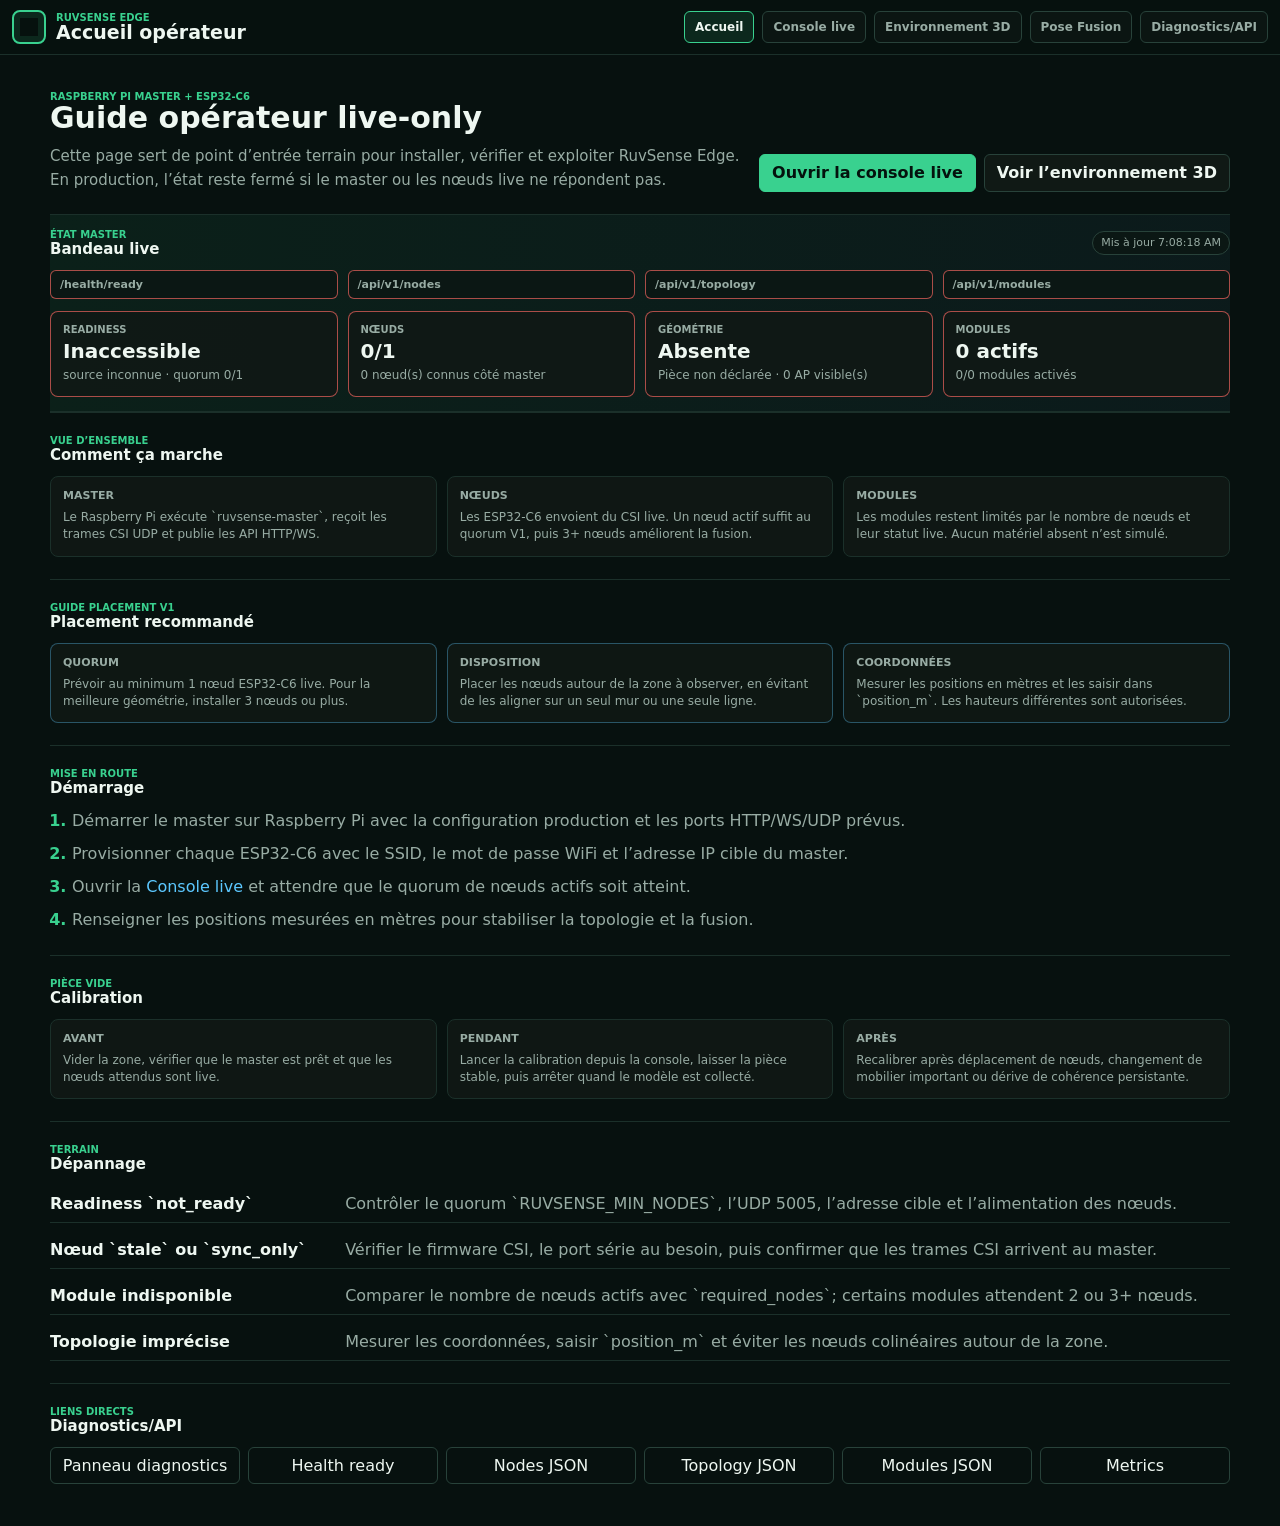
==== ui/index.html @ 8d472706 "feat: initialize UI scaffold and Rust wifi-densepose-sensing-server backend" ====
<!DOCTYPE html>
<html lang="fr">
<head>
  <meta charset="UTF-8">
  <meta name="viewport" content="width=device-width, initial-scale=1.0">
  <meta name="theme-color" content="#07110f">
  <meta name="description" content="Accueil opérateur RuvSense Edge pour master Raspberry Pi et nœuds ESP32-C6 live">
  <title>RuvSense Edge - Accueil opérateur</title>
  <link rel="stylesheet" href="style.css">
  <link rel="manifest" href="manifest.json">
</head>
<body class="home-page">
  <a href="#main" class="skip-to-content">Aller au contenu principal</a>

  <header class="topbar home-topbar">
    <div class="brand-lockup">
      <span class="brand-mark" aria-hidden="true"></span>
      <div>
        <p>RuvSense Edge</p>
        <h1>Accueil opérateur</h1>
      </div>
    </div>
    <nav class="global-nav" aria-label="Navigation globale">
      <a class="is-active" href="/ui/index.html">Accueil</a>
      <a href="/ui/console.html#fleet">Console live</a>
      <a href="/ui/observatory.html">Environnement 3D</a>
      <a href="/ui/pose-fusion.html">Pose Fusion</a>
      <a href="#diagnostics-api">Diagnostics/API</a>
    </nav>
  </header>

  <main id="main" class="home-shell">
    <section class="home-intro" aria-labelledby="home-title">
      <div>
        <p class="eyebrow">Raspberry Pi master + ESP32-C6</p>
        <h2 id="home-title">Guide opérateur live-only</h2>
        <p class="home-lead">
          Cette page sert de point d’entrée terrain pour installer, vérifier et exploiter RuvSense Edge.
          En production, l’état reste fermé si le master ou les nœuds live ne répondent pas.
        </p>
      </div>
      <div class="operator-actions" aria-label="Accès rapides">
        <a class="primary-link" href="/ui/console.html#fleet">Ouvrir la console live</a>
        <a href="/ui/observatory.html">Voir l’environnement 3D</a>
      </div>
    </section>

    <section class="live-band" aria-labelledby="live-title" aria-live="polite">
      <div class="section-head compact">
        <div>
          <p class="eyebrow">État master</p>
          <h2 id="live-title">Bandeau live</h2>
        </div>
        <span id="live-updated" class="badge">Mise à jour en attente</span>
      </div>

      <div class="endpoint-strip" aria-label="Endpoints interrogés">
        <span class="endpoint-chip is-unknown" data-endpoint="/health/ready">/health/ready</span>
        <span class="endpoint-chip is-unknown" data-endpoint="/api/v1/nodes">/api/v1/nodes</span>
        <span class="endpoint-chip is-unknown" data-endpoint="/api/v1/topology">/api/v1/topology</span>
        <span class="endpoint-chip is-unknown" data-endpoint="/api/v1/modules">/api/v1/modules</span>
      </div>

      <div class="live-grid">
        <article id="live-readiness-card" class="live-card is-unknown">
          <span>Readiness</span>
          <strong id="live-readiness">Inconnue</strong>
          <small id="live-readiness-detail">Le master n’a pas encore répondu.</small>
        </article>
        <article id="live-nodes-card" class="live-card is-unknown">
          <span>Nœuds</span>
          <strong id="live-nodes">0/1</strong>
          <small id="live-nodes-detail">Aucun nœud live confirmé.</small>
        </article>
        <article id="live-geometry-card" class="live-card is-unknown">
          <span>Géométrie</span>
          <strong id="live-geometry">Non évaluée</strong>
          <small id="live-geometry-detail">3+ nœuds donnent une meilleure géométrie multistatique.</small>
        </article>
        <article id="live-modules-card" class="live-card is-unknown">
          <span>Modules</span>
          <strong id="live-modules">0 actifs</strong>
          <small id="live-modules-detail">Catalogue module indisponible.</small>
        </article>
      </div>
    </section>

    <section id="comment-ca-marche" class="operator-section">
      <div class="section-head">
        <div>
          <p class="eyebrow">Vue d’ensemble</p>
          <h2>Comment ça marche</h2>
        </div>
      </div>
      <div class="doc-grid">
        <article class="doc-card">
          <h3>Master</h3>
          <p>Le Raspberry Pi exécute `ruvsense-master`, reçoit les trames CSI UDP et publie les API HTTP/WS.</p>
        </article>
        <article class="doc-card">
          <h3>Nœuds</h3>
          <p>Les ESP32-C6 envoient du CSI live. Un nœud actif suffit au quorum V1, puis 3+ nœuds améliorent la fusion.</p>
        </article>
        <article class="doc-card">
          <h3>Modules</h3>
          <p>Les modules restent limités par le nombre de nœuds et leur statut live. Aucun matériel absent n’est simulé.</p>
        </article>
      </div>
    </section>

    <section id="placement" class="operator-section">
      <div class="section-head">
        <div>
          <p class="eyebrow">Guide placement V1</p>
          <h2>Placement recommandé</h2>
        </div>
      </div>
      <div class="doc-grid placement-grid">
        <article class="doc-card">
          <h3>Quorum</h3>
          <p>Prévoir au minimum 1 nœud ESP32-C6 live. Pour la meilleure géométrie, installer 3 nœuds ou plus.</p>
        </article>
        <article class="doc-card">
          <h3>Disposition</h3>
          <p>Placer les nœuds autour de la zone à observer, en évitant de les aligner sur un seul mur ou une seule ligne.</p>
        </article>
        <article class="doc-card">
          <h3>Coordonnées</h3>
          <p>Mesurer les positions en mètres et les saisir dans `position_m`. Les hauteurs différentes sont autorisées.</p>
        </article>
      </div>
    </section>

    <section id="demarrage" class="operator-section">
      <div class="section-head">
        <div>
          <p class="eyebrow">Mise en route</p>
          <h2>Démarrage</h2>
        </div>
      </div>
      <ol class="step-list">
        <li>Démarrer le master sur Raspberry Pi avec la configuration production et les ports HTTP/WS/UDP prévus.</li>
        <li>Provisionner chaque ESP32-C6 avec le SSID, le mot de passe WiFi et l’adresse IP cible du master.</li>
        <li>Ouvrir la <a href="/ui/console.html#fleet">Console live</a> et attendre que le quorum de nœuds actifs soit atteint.</li>
        <li>Renseigner les positions mesurées en mètres pour stabiliser la topologie et la fusion.</li>
      </ol>
    </section>

    <section id="calibration" class="operator-section">
      <div class="section-head">
        <div>
          <p class="eyebrow">Pièce vide</p>
          <h2>Calibration</h2>
        </div>
      </div>
      <div class="doc-grid">
        <article class="doc-card">
          <h3>Avant</h3>
          <p>Vider la zone, vérifier que le master est prêt et que les nœuds attendus sont live.</p>
        </article>
        <article class="doc-card">
          <h3>Pendant</h3>
          <p>Lancer la calibration depuis la console, laisser la pièce stable, puis arrêter quand le modèle est collecté.</p>
        </article>
        <article class="doc-card">
          <h3>Après</h3>
          <p>Recalibrer après déplacement de nœuds, changement de mobilier important ou dérive de cohérence persistante.</p>
        </article>
      </div>
    </section>

    <section id="depannage" class="operator-section">
      <div class="section-head">
        <div>
          <p class="eyebrow">Terrain</p>
          <h2>Dépannage</h2>
        </div>
      </div>
      <div class="troubleshoot-list">
        <article>
          <strong>Readiness `not_ready`</strong>
          <span>Contrôler le quorum `RUVSENSE_MIN_NODES`, l’UDP 5005, l’adresse cible et l’alimentation des nœuds.</span>
        </article>
        <article>
          <strong>Nœud `stale` ou `sync_only`</strong>
          <span>Vérifier le firmware CSI, le port série au besoin, puis confirmer que les trames CSI arrivent au master.</span>
        </article>
        <article>
          <strong>Module indisponible</strong>
          <span>Comparer le nombre de nœuds actifs avec `required_nodes`; certains modules attendent 2 ou 3+ nœuds.</span>
        </article>
        <article>
          <strong>Topologie imprécise</strong>
          <span>Mesurer les coordonnées, saisir `position_m` et éviter les nœuds colinéaires autour de la zone.</span>
        </article>
      </div>
    </section>

    <section id="diagnostics-api" class="operator-section api-section">
      <div class="section-head">
        <div>
          <p class="eyebrow">Liens directs</p>
          <h2>Diagnostics/API</h2>
        </div>
      </div>
      <div class="advanced-links" aria-label="Diagnostics et API">
        <a href="/ui/console.html#diagnostics">Panneau diagnostics</a>
        <a href="/health/ready">Health ready</a>
        <a href="/api/v1/nodes">Nodes JSON</a>
        <a href="/api/v1/topology">Topology JSON</a>
        <a href="/api/v1/modules">Modules JSON</a>
        <a href="/metrics">Metrics</a>
      </div>
    </section>
  </main>

  <script type="module">
    const endpointPaths = ['/health/ready', '/api/v1/nodes', '/api/v1/topology', '/api/v1/modules'];
    const endpointEls = new Map([...document.querySelectorAll('[data-endpoint]')].map((el) => [el.dataset.endpoint, el]));

    function setText(id, value) {
      const node = document.getElementById(id);
      if (node) node.textContent = value;
    }

    function firstValue(...values) {
      return values.find((value) => value !== undefined && value !== null && value !== '');
    }

    function numberValue(...values) {
      const n = Number(firstValue(...values));
      return Number.isFinite(n) ? n : 0;
    }

    function setCardState(id, state) {
      const card = document.getElementById(id);
      if (!card) return;
      card.classList.remove('is-ready', 'is-warning', 'is-error', 'is-unknown');
      card.classList.add(`is-${state}`);
    }

    async function fetchEndpoint(path) {
      const started = performance.now();
      try {
        const response = await fetch(path, { cache: 'no-store' });
        const raw = await response.text();
        let data = null;
        if (raw.trim().startsWith('{') || raw.trim().startsWith('[')) {
          data = JSON.parse(raw);
        }
        return { path, status: response.status, ok: response.ok, data, ms: performance.now() - started };
      } catch (error) {
        return { path, status: 0, ok: false, error: error.message, ms: performance.now() - started };
      }
    }

    function endpointState(result) {
      if (!result || result.status === 0) return 'error';
      if (!result.ok) {
        if (result.path === '/health/ready' && result.status === 503 && result.data?.status === 'not_ready') return 'warning';
        return 'error';
      }
      if (result.path === '/health/ready' && result.data?.status !== 'ready') return 'warning';
      return 'ready';
    }

    function updateEndpointChip(result) {
      const chip = endpointEls.get(result.path);
      if (!chip) return;
      const state = endpointState(result);
      chip.classList.remove('is-ready', 'is-warning', 'is-error', 'is-unknown');
      chip.classList.add(`is-${state}`);
      const suffix = result.status ? `HTTP ${result.status}` : 'inaccessible';
      chip.title = result.error ? `${suffix}: ${result.error}` : `${suffix}, ${Math.round(result.ms)} ms`;
    }

    function roomLabel(topology) {
      const dims = topology?.room?.dimensions_m;
      if (!Array.isArray(dims) || dims.length < 3) return 'Pièce non déclarée';
      return `${Number(dims[0]).toFixed(1)} x ${Number(dims[1]).toFixed(1)} x ${Number(dims[2]).toFixed(1)} m`;
    }

    function renderLive(results) {
      const byPath = Object.fromEntries(results.map((result) => [result.path, result]));
      const health = byPath['/health/ready'];
      const nodes = byPath['/api/v1/nodes']?.data || {};
      const topology = byPath['/api/v1/topology']?.data || {};
      const modules = byPath['/api/v1/modules']?.data || {};
      const moduleList = Array.isArray(modules.modules) ? modules.modules : [];
      const ready = health?.data?.status === 'ready' || nodes.ready === true || topology.readiness?.ready === true;
      const masterReachable = Boolean(health?.data && (health.ok || health.status === 503));
      const active = numberValue(health?.data?.active_nodes, nodes.active, topology.readiness?.active_nodes, 0);
      const minNodes = Math.max(1, numberValue(health?.data?.min_nodes, nodes.min_nodes, topology.readiness?.min_nodes, 1));
      const totalNodes = numberValue(nodes.total, Array.isArray(topology.nodes) ? topology.nodes.length : 0);
      const source = firstValue(health?.data?.source, topology.source, 'source inconnue');
      const enabledModules = moduleList.length
        ? moduleList.filter((mod) => mod.enabled !== false).length
        : (Array.isArray(modules.enabled_modules) ? modules.enabled_modules.length : 0);
      const activeModules = moduleList.filter((mod) => ['active', 'live'].includes(String(mod.effective_status || mod.status))).length;
      const apCount = Array.isArray(topology.access_points) ? topology.access_points.length : 0;

      setText('live-readiness', ready ? 'Prêt' : masterReachable ? 'Non prêt' : 'Inaccessible');
      setText('live-readiness-detail', `${source} · quorum ${active}/${minNodes}`);
      setCardState('live-readiness-card', ready ? 'ready' : active > 0 ? 'warning' : 'error');

      setText('live-nodes', `${active}/${minNodes}`);
      setText('live-nodes-detail', `${totalNodes} nœud(s) connus côté master`);
      setCardState('live-nodes-card', ready ? 'ready' : active > 0 ? 'warning' : 'error');

      const geometryState = active >= 3 ? 'ready' : active >= 1 ? 'warning' : 'error';
      setText('live-geometry', active >= 3 ? '3+ nœuds' : active >= 1 ? 'V1 minimal' : 'Absente');
      setText('live-geometry-detail', `${roomLabel(topology)} · ${apCount} AP visible(s)`);
      setCardState('live-geometry-card', geometryState);

      setText('live-modules', `${activeModules} actifs`);
      setText('live-modules-detail', `${enabledModules}/${moduleList.length || enabledModules} modules activés`);
      setCardState('live-modules-card', activeModules > 0 ? 'ready' : enabledModules > 0 ? 'warning' : 'error');
      setText('live-updated', `Mis à jour ${new Date().toLocaleTimeString()}`);
    }

    async function refreshLive() {
      const results = await Promise.all(endpointPaths.map(fetchEndpoint));
      for (const result of results) updateEndpointChip(result);
      renderLive(results);
    }

    refreshLive();
    window.setInterval(refreshLive, 5000);
  </script>
</body>
</html>
---- ui/style.css ----
:root {
  color-scheme: dark;
  --bg-0: #07110f;
  --bg-1: #0b1714;
  --bg-2: #10201c;
  --panel: #101915;
  --panel-2: #14221d;
  --line: #28423a;
  --line-soft: #1b302a;
  --text: #eef7f1;
  --muted: #98aca4;
  --dim: #6e8179;
  --green: #39d18f;
  --cyan: #5cc8ff;
  --amber: #e3b447;
  --red: #ff6b64;
  --magenta: #d783ff;
  --shadow: 0 18px 60px rgba(0, 0, 0, 0.28);
  font-family: Inter, ui-sans-serif, system-ui, -apple-system, BlinkMacSystemFont, "Segoe UI", sans-serif;
}

* {
  box-sizing: border-box;
}

html,
body {
  margin: 0;
  min-height: 100%;
  background: var(--bg-0);
  color: var(--text);
}

body {
  min-height: 100vh;
  overflow-x: hidden;
}

button,
a,
input,
select {
  font: inherit;
}

button,
select,
input {
  border: 1px solid var(--line);
  border-radius: 6px;
  background: #0b1512;
  color: var(--text);
}

button,
select {
  min-height: 34px;
}

button {
  padding: 7px 10px;
  cursor: pointer;
}

button:hover,
a:hover,
select:focus,
input:focus {
  border-color: var(--cyan);
  outline: none;
}

button:disabled {
  color: var(--dim);
  cursor: not-allowed;
  opacity: 0.62;
}

.primary {
  background: var(--green);
  border-color: var(--green);
  color: #04120d;
  font-weight: 800;
}

a {
  color: var(--cyan);
  text-decoration: none;
}

h1,
h2,
h3,
p,
ol,
dl {
  margin: 0;
}

h1 {
  font-size: 19px;
  line-height: 1.05;
  letter-spacing: 0;
}

h2 {
  font-size: 15px;
  letter-spacing: 0;
}

h3 {
  color: var(--muted);
  font-size: 11px;
  font-weight: 800;
  letter-spacing: 0;
  margin: 4px 0 7px;
  text-transform: uppercase;
}

.skip-to-content {
  position: absolute;
  left: 12px;
  top: -80px;
  z-index: 20;
  padding: 8px 10px;
  border: 1px solid var(--line);
  border-radius: 6px;
  background: var(--panel);
}

.skip-to-content:focus {
  top: 12px;
}

.topbar {
  position: sticky;
  top: 0;
  z-index: 10;
  display: grid;
  grid-template-columns: minmax(240px, 0.8fr) minmax(0, 2fr);
  gap: 12px;
  align-items: stretch;
  border-bottom: 1px solid var(--line-soft);
  background: rgba(7, 17, 15, 0.94);
  backdrop-filter: blur(14px);
  padding: 10px 12px;
}

.home-topbar {
  grid-template-columns: minmax(240px, 1fr) auto;
}

.brand-lockup {
  display: flex;
  align-items: center;
  gap: 10px;
  min-width: 0;
}

.brand-mark {
  width: 34px;
  height: 34px;
  border: 2px solid var(--green);
  border-radius: 8px;
  box-shadow: inset 0 0 0 6px rgba(57, 209, 143, 0.12);
  flex: 0 0 auto;
}

.brand-lockup p,
.eyebrow {
  color: var(--green);
  font-size: 10px;
  font-weight: 800;
  letter-spacing: 0;
  text-transform: uppercase;
}

.status-grid {
  display: grid;
  grid-template-columns: repeat(6, minmax(0, 1fr));
  gap: 8px;
}

.global-nav {
  grid-column: 1 / -1;
  display: flex;
  flex-wrap: wrap;
  gap: 8px;
  align-items: center;
}

.home-topbar .global-nav {
  grid-column: auto;
  justify-content: flex-end;
}

.global-nav a {
  min-height: 32px;
  display: inline-flex;
  align-items: center;
  justify-content: center;
  border: 1px solid var(--line);
  border-radius: 6px;
  background: #0b1512;
  color: var(--muted);
  font-size: 12px;
  font-weight: 800;
  padding: 6px 10px;
  text-align: center;
}

.global-nav a.is-active,
.global-nav a:hover {
  border-color: var(--green);
  background: rgba(57, 209, 143, 0.12);
  color: var(--text);
}

.status-cell {
  min-width: 0;
  border: 1px solid var(--line-soft);
  border-radius: 8px;
  background: var(--panel);
  padding: 8px 10px;
}

.status-cell strong,
.status-cell small {
  display: block;
  min-width: 0;
  overflow: hidden;
  text-overflow: ellipsis;
  white-space: nowrap;
}

.status-cell strong {
  font-size: 15px;
}

.status-cell small {
  color: var(--muted);
  font-size: 10px;
  margin-top: 2px;
  text-transform: uppercase;
}

.status-master {
  display: grid;
  grid-template-columns: 10px minmax(0, 1fr);
  column-gap: 8px;
  align-items: center;
}

.status-master span {
  grid-row: span 2;
  width: 9px;
  height: 9px;
  border-radius: 50%;
  background: var(--red);
}

.status-master.is-ready span {
  background: var(--green);
  box-shadow: 0 0 0 4px rgba(57, 209, 143, 0.14);
}

.status-master.is-degraded span {
  background: var(--amber);
  box-shadow: 0 0 0 4px rgba(227, 180, 71, 0.12);
}

.console-shell {
  display: grid;
  grid-template-columns: 108px minmax(0, 1fr) minmax(380px, 0.45fr);
  grid-template-rows: minmax(0, 1fr) 148px;
  gap: 10px;
  height: calc(100vh - 69px);
  min-height: 0;
  padding: 10px 12px 12px;
}

.console-rail,
.topology-pane,
.side-panel,
.bottom-log {
  border: 1px solid var(--line-soft);
  border-radius: 8px;
  background: var(--panel);
  box-shadow: var(--shadow);
  min-width: 0;
}

.console-rail {
  grid-row: 1 / 3;
  display: grid;
  align-content: start;
  gap: 8px;
  padding: 8px;
}

.rail-button {
  width: 100%;
  min-height: 46px;
  display: inline-grid;
  place-items: center;
  border: 1px solid var(--line);
  border-radius: 6px;
  background: #0b1512;
  padding: 0 6px;
  color: var(--muted);
  font-size: 11px;
  font-weight: 900;
  text-align: center;
  text-decoration: none;
}

.rail-button.is-active,
.panel-tabs button.is-active {
  border-color: var(--green);
  background: rgba(57, 209, 143, 0.12);
  color: var(--text);
}

.topology-pane {
  display: grid;
  grid-template-rows: auto minmax(320px, 1fr) auto;
  gap: 10px;
  padding: 12px;
  overflow: hidden;
}

.section-head {
  display: flex;
  align-items: flex-start;
  justify-content: space-between;
  gap: 10px;
}

.section-head.compact {
  align-items: center;
}

.inline-metrics {
  display: flex;
  flex-wrap: wrap;
  justify-content: flex-end;
  gap: 6px;
}

.inline-metrics span,
.badge {
  min-height: 24px;
  border: 1px solid var(--line);
  border-radius: 999px;
  background: var(--bg-1);
  color: var(--muted);
  padding: 4px 8px;
  font-size: 11px;
  white-space: nowrap;
}

.topology-stage {
  position: relative;
  min-height: 0;
  overflow: hidden;
  border: 1px solid var(--line);
  border-radius: 8px;
  background:
    linear-gradient(90deg, rgba(92, 200, 255, 0.06) 1px, transparent 1px),
    linear-gradient(0deg, rgba(92, 200, 255, 0.06) 1px, transparent 1px),
    #08120f;
  background-size: 42px 42px;
}

.topology-stage::before {
  content: "";
  position: absolute;
  inset: 10px;
  border: 1px solid rgba(57, 209, 143, 0.16);
  border-radius: 6px;
  pointer-events: none;
}

.topology-empty {
  position: absolute;
  inset: 12px;
  display: grid;
  place-items: center;
  border: 1px dashed var(--line);
  border-radius: 8px;
  color: var(--muted);
  text-align: center;
  padding: 14px;
}

.rf-link {
  position: absolute;
  height: 2px;
  transform-origin: 0 50%;
  background: rgba(92, 200, 255, 0.55);
}

.rf-link.configured {
  background: rgba(57, 209, 143, 0.68);
}

.rf-link.estimated {
  background: rgba(227, 180, 71, 0.55);
  border-top: 1px dashed rgba(227, 180, 71, 0.62);
}

.topology-marker {
  position: absolute;
  transform: translate(-50%, -50%);
  display: grid;
  grid-template-columns: 12px minmax(0, auto);
  gap: 6px;
  align-items: center;
  max-width: 170px;
  border: 1px solid var(--line);
  border-radius: 8px;
  background: rgba(11, 23, 20, 0.92);
  padding: 5px 7px;
  font-size: 11px;
  white-space: nowrap;
}

.topology-marker i {
  width: 11px;
  height: 11px;
  border-radius: 50%;
}

.topology-marker strong {
  overflow: hidden;
  text-overflow: ellipsis;
}

.topology-marker small {
  grid-column: 2;
  color: var(--muted);
  overflow: hidden;
  text-overflow: ellipsis;
}

.topology-marker.ap i {
  background: var(--cyan);
}

.topology-marker.node i {
  background: var(--green);
}

.topology-marker.estimated {
  border-style: dashed;
}

.topology-marker.compact {
  grid-template-columns: 12px;
  padding: 5px;
}

.topology-marker.compact strong,
.topology-marker.compact small {
  display: none;
}

.topology-legend {
  display: flex;
  flex-wrap: wrap;
  gap: 12px;
  color: var(--muted);
  font-size: 11px;
}

.topology-legend span {
  display: inline-flex;
  align-items: center;
  gap: 6px;
}

.legend-dot {
  width: 9px;
  height: 9px;
  border-radius: 50%;
  display: inline-block;
}

.legend-ap {
  background: var(--cyan);
}

.legend-node {
  background: var(--green);
}

.legend-line {
  width: 24px;
  height: 2px;
  background: var(--amber);
  display: inline-block;
}

.legend-hint {
  width: 22px;
  height: 12px;
  border: 1px dashed var(--amber);
  border-radius: 4px;
  display: inline-block;
}

.side-panel {
  display: grid;
  grid-template-rows: auto minmax(0, 1fr);
  overflow: hidden;
}

.panel-tabs {
  display: grid;
  grid-template-columns: repeat(3, minmax(0, 1fr));
  gap: 6px;
  border-bottom: 1px solid var(--line-soft);
  padding: 8px;
}

.panel-tabs button,
.panel-tabs a {
  min-width: 0;
  min-height: 34px;
  display: inline-grid;
  place-items: center;
  border: 1px solid var(--line);
  border-radius: 6px;
  background: #0b1512;
  padding: 6px;
  color: var(--muted);
  font-size: 11px;
  font-weight: 800;
  text-align: center;
  text-decoration: none;
}

.panel-view {
  display: none;
  min-height: 0;
  overflow: auto;
  padding: 12px;
}

.panel-view.is-active {
  display: grid;
  gap: 12px;
  align-content: start;
}

.split-list {
  display: grid;
  gap: 14px;
  min-height: 0;
}

.dense-list {
  display: grid;
  gap: 4px;
}

.dense-row {
  display: grid;
  grid-template-columns: minmax(0, 1fr) auto;
  gap: 10px;
  align-items: center;
  min-height: 42px;
  border-bottom: 1px solid var(--line-soft);
  padding: 6px 0;
}

.dense-row strong,
.dense-row small,
.dense-meta span {
  min-width: 0;
  overflow: hidden;
  text-overflow: ellipsis;
  white-space: nowrap;
}

.dense-row small {
  display: block;
  color: var(--muted);
  font-size: 11px;
  margin-top: 2px;
}

.dense-meta {
  display: grid;
  justify-items: end;
  gap: 2px;
  color: var(--muted);
  font-size: 11px;
  white-space: nowrap;
}

.state-pill {
  border-radius: 999px;
  padding: 2px 7px;
  font-size: 10px;
  font-weight: 800;
  text-transform: uppercase;
}

.state-ready,
.state-active,
.state-live,
.state-visible {
  background: rgba(57, 209, 143, 0.15);
  color: var(--green);
}

.state-warn,
.state-estimated,
.state-available,
.state-stale,
.state-sync_only,
.state-single_node,
.state-partial_multistatic {
  background: rgba(227, 180, 71, 0.16);
  color: var(--amber);
}

.state-offline,
.state-unavailable,
.state-disabled {
  background: rgba(255, 107, 100, 0.14);
  color: var(--red);
}

.module-toggle {
  display: inline-flex;
  align-items: center;
  justify-content: center;
}

.module-toggle input {
  width: 18px;
  height: 18px;
  min-height: 0;
  accent-color: var(--green);
}

.filter-row {
  display: grid;
  grid-template-columns: minmax(0, 1fr) minmax(112px, 0.4fr);
  gap: 8px;
}

input,
select {
  width: 100%;
  min-height: 34px;
  padding: 7px 9px;
}

.table-wrap {
  min-width: 0;
  overflow: auto;
  border: 1px solid var(--line-soft);
  border-radius: 8px;
}

.data-table {
  width: 100%;
  border-collapse: collapse;
  font-size: 12px;
}

.data-table th,
.data-table td {
  border-bottom: 1px solid var(--line-soft);
  padding: 8px;
  text-align: left;
  vertical-align: middle;
  white-space: nowrap;
}

.data-table th:first-child,
.data-table td:first-child {
  white-space: normal;
}

.data-table th {
  color: var(--muted);
  font-size: 10px;
  text-transform: uppercase;
}

.data-table tr:last-child td {
  border-bottom: 0;
}

.metric-list {
  display: grid;
  gap: 2px;
}

.metric-list div {
  display: flex;
  justify-content: space-between;
  gap: 16px;
  border-bottom: 1px solid var(--line-soft);
  padding: 9px 0;
}

.metric-list dt {
  color: var(--muted);
}

.metric-list dd {
  font-weight: 800;
}

.action-row,
.advanced-links {
  display: flex;
  flex-wrap: wrap;
  gap: 8px;
}

.advanced-links a {
  flex: 1 1 130px;
  border: 1px solid var(--line);
  border-radius: 6px;
  padding: 8px 10px;
  color: var(--text);
  text-align: center;
}

.bottom-log {
  grid-column: 2 / 4;
  display: grid;
  grid-template-rows: auto minmax(0, 1fr);
  gap: 6px;
  padding: 10px 12px;
  overflow: hidden;
}

.event-log {
  display: grid;
  gap: 4px;
  min-height: 0;
  overflow: auto;
  padding: 0;
  list-style: none;
}

.event-log li {
  display: grid;
  grid-template-columns: 78px minmax(0, 1fr);
  gap: 8px;
  border-left: 3px solid var(--cyan);
  color: var(--muted);
  font-size: 11px;
  padding: 4px 8px;
}

.event-log li.warn {
  border-left-color: var(--amber);
}

.event-log li.error {
  border-left-color: var(--red);
}

.event-log time {
  color: var(--dim);
}

.empty-row {
  border: 1px dashed var(--line);
  border-radius: 8px;
  color: var(--muted);
  padding: 12px;
  text-align: center;
}

.home-shell {
  width: min(1180px, calc(100% - 24px));
  margin: 0 auto;
  padding: 18px 0 42px;
}

.home-intro {
  display: grid;
  grid-template-columns: minmax(0, 1fr) auto;
  gap: 18px;
  align-items: end;
  padding: 18px 0 22px;
}

.home-intro h2 {
  font-size: 30px;
  line-height: 1.05;
}

.home-lead {
  max-width: 760px;
  color: var(--muted);
  font-size: 15px;
  line-height: 1.6;
  margin-top: 10px;
}

.operator-actions {
  display: flex;
  flex-wrap: wrap;
  gap: 8px;
  justify-content: flex-end;
}

.operator-actions a,
.primary-link {
  min-height: 38px;
  display: inline-flex;
  align-items: center;
  justify-content: center;
  border: 1px solid var(--line);
  border-radius: 6px;
  background: var(--panel);
  color: var(--text);
  font-weight: 800;
  padding: 8px 12px;
}

.operator-actions .primary-link,
.primary-link {
  border-color: var(--green);
  background: var(--green);
  color: #04120d;
}

.live-band {
  display: grid;
  gap: 12px;
  border-block: 1px solid var(--line-soft);
  background: linear-gradient(90deg, rgba(57, 209, 143, 0.08), rgba(92, 200, 255, 0.05));
  padding: 14px 0;
}

.endpoint-strip,
.live-grid,
.doc-grid {
  display: grid;
  gap: 10px;
}

.endpoint-strip {
  grid-template-columns: repeat(4, minmax(0, 1fr));
}

.endpoint-chip {
  min-width: 0;
  overflow: hidden;
  text-overflow: ellipsis;
  white-space: nowrap;
  border: 1px solid var(--line);
  border-radius: 6px;
  background: var(--bg-1);
  color: var(--muted);
  font-size: 11px;
  font-weight: 800;
  padding: 7px 9px;
}

.live-grid {
  grid-template-columns: repeat(4, minmax(0, 1fr));
}

.live-card,
.doc-card {
  min-width: 0;
  border: 1px solid var(--line-soft);
  border-radius: 8px;
  background: rgba(16, 25, 21, 0.88);
  padding: 12px;
}

.live-card {
  display: grid;
  gap: 5px;
}

.live-card span,
.live-card small,
.doc-card p,
.troubleshoot-list span {
  color: var(--muted);
}

.live-card span {
  font-size: 10px;
  font-weight: 900;
  text-transform: uppercase;
}

.live-card strong {
  font-size: 20px;
  line-height: 1.1;
}

.live-card small,
.doc-card p {
  font-size: 12px;
  line-height: 1.45;
}

.live-card.is-ready,
.endpoint-chip.is-ready {
  border-color: rgba(57, 209, 143, 0.55);
}

.live-card.is-warning,
.endpoint-chip.is-warning {
  border-color: rgba(227, 180, 71, 0.72);
}

.live-card.is-error,
.endpoint-chip.is-error {
  border-color: rgba(255, 107, 100, 0.65);
}

.operator-section {
  display: grid;
  gap: 12px;
  border-top: 1px solid var(--line-soft);
  padding: 22px 0;
}

.doc-grid {
  grid-template-columns: repeat(3, minmax(0, 1fr));
}

.doc-card h3 {
  margin-top: 0;
}

.placement-grid .doc-card {
  border-color: rgba(92, 200, 255, 0.35);
}

.step-list,
.troubleshoot-list {
  display: grid;
  gap: 8px;
}

.step-list {
  padding-left: 22px;
  color: var(--muted);
  line-height: 1.55;
}

.step-list li::marker {
  color: var(--green);
  font-weight: 900;
}

.troubleshoot-list article {
  display: grid;
  grid-template-columns: minmax(170px, 0.32fr) minmax(0, 1fr);
  gap: 12px;
  border-bottom: 1px solid var(--line-soft);
  padding: 9px 0;
}

.troubleshoot-list strong {
  color: var(--text);
}

.api-section {
  padding-bottom: 0;
}

@media (max-width: 1180px) {
  .topbar {
    grid-template-columns: 1fr;
  }

  .home-topbar .global-nav {
    grid-column: 1;
    justify-content: flex-start;
  }

  .console-shell {
    grid-template-columns: 96px minmax(0, 1fr);
    grid-template-rows: minmax(480px, 1fr) auto 148px;
    height: auto;
    min-height: calc(100vh - 69px);
  }

  .side-panel {
    grid-column: 2;
  }

  .bottom-log {
    grid-column: 2;
  }
}

@media (max-width: 760px) {
  .topbar {
    position: static;
  }

  .status-grid {
    grid-template-columns: repeat(2, minmax(0, 1fr));
  }

  .home-intro,
  .live-grid,
  .doc-grid,
  .endpoint-strip {
    grid-template-columns: 1fr;
  }

  .home-intro {
    align-items: start;
  }

  .operator-actions {
    justify-content: flex-start;
  }

  .troubleshoot-list article {
    grid-template-columns: 1fr;
  }

  .console-shell {
    grid-template-columns: 1fr;
    grid-template-rows: auto auto auto auto;
    height: auto;
    min-height: auto;
  }

  .console-rail {
    grid-row: auto;
    grid-template-columns: repeat(3, minmax(0, 1fr));
  }

  .topology-pane,
  .side-panel,
  .bottom-log {
    grid-column: auto;
  }

  .topology-pane {
    grid-template-rows: auto 420px auto;
  }

  .section-head,
  .filter-row {
    grid-template-columns: 1fr;
  }

  .section-head {
    flex-direction: column;
  }

  .inline-metrics {
    justify-content: flex-start;
  }

  .panel-tabs {
    grid-template-columns: repeat(2, minmax(0, 1fr));
  }
}

@media (max-width: 430px) {
  .topbar,
  .console-shell {
    padding-left: 8px;
    padding-right: 8px;
  }

  .status-grid {
    grid-template-columns: 1fr;
  }

  .topology-pane {
    grid-template-rows: auto 360px auto;
  }

  .dense-row,
  .event-log li {
    grid-template-columns: 1fr;
  }

  .dense-meta {
    justify-items: start;
  }
}
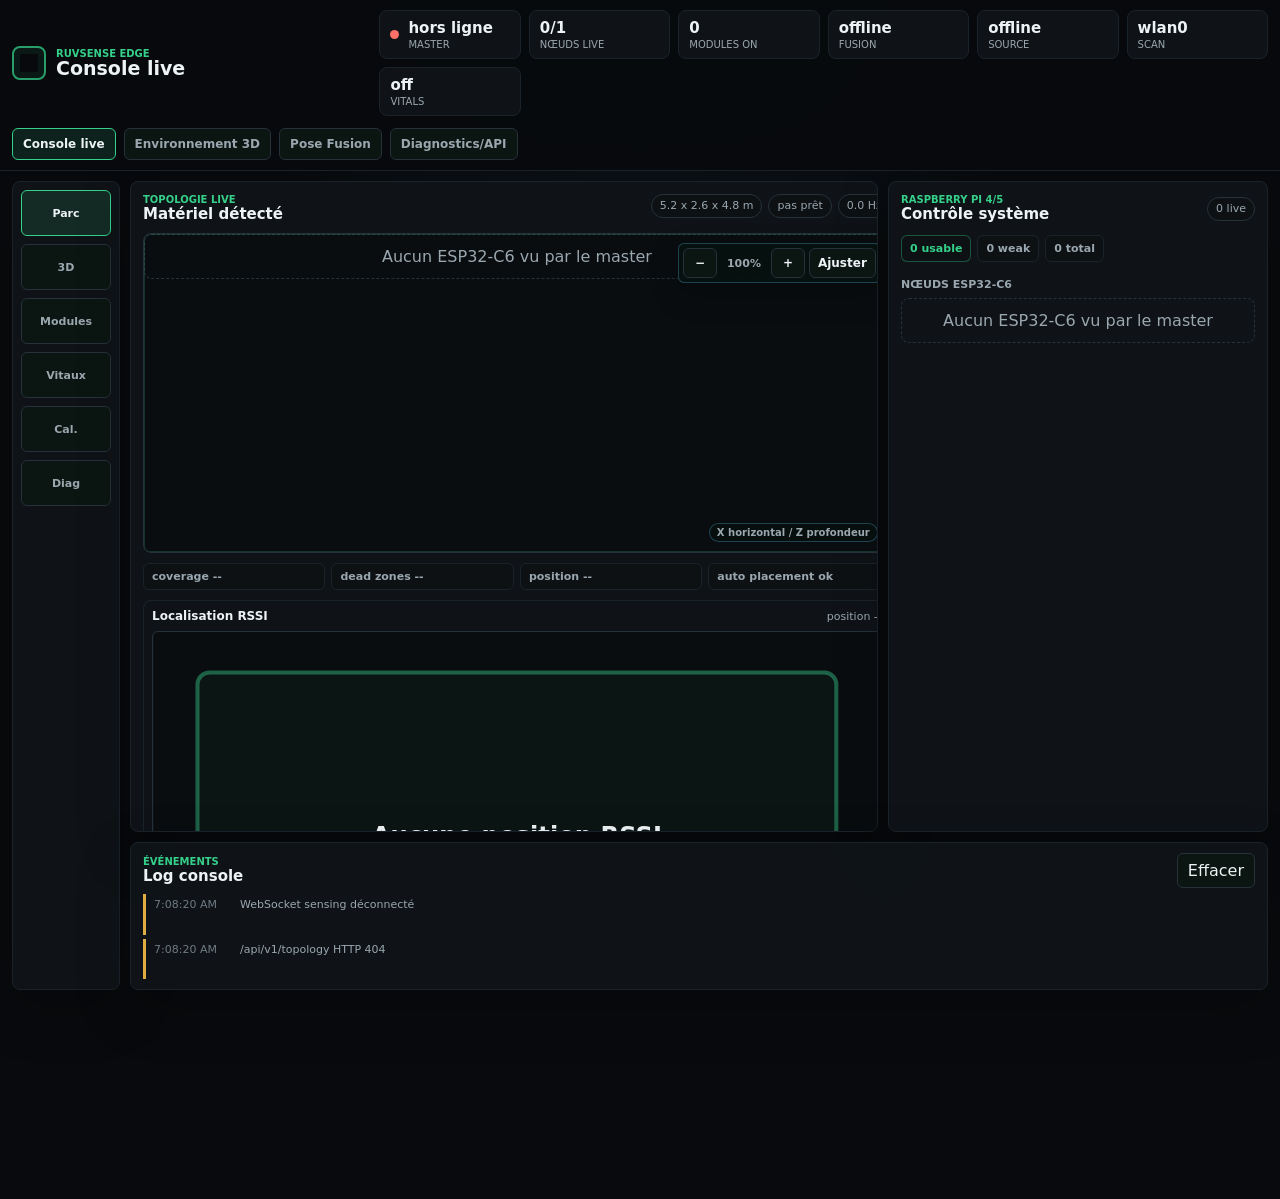
==== commit ebcf6d55: "feat: add RuView UI scaffold and wifi-densepose-sensing-server backend modules" ====
--- a/ui/index.html
+++ b/ui/index.html
@@ -8,6 +8,10 @@
   <title>RuvSense Edge - Accueil opérateur</title>
   <link rel="stylesheet" href="style.css">
   <link rel="manifest" href="manifest.json">
+  <meta http-equiv="refresh" content="0; url=/ui/console.html#fleet">
+  <script>
+    window.location.replace('/ui/console.html#fleet');
+  </script>
 </head>
 <body class="home-page">
   <a href="#main" class="skip-to-content">Aller au contenu principal</a>
--- a/ui/style.css
+++ b/ui/style.css
@@ -314,8 +314,7 @@
   text-decoration: none;
 }
 
-.rail-button.is-active,
-.panel-tabs button.is-active {
+.rail-button.is-active {
   border-color: var(--green);
   background: rgba(57, 209, 143, 0.12);
   color: var(--text);
@@ -323,7 +322,7 @@
 
 .topology-pane {
   display: grid;
-  grid-template-rows: auto minmax(320px, 1fr) auto;
+  grid-template-rows: auto minmax(320px, 1fr) auto auto auto;
   gap: 10px;
   padding: 12px;
   overflow: hidden;
@@ -359,25 +358,185 @@
   white-space: nowrap;
 }
 
+.topology-stage-wrap {
+  position: relative;
+  min-height: 0;
+}
+
 .topology-stage {
   position: relative;
+  width: 100%;
+  height: 100%;
   min-height: 0;
   overflow: hidden;
   border: 1px solid var(--line);
   border-radius: 8px;
+  cursor: grab;
+  touch-action: none;
   background:
     linear-gradient(90deg, rgba(92, 200, 255, 0.06) 1px, transparent 1px),
     linear-gradient(0deg, rgba(92, 200, 255, 0.06) 1px, transparent 1px),
     #08120f;
-  background-size: 42px 42px;
-}
-
-.topology-stage::before {
-  content: "";
+  background-size:
+    var(--topology-grid-x, 42px) var(--topology-grid-y, 42px),
+    var(--topology-grid-x, 42px) var(--topology-grid-y, 42px),
+    auto;
+  background-position:
+    var(--topology-grid-origin-x, 0) 0,
+    0 var(--topology-grid-origin-y, 0),
+    0 0;
+}
+
+.topology-stage.is-panning {
+  cursor: grabbing;
+}
+
+.topology-view-controls {
   position: absolute;
-  inset: 10px;
+  top: 10px;
+  right: 10px;
+  z-index: 8;
+  display: inline-flex;
+  align-items: center;
+  gap: 4px;
+  border: 1px solid rgba(92, 200, 255, 0.28);
+  border-radius: 6px;
+  background: rgba(7, 17, 15, 0.9);
+  padding: 4px;
+  box-shadow: 0 10px 30px rgba(0, 0, 0, 0.22);
+}
+
+.topology-view-controls button {
+  min-width: 34px;
+  min-height: 30px;
+  padding: 4px 8px;
+  font-size: 12px;
+  font-weight: 900;
+}
+
+.topology-view-controls span {
+  min-width: 46px;
+  color: var(--muted);
+  font-size: 11px;
+  font-weight: 900;
+  text-align: center;
+}
+
+.topology-room-frame {
+  position: absolute;
   border: 1px solid rgba(57, 209, 143, 0.16);
   border-radius: 6px;
+  pointer-events: none;
+  z-index: 1;
+}
+
+.map-status-band {
+  display: grid;
+  grid-template-columns: repeat(4, minmax(0, 1fr));
+  gap: 6px;
+}
+
+.map-status-band span,
+.quality-chip {
+  min-width: 0;
+  overflow: hidden;
+  border: 1px solid var(--line-soft);
+  border-radius: 6px;
+  background: var(--bg-1);
+  color: var(--muted);
+  font-size: 11px;
+  font-weight: 800;
+  padding: 6px 8px;
+  text-overflow: ellipsis;
+  white-space: nowrap;
+}
+
+.location-plan-panel {
+  display: grid;
+  gap: 8px;
+  border: 1px solid var(--line-soft);
+  border-radius: 8px;
+  background: var(--bg-1);
+  padding: 8px;
+}
+
+.location-plan-head {
+  display: flex;
+  align-items: center;
+  justify-content: space-between;
+  gap: 10px;
+  color: var(--muted);
+  font-size: 11px;
+}
+
+.location-plan-head strong {
+  color: var(--text);
+  font-size: 12px;
+}
+
+.location-plan-head span {
+  min-width: 0;
+  overflow: hidden;
+  text-overflow: ellipsis;
+  white-space: nowrap;
+}
+
+.location-plan-svg {
+  width: 100%;
+  min-height: 180px;
+  border: 1px solid var(--line);
+  border-radius: 6px;
+  background:
+    linear-gradient(90deg, rgba(92, 200, 255, 0.05) 1px, transparent 1px),
+    linear-gradient(0deg, rgba(92, 200, 255, 0.05) 1px, transparent 1px),
+    #08120f;
+  background-size: 36px 36px;
+}
+
+.location-room {
+  fill: rgba(57, 209, 143, 0.035);
+  stroke: rgba(57, 209, 143, 0.42);
+  stroke-width: 2;
+}
+
+.location-node {
+  fill: var(--green);
+  stroke: rgba(255, 255, 255, 0.75);
+  stroke-width: 2;
+}
+
+.location-node-label,
+.location-person-label {
+  fill: var(--text);
+  font-size: 12px;
+  font-weight: 800;
+}
+
+.location-person-cross {
+  stroke: var(--magenta);
+  stroke-width: 4;
+  stroke-linecap: round;
+}
+
+.location-person-ring {
+  fill: rgba(215, 131, 255, 0.14);
+  stroke: rgba(215, 131, 255, 0.46);
+  stroke-width: 2;
+}
+
+.topology-stage::after {
+  content: "X horizontal / Z profondeur";
+  position: absolute;
+  right: 12px;
+  bottom: 10px;
+  border: 1px solid rgba(92, 200, 255, 0.28);
+  border-radius: 999px;
+  background: rgba(7, 17, 15, 0.86);
+  color: var(--muted);
+  font-size: 10px;
+  font-weight: 800;
+  letter-spacing: 0;
+  padding: 3px 7px;
   pointer-events: none;
 }
 
@@ -398,6 +557,8 @@
   height: 2px;
   transform-origin: 0 50%;
   background: rgba(92, 200, 255, 0.55);
+  pointer-events: none;
+  z-index: 1;
 }
 
 .rf-link.configured {
@@ -407,6 +568,67 @@
 .rf-link.estimated {
   background: rgba(227, 180, 71, 0.55);
   border-top: 1px dashed rgba(227, 180, 71, 0.62);
+}
+
+.rf-link.coverage-weak,
+.rf-link.coverage-offline {
+  background: rgba(255, 107, 100, 0.55);
+  border-top: 1px dashed rgba(255, 107, 100, 0.62);
+}
+
+.coverage-zone {
+  position: absolute;
+  transform: translate(-50%, -50%);
+  border: 1px solid rgba(92, 200, 255, 0.2);
+  border-radius: 50%;
+  background: rgba(92, 200, 255, 0.045);
+  pointer-events: none;
+  z-index: 0;
+}
+
+.coverage-zone.coverage-strong {
+  border-color: rgba(57, 209, 143, 0.26);
+  background: rgba(57, 209, 143, 0.055);
+}
+
+.coverage-zone.coverage-usable {
+  border-color: rgba(92, 200, 255, 0.25);
+  background: rgba(92, 200, 255, 0.05);
+}
+
+.coverage-zone.coverage-weak {
+  border-color: rgba(227, 180, 71, 0.32);
+  background: rgba(227, 180, 71, 0.055);
+}
+
+.coverage-zone.coverage-offline {
+  border-style: dashed;
+  border-color: rgba(255, 107, 100, 0.22);
+  background: rgba(255, 107, 100, 0.035);
+}
+
+.node-distance-line {
+  position: absolute;
+  height: 2px;
+  transform-origin: 0 50%;
+  background: rgba(92, 200, 255, 0.44);
+  pointer-events: none;
+  z-index: 1;
+}
+
+.node-distance-label {
+  position: absolute;
+  transform: translate(-50%, -50%);
+  border: 1px solid rgba(92, 200, 255, 0.45);
+  border-radius: 999px;
+  background: rgba(7, 17, 15, 0.88);
+  color: var(--text);
+  font-size: 10px;
+  font-weight: 900;
+  padding: 2px 6px;
+  pointer-events: none;
+  white-space: nowrap;
+  z-index: 3;
 }
 
 .topology-marker {
@@ -423,6 +645,7 @@
   padding: 5px 7px;
   font-size: 11px;
   white-space: nowrap;
+  z-index: 4;
 }
 
 .topology-marker i {
@@ -449,6 +672,60 @@
 
 .topology-marker.node i {
   background: var(--green);
+}
+
+.topology-marker.node {
+  cursor: grab;
+  touch-action: none;
+}
+
+.topology-marker.node:active {
+  cursor: grabbing;
+}
+
+.topology-marker.is-selected {
+  border-color: var(--green);
+  box-shadow: 0 0 0 3px rgba(57, 209, 143, 0.16);
+}
+
+.person-uncertainty {
+  position: absolute;
+  transform: translate(-50%, -50%);
+  border: 1px solid rgba(215, 131, 255, 0.32);
+  border-radius: 50%;
+  background: rgba(215, 131, 255, 0.10);
+  pointer-events: none;
+  z-index: 2;
+}
+
+.person-estimate {
+  position: absolute;
+  transform: translate(-50%, -50%);
+  display: inline-flex;
+  align-items: center;
+  gap: 6px;
+  border: 1px solid rgba(215, 131, 255, 0.55);
+  border-radius: 999px;
+  background: rgba(18, 12, 24, 0.94);
+  color: var(--text);
+  font-size: 11px;
+  font-weight: 900;
+  padding: 5px 8px;
+  pointer-events: none;
+  white-space: nowrap;
+  z-index: 5;
+}
+
+.person-estimate i {
+  width: 9px;
+  height: 9px;
+  border-radius: 50%;
+  background: var(--magenta);
+}
+
+.person-estimate.is-uncertain {
+  border-style: dashed;
+  color: var(--muted);
 }
 
 .topology-marker.estimated {
@@ -509,35 +786,196 @@
   display: inline-block;
 }
 
+.placement-toolbar {
+  display: grid;
+  grid-template-columns: minmax(160px, 1fr) minmax(136px, auto) minmax(280px, auto) auto;
+  gap: 10px;
+  align-items: center;
+  border: 1px solid var(--line-soft);
+  border-radius: 8px;
+  background: var(--bg-1);
+  padding: 8px;
+}
+
+.placement-mode-toggle {
+  min-height: 48px;
+  display: grid;
+  grid-template-columns: minmax(0, 1fr) 44px;
+  gap: 10px;
+  align-items: center;
+  border: 1px solid var(--line-soft);
+  border-radius: 8px;
+  background: #0a1210;
+  padding: 8px 10px;
+  cursor: pointer;
+}
+
+.placement-mode-toggle span,
+.placement-mode-toggle strong,
+.placement-mode-toggle small {
+  min-width: 0;
+}
+
+.placement-mode-toggle strong,
+.placement-mode-toggle small {
+  display: block;
+  overflow: hidden;
+  text-overflow: ellipsis;
+  white-space: nowrap;
+}
+
+.placement-mode-toggle strong {
+  color: var(--text);
+  font-size: 11px;
+}
+
+.placement-mode-toggle small {
+  color: var(--muted);
+  font-size: 10px;
+  font-weight: 800;
+  text-transform: uppercase;
+}
+
+.placement-mode-toggle input {
+  position: absolute;
+  opacity: 0;
+  pointer-events: none;
+}
+
+.placement-mode-toggle i {
+  position: relative;
+  width: 44px;
+  height: 24px;
+  border: 1px solid var(--line);
+  border-radius: 999px;
+  background: #141b1e;
+  transition: border-color 160ms ease, background 160ms ease;
+}
+
+.placement-mode-toggle i::after {
+  content: "";
+  position: absolute;
+  top: 3px;
+  left: 3px;
+  width: 18px;
+  height: 18px;
+  border-radius: 50%;
+  background: var(--muted);
+  transition: transform 160ms ease, background 160ms ease;
+}
+
+.placement-mode-toggle input:checked + i {
+  border-color: rgba(57, 209, 143, 0.5);
+  background: rgba(57, 209, 143, 0.14);
+}
+
+.placement-mode-toggle input:checked + i::after {
+  transform: translateX(20px);
+  background: var(--green);
+}
+
+.topology-stage.is-auto-placement {
+  cursor: default;
+}
+
+.topology-stage.is-auto-placement .topology-marker.node {
+  cursor: default;
+}
+
+.placement-detail {
+  min-width: 0;
+  display: grid;
+  gap: 2px;
+}
+
+.placement-detail strong,
+.placement-detail small {
+  min-width: 0;
+  overflow: hidden;
+  text-overflow: ellipsis;
+  white-space: nowrap;
+}
+
+.placement-detail small {
+  color: var(--muted);
+  font-size: 11px;
+}
+
+.placement-help {
+  color: var(--amber) !important;
+}
+
+.placement-inputs {
+  display: grid;
+  grid-template-columns: repeat(3, minmax(78px, 1fr));
+  gap: 8px;
+  align-items: end;
+}
+
+.placement-inputs label {
+  display: grid;
+  gap: 4px;
+  color: var(--muted);
+  font-size: 10px;
+  font-weight: 800;
+  text-transform: uppercase;
+}
+
+.placement-inputs input {
+  min-width: 0;
+  width: 100%;
+  min-height: 34px;
+  padding: 6px 7px;
+  color: var(--text);
+}
+
+.placement-inputs input[aria-invalid="true"] {
+  border-color: var(--red);
+  box-shadow: 0 0 0 2px rgba(255, 107, 100, 0.14);
+}
+
+.placement-actions {
+  display: flex;
+  flex-wrap: wrap;
+  justify-content: flex-end;
+  gap: 8px;
+}
+
+.placement-error {
+  grid-column: 1 / -1;
+  display: none;
+  margin: -2px 0 0;
+  border: 1px solid rgba(255, 107, 100, 0.38);
+  border-radius: 6px;
+  background: rgba(255, 107, 100, 0.11);
+  color: #ffbbb7;
+  font-size: 11px;
+  font-weight: 800;
+  padding: 6px 8px;
+}
+
+.placement-error.is-visible {
+  display: block;
+}
+
 .side-panel {
-  display: grid;
-  grid-template-rows: auto minmax(0, 1fr);
   overflow: hidden;
 }
 
-.panel-tabs {
-  display: grid;
-  grid-template-columns: repeat(3, minmax(0, 1fr));
+.quality-strip {
+  display: flex;
+  flex-wrap: wrap;
   gap: 6px;
-  border-bottom: 1px solid var(--line-soft);
-  padding: 8px;
-}
-
-.panel-tabs button,
-.panel-tabs a {
-  min-width: 0;
-  min-height: 34px;
-  display: inline-grid;
-  place-items: center;
-  border: 1px solid var(--line);
-  border-radius: 6px;
-  background: #0b1512;
-  padding: 6px;
-  color: var(--muted);
-  font-size: 11px;
-  font-weight: 800;
-  text-align: center;
-  text-decoration: none;
+}
+
+.quality-chip.strong {
+  border-color: rgba(57, 209, 143, 0.35);
+  color: var(--green);
+}
+
+.quality-chip.weak {
+  border-color: rgba(227, 180, 71, 0.4);
+  color: var(--amber);
 }
 
 .panel-view {
@@ -652,6 +1090,40 @@
   gap: 8px;
 }
 
+.preset-grid {
+  display: grid;
+  grid-template-columns: repeat(2, minmax(0, 1fr));
+  gap: 8px;
+}
+
+.preset-button {
+  min-width: 0;
+  min-height: 54px;
+  display: grid;
+  justify-items: start;
+  align-content: center;
+  gap: 3px;
+  text-align: left;
+}
+
+.preset-button.is-active {
+  border-color: var(--green);
+  background: rgba(57, 209, 143, 0.12);
+}
+
+.preset-button strong,
+.preset-button small {
+  min-width: 0;
+  overflow: hidden;
+  text-overflow: ellipsis;
+  white-space: nowrap;
+}
+
+.preset-button small {
+  color: var(--muted);
+  font-size: 10px;
+}
+
 input,
 select {
   width: 100%;
@@ -717,6 +1189,24 @@
   font-weight: 800;
 }
 
+.privacy-toggle {
+  display: flex;
+  align-items: center;
+  gap: 8px;
+  border: 1px solid var(--line-soft);
+  border-radius: 8px;
+  background: var(--bg-1);
+  color: var(--muted);
+  font-size: 12px;
+  font-weight: 800;
+  padding: 8px;
+}
+
+.privacy-toggle input {
+  width: 16px;
+  height: 16px;
+}
+
 .action-row,
 .advanced-links {
   display: flex;
@@ -731,6 +1221,72 @@
   padding: 8px 10px;
   color: var(--text);
   text-align: center;
+}
+
+.calibration-progress {
+  display: grid;
+  gap: 5px;
+  color: var(--muted);
+  font-size: 11px;
+}
+
+.calibration-guard {
+  border: 1px solid var(--line-soft);
+  border-radius: 6px;
+  background: var(--bg-1);
+  color: var(--muted);
+  font-size: 11px;
+  font-weight: 800;
+  padding: 7px 9px;
+}
+
+#auto-calibration.is-active {
+  border-color: var(--green);
+  background: rgba(57, 209, 143, 0.13);
+  color: var(--text);
+}
+
+.calibration-progress-track {
+  height: 8px;
+  overflow: hidden;
+  border: 1px solid var(--line-soft);
+  border-radius: 999px;
+  background: #07110f;
+}
+
+.calibration-progress-track span {
+  display: block;
+  width: 0;
+  height: 100%;
+  border-radius: inherit;
+  background: linear-gradient(90deg, var(--cyan), var(--green));
+  transition: width 180ms ease;
+}
+
+.calibration-log {
+  display: grid;
+  gap: 4px;
+  margin: 0;
+  padding: 0;
+  list-style: none;
+}
+
+.calibration-log li {
+  display: grid;
+  grid-template-columns: 72px minmax(0, 1fr);
+  gap: 8px;
+  border-left: 3px solid var(--green);
+  color: var(--muted);
+  font-size: 11px;
+  padding: 4px 7px;
+}
+
+.calibration-log li.warn {
+  border-left-color: var(--amber);
+}
+
+.calibration-log time {
+  color: var(--dim);
 }
 
 .bottom-log {
@@ -1051,7 +1607,7 @@
   }
 
   .topology-pane {
-    grid-template-rows: auto 420px auto;
+    grid-template-rows: auto 420px auto auto auto;
   }
 
   .section-head,
@@ -1059,6 +1615,10 @@
     grid-template-columns: 1fr;
   }
 
+  .map-status-band {
+    grid-template-columns: repeat(2, minmax(0, 1fr));
+  }
+
   .section-head {
     flex-direction: column;
   }
@@ -1067,8 +1627,13 @@
     justify-content: flex-start;
   }
 
-  .panel-tabs {
-    grid-template-columns: repeat(2, minmax(0, 1fr));
+  .placement-toolbar,
+  .preset-grid {
+    grid-template-columns: 1fr;
+  }
+
+  .placement-actions {
+    justify-content: flex-start;
   }
 }
 
@@ -1084,7 +1649,25 @@
   }
 
   .topology-pane {
-    grid-template-rows: auto 360px auto;
+    grid-template-rows: auto 360px auto auto auto;
+  }
+
+  .topology-view-controls {
+    top: 8px;
+    right: 8px;
+    max-width: calc(100% - 16px);
+    flex-wrap: wrap;
+    justify-content: flex-end;
+  }
+
+  .topology-view-controls button {
+    min-width: 30px;
+    padding-left: 7px;
+    padding-right: 7px;
+  }
+
+  .topology-view-controls span {
+    min-width: 40px;
   }
 
   .dense-row,
@@ -1095,4 +1678,85 @@
   .dense-meta {
     justify-items: start;
   }
-}
+
+  .placement-inputs {
+    grid-template-columns: 1fr;
+  }
+
+  .map-status-band {
+    grid-template-columns: 1fr;
+  }
+}
+
+/* Minimal professional dark pass */
+:root {
+  --bg-0: #080a0d;
+  --bg-1: #0d1114;
+  --bg-2: #12171b;
+  --panel: #101418;
+  --panel-2: #151a1f;
+  --line: #26313a;
+  --line-soft: #1b232a;
+  --text: #edf2f5;
+  --muted: #9aa7af;
+  --dim: #6f7b83;
+  --green: #35d08a;
+  --cyan: #6db9ff;
+  --amber: #e0ad43;
+  --red: #ff7168;
+  --magenta: #c58cff;
+  --shadow: 0 18px 56px rgba(0, 0, 0, 0.22);
+}
+
+body {
+  background: radial-gradient(circle at 50% -10%, rgba(109, 185, 255, 0.08), transparent 36%), var(--bg-0);
+}
+
+button,
+select,
+input,
+.global-nav a,
+.rail-button,
+.advanced-links a,
+.operator-actions a,
+.primary-link {
+  border-radius: 6px;
+}
+
+.topbar {
+  background: rgba(8, 10, 13, 0.94);
+}
+
+.console-rail,
+.topology-pane,
+.side-panel,
+.bottom-log,
+.status-cell,
+.live-card,
+.doc-card,
+.location-plan-panel,
+.placement-toolbar,
+.calibration-guard,
+.table-wrap {
+  background: rgba(16, 20, 24, 0.92);
+}
+
+.brand-mark {
+  border-color: rgba(53, 208, 138, 0.75);
+  box-shadow: inset 0 0 0 6px rgba(53, 208, 138, 0.08);
+}
+
+.topology-stage,
+.location-plan-svg {
+  background:
+    linear-gradient(90deg, rgba(109, 185, 255, 0.045) 1px, transparent 1px),
+    linear-gradient(0deg, rgba(109, 185, 255, 0.045) 1px, transparent 1px),
+    #090d10;
+}
+
+.map-status-band span,
+.quality-chip,
+.inline-metrics span,
+.badge {
+  background: #0d1114;
+}
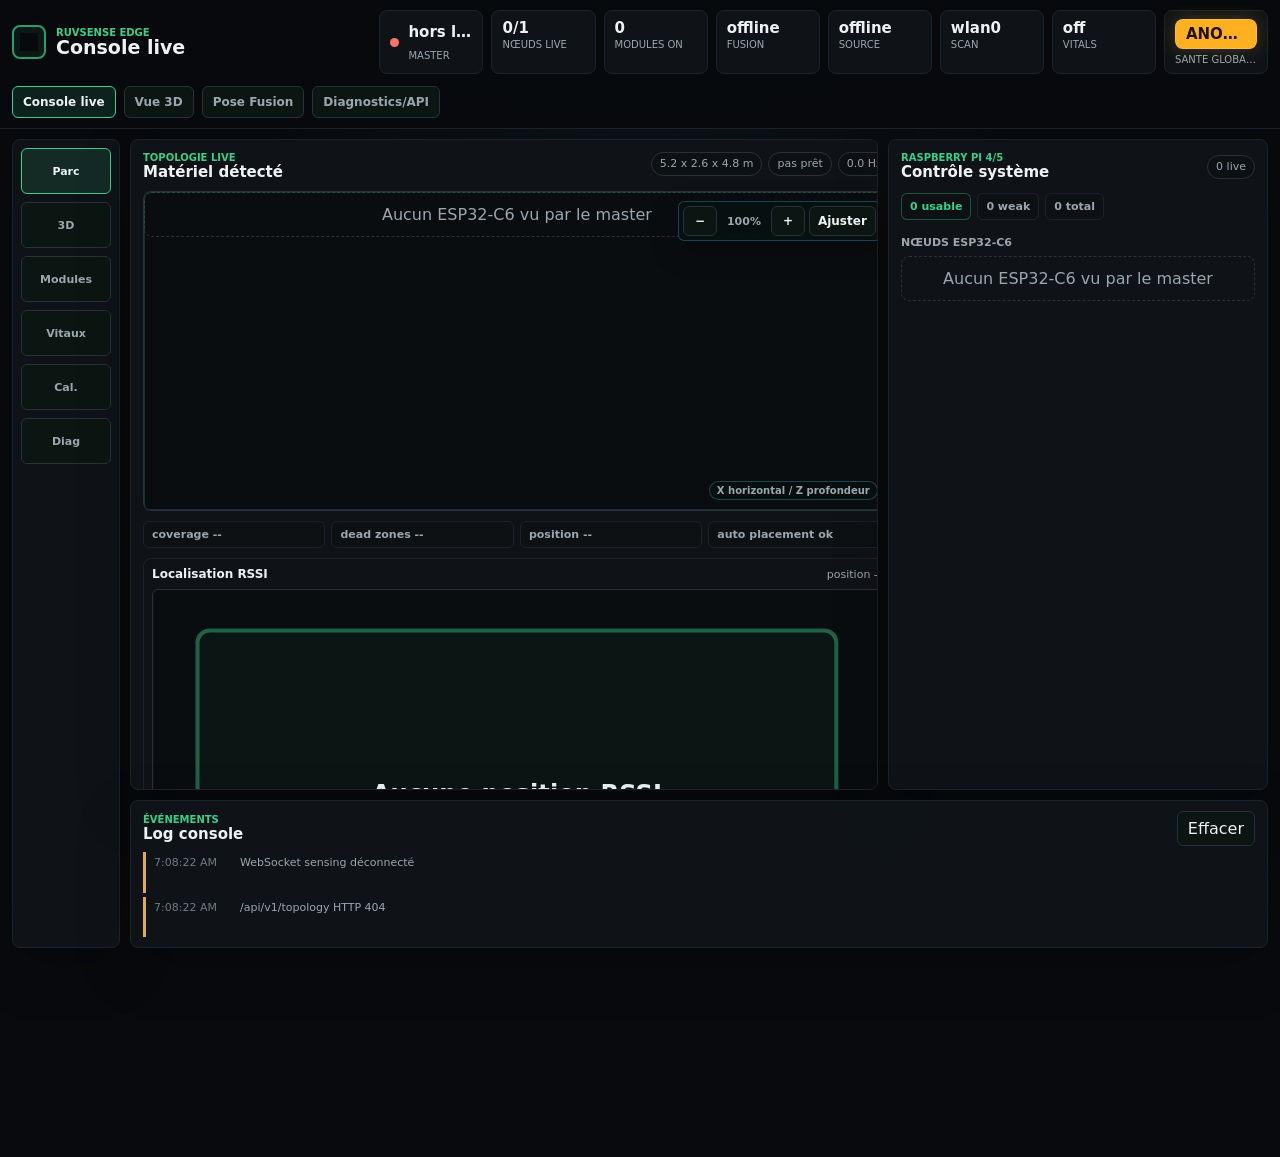
==== commit 1c57afae: "feat: initialize project dashboard UI with topology visualization and theme support" ====
--- a/ui/index.html
+++ b/ui/index.html
@@ -27,7 +27,7 @@
     <nav class="global-nav" aria-label="Navigation globale">
       <a class="is-active" href="/ui/index.html">Accueil</a>
       <a href="/ui/console.html#fleet">Console live</a>
-      <a href="/ui/observatory.html">Environnement 3D</a>
+      <a href="/ui/observatory.html" target="_blank" rel="noopener">Vue 3D</a>
       <a href="/ui/pose-fusion.html">Pose Fusion</a>
       <a href="#diagnostics-api">Diagnostics/API</a>
     </nav>
@@ -45,7 +45,7 @@
       </div>
       <div class="operator-actions" aria-label="Accès rapides">
         <a class="primary-link" href="/ui/console.html#fleet">Ouvrir la console live</a>
-        <a href="/ui/observatory.html">Voir l’environnement 3D</a>
+        <a href="/ui/observatory.html" target="_blank" rel="noopener">Vue 3D</a>
       </div>
     </section>
 
--- a/ui/style.css
+++ b/ui/style.css
@@ -177,7 +177,7 @@
 
 .status-grid {
   display: grid;
-  grid-template-columns: repeat(6, minmax(0, 1fr));
+  grid-template-columns: repeat(8, minmax(0, 1fr));
   gap: 8px;
 }
 
@@ -267,6 +267,16 @@
 .status-master.is-degraded span {
   background: var(--amber);
   box-shadow: 0 0 0 4px rgba(227, 180, 71, 0.12);
+}
+
+.global-health-cell {
+  display: grid;
+  gap: 3px;
+  align-content: center;
+}
+
+.global-health-cell .global-health-badge {
+  width: 100%;
 }
 
 .console-shell {
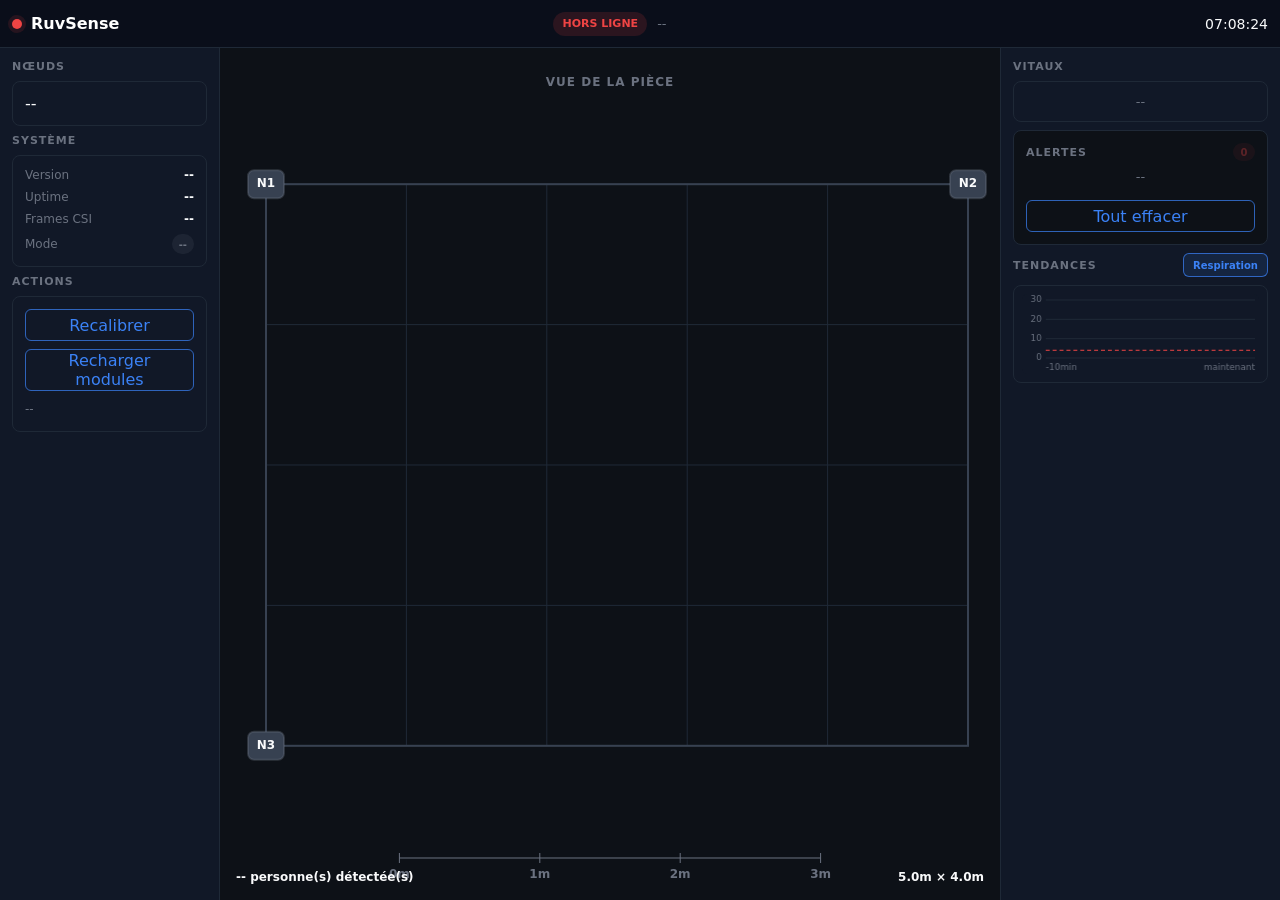
==== commit ba220e1d: "feat: implement automated health monitoring system with dashboard UI and Docker configuration" ====
--- a/ui/index.html
+++ b/ui/index.html
@@ -3,333 +3,1011 @@
 <head>
   <meta charset="UTF-8">
   <meta name="viewport" content="width=device-width, initial-scale=1.0">
-  <meta name="theme-color" content="#07110f">
-  <meta name="description" content="Accueil opérateur RuvSense Edge pour master Raspberry Pi et nœuds ESP32-C6 live">
-  <title>RuvSense Edge - Accueil opérateur</title>
+  <meta name="theme-color" content="#0a0e1a">
+  <meta name="description" content="Console live RuvSense Edge">
+  <title>RuvSense</title>
   <link rel="stylesheet" href="style.css">
-  <link rel="manifest" href="manifest.json">
-  <meta http-equiv="refresh" content="0; url=/ui/console.html#fleet">
-  <script>
-    window.location.replace('/ui/console.html#fleet');
-  </script>
 </head>
-<body class="home-page">
-  <a href="#main" class="skip-to-content">Aller au contenu principal</a>
-
-  <header class="topbar home-topbar">
-    <div class="brand-lockup">
-      <span class="brand-mark" aria-hidden="true"></span>
-      <div>
-        <p>RuvSense Edge</p>
-        <h1>Accueil opérateur</h1>
-      </div>
+<body>
+  <header class="app-header">
+    <div class="brand" aria-label="Etat de connexion RuvSense">
+      <span id="connection-dot" class="status-dot is-offline" aria-hidden="true"></span>
+      <span class="brand-name">RuvSense</span>
     </div>
-    <nav class="global-nav" aria-label="Navigation globale">
-      <a class="is-active" href="/ui/index.html">Accueil</a>
-      <a href="/ui/console.html#fleet">Console live</a>
-      <a href="/ui/observatory.html" target="_blank" rel="noopener">Vue 3D</a>
-      <a href="/ui/pose-fusion.html">Pose Fusion</a>
-      <a href="#diagnostics-api">Diagnostics/API</a>
-    </nav>
+    <div class="live-strip" aria-live="polite">
+      <span id="live-badge" class="live-badge is-offline">HORS LIGNE</span>
+      <span id="active-node-summary" class="active-node-summary">--</span>
+    </div>
+    <time id="header-clock" class="header-clock" datetime="">--:--:--</time>
   </header>
 
-  <main id="main" class="home-shell">
-    <section class="home-intro" aria-labelledby="home-title">
-      <div>
-        <p class="eyebrow">Raspberry Pi master + ESP32-C6</p>
-        <h2 id="home-title">Guide opérateur live-only</h2>
-        <p class="home-lead">
-          Cette page sert de point d’entrée terrain pour installer, vérifier et exploiter RuvSense Edge.
-          En production, l’état reste fermé si le master ou les nœuds live ne répondent pas.
-        </p>
-      </div>
-      <div class="operator-actions" aria-label="Accès rapides">
-        <a class="primary-link" href="/ui/console.html#fleet">Ouvrir la console live</a>
-        <a href="/ui/observatory.html" target="_blank" rel="noopener">Vue 3D</a>
+  <main class="app-layout">
+    <aside class="left-column" aria-label="Noeuds et systeme">
+      <section class="panel-section" aria-labelledby="nodes-title">
+        <h2 id="nodes-title" class="section-title">NŒUDS</h2>
+        <div id="nodes-list" class="card-stack" aria-live="polite"></div>
+      </section>
+
+      <section class="panel-section" aria-labelledby="system-title">
+        <h2 id="system-title" class="section-title">SYSTÈME</h2>
+        <div class="card system-card">
+          <dl class="metric-list">
+            <div>
+              <dt>Version</dt>
+              <dd id="system-version">--</dd>
+            </div>
+            <div>
+              <dt>Uptime</dt>
+              <dd id="system-uptime">--</dd>
+            </div>
+            <div>
+              <dt>Frames CSI</dt>
+              <dd id="system-frame-count">--</dd>
+            </div>
+            <div>
+              <dt>Mode</dt>
+              <dd><span id="system-mode" class="mode-badge is-empty">--</span></dd>
+            </div>
+          </dl>
+        </div>
+      </section>
+
+      <section class="panel-section" aria-labelledby="actions-title">
+        <h2 id="actions-title" class="section-title">ACTIONS</h2>
+        <div class="card action-card">
+          <button id="recalibrate-button" class="outline-button" type="button">Recalibrer</button>
+          <button id="reload-modules-button" class="outline-button" type="button">Recharger modules</button>
+          <div id="action-status" class="action-status" aria-live="polite">--</div>
+        </div>
+      </section>
+    </aside>
+
+    <section class="room-column" aria-labelledby="room-title">
+      <div class="room-stage">
+        <h1 id="room-title" class="room-title">VUE DE LA PIÈCE</h1>
+        <canvas id="room-canvas" class="room-canvas" aria-label="Vue de dessus de la piece"></canvas>
+        <div id="person-halos" class="person-halos" aria-hidden="true"></div>
       </div>
     </section>
 
-    <section class="live-band" aria-labelledby="live-title" aria-live="polite">
-      <div class="section-head compact">
-        <div>
-          <p class="eyebrow">État master</p>
-          <h2 id="live-title">Bandeau live</h2>
+    <aside class="right-column" aria-label="Vitaux alertes tendances">
+      <section class="panel-section" aria-labelledby="vitals-title">
+        <h2 id="vitals-title" class="section-title">VITAUX</h2>
+        <div id="vitals-list" class="card-stack" aria-live="polite"></div>
+      </section>
+
+      <section class="panel-section alerts-section" aria-labelledby="alerts-title">
+        <div class="section-row">
+          <h2 id="alerts-title" class="section-title">ALERTES</h2>
+          <span id="alerts-count" class="alert-count">0</span>
         </div>
-        <span id="live-updated" class="badge">Mise à jour en attente</span>
-      </div>
-
-      <div class="endpoint-strip" aria-label="Endpoints interrogés">
-        <span class="endpoint-chip is-unknown" data-endpoint="/health/ready">/health/ready</span>
-        <span class="endpoint-chip is-unknown" data-endpoint="/api/v1/nodes">/api/v1/nodes</span>
-        <span class="endpoint-chip is-unknown" data-endpoint="/api/v1/topology">/api/v1/topology</span>
-        <span class="endpoint-chip is-unknown" data-endpoint="/api/v1/modules">/api/v1/modules</span>
-      </div>
-
-      <div class="live-grid">
-        <article id="live-readiness-card" class="live-card is-unknown">
-          <span>Readiness</span>
-          <strong id="live-readiness">Inconnue</strong>
-          <small id="live-readiness-detail">Le master n’a pas encore répondu.</small>
-        </article>
-        <article id="live-nodes-card" class="live-card is-unknown">
-          <span>Nœuds</span>
-          <strong id="live-nodes">0/1</strong>
-          <small id="live-nodes-detail">Aucun nœud live confirmé.</small>
-        </article>
-        <article id="live-geometry-card" class="live-card is-unknown">
-          <span>Géométrie</span>
-          <strong id="live-geometry">Non évaluée</strong>
-          <small id="live-geometry-detail">3+ nœuds donnent une meilleure géométrie multistatique.</small>
-        </article>
-        <article id="live-modules-card" class="live-card is-unknown">
-          <span>Modules</span>
-          <strong id="live-modules">0 actifs</strong>
-          <small id="live-modules-detail">Catalogue module indisponible.</small>
-        </article>
-      </div>
-    </section>
-
-    <section id="comment-ca-marche" class="operator-section">
-      <div class="section-head">
-        <div>
-          <p class="eyebrow">Vue d’ensemble</p>
-          <h2>Comment ça marche</h2>
+        <div id="alerts-list" class="alerts-list" aria-live="polite"></div>
+        <button id="clear-alerts-button" class="clear-alerts-button" type="button">Tout effacer</button>
+      </section>
+
+      <section class="panel-section" aria-labelledby="trends-title">
+        <div class="section-row">
+          <h2 id="trends-title" class="section-title">TENDANCES</h2>
+          <button id="trend-tab-breathing" class="trend-tab is-active" type="button">Respiration</button>
         </div>
-      </div>
-      <div class="doc-grid">
-        <article class="doc-card">
-          <h3>Master</h3>
-          <p>Le Raspberry Pi exécute `ruvsense-master`, reçoit les trames CSI UDP et publie les API HTTP/WS.</p>
-        </article>
-        <article class="doc-card">
-          <h3>Nœuds</h3>
-          <p>Les ESP32-C6 envoient du CSI live. Un nœud actif suffit au quorum V1, puis 3+ nœuds améliorent la fusion.</p>
-        </article>
-        <article class="doc-card">
-          <h3>Modules</h3>
-          <p>Les modules restent limités par le nombre de nœuds et leur statut live. Aucun matériel absent n’est simulé.</p>
-        </article>
-      </div>
-    </section>
-
-    <section id="placement" class="operator-section">
-      <div class="section-head">
-        <div>
-          <p class="eyebrow">Guide placement V1</p>
-          <h2>Placement recommandé</h2>
+        <div class="card trends-card">
+          <canvas id="trends-canvas" class="trends-canvas" width="240" height="80" aria-label="Tendance respiration sur 10 minutes"></canvas>
         </div>
-      </div>
-      <div class="doc-grid placement-grid">
-        <article class="doc-card">
-          <h3>Quorum</h3>
-          <p>Prévoir au minimum 1 nœud ESP32-C6 live. Pour la meilleure géométrie, installer 3 nœuds ou plus.</p>
-        </article>
-        <article class="doc-card">
-          <h3>Disposition</h3>
-          <p>Placer les nœuds autour de la zone à observer, en évitant de les aligner sur un seul mur ou une seule ligne.</p>
-        </article>
-        <article class="doc-card">
-          <h3>Coordonnées</h3>
-          <p>Mesurer les positions en mètres et les saisir dans `position_m`. Les hauteurs différentes sont autorisées.</p>
-        </article>
-      </div>
-    </section>
-
-    <section id="demarrage" class="operator-section">
-      <div class="section-head">
-        <div>
-          <p class="eyebrow">Mise en route</p>
-          <h2>Démarrage</h2>
-        </div>
-      </div>
-      <ol class="step-list">
-        <li>Démarrer le master sur Raspberry Pi avec la configuration production et les ports HTTP/WS/UDP prévus.</li>
-        <li>Provisionner chaque ESP32-C6 avec le SSID, le mot de passe WiFi et l’adresse IP cible du master.</li>
-        <li>Ouvrir la <a href="/ui/console.html#fleet">Console live</a> et attendre que le quorum de nœuds actifs soit atteint.</li>
-        <li>Renseigner les positions mesurées en mètres pour stabiliser la topologie et la fusion.</li>
-      </ol>
-    </section>
-
-    <section id="calibration" class="operator-section">
-      <div class="section-head">
-        <div>
-          <p class="eyebrow">Pièce vide</p>
-          <h2>Calibration</h2>
-        </div>
-      </div>
-      <div class="doc-grid">
-        <article class="doc-card">
-          <h3>Avant</h3>
-          <p>Vider la zone, vérifier que le master est prêt et que les nœuds attendus sont live.</p>
-        </article>
-        <article class="doc-card">
-          <h3>Pendant</h3>
-          <p>Lancer la calibration depuis la console, laisser la pièce stable, puis arrêter quand le modèle est collecté.</p>
-        </article>
-        <article class="doc-card">
-          <h3>Après</h3>
-          <p>Recalibrer après déplacement de nœuds, changement de mobilier important ou dérive de cohérence persistante.</p>
-        </article>
-      </div>
-    </section>
-
-    <section id="depannage" class="operator-section">
-      <div class="section-head">
-        <div>
-          <p class="eyebrow">Terrain</p>
-          <h2>Dépannage</h2>
-        </div>
-      </div>
-      <div class="troubleshoot-list">
-        <article>
-          <strong>Readiness `not_ready`</strong>
-          <span>Contrôler le quorum `RUVSENSE_MIN_NODES`, l’UDP 5005, l’adresse cible et l’alimentation des nœuds.</span>
-        </article>
-        <article>
-          <strong>Nœud `stale` ou `sync_only`</strong>
-          <span>Vérifier le firmware CSI, le port série au besoin, puis confirmer que les trames CSI arrivent au master.</span>
-        </article>
-        <article>
-          <strong>Module indisponible</strong>
-          <span>Comparer le nombre de nœuds actifs avec `required_nodes`; certains modules attendent 2 ou 3+ nœuds.</span>
-        </article>
-        <article>
-          <strong>Topologie imprécise</strong>
-          <span>Mesurer les coordonnées, saisir `position_m` et éviter les nœuds colinéaires autour de la zone.</span>
-        </article>
-      </div>
-    </section>
-
-    <section id="diagnostics-api" class="operator-section api-section">
-      <div class="section-head">
-        <div>
-          <p class="eyebrow">Liens directs</p>
-          <h2>Diagnostics/API</h2>
-        </div>
-      </div>
-      <div class="advanced-links" aria-label="Diagnostics et API">
-        <a href="/ui/console.html#diagnostics">Panneau diagnostics</a>
-        <a href="/health/ready">Health ready</a>
-        <a href="/api/v1/nodes">Nodes JSON</a>
-        <a href="/api/v1/topology">Topology JSON</a>
-        <a href="/api/v1/modules">Modules JSON</a>
-        <a href="/metrics">Metrics</a>
-      </div>
-    </section>
+      </section>
+    </aside>
   </main>
 
-  <script type="module">
-    const endpointPaths = ['/health/ready', '/api/v1/nodes', '/api/v1/topology', '/api/v1/modules'];
-    const endpointEls = new Map([...document.querySelectorAll('[data-endpoint]')].map((el) => [el.dataset.endpoint, el]));
-
-    function setText(id, value) {
-      const node = document.getElementById(id);
-      if (node) node.textContent = value;
-    }
-
-    function firstValue(...values) {
-      return values.find((value) => value !== undefined && value !== null && value !== '');
-    }
-
-    function numberValue(...values) {
-      const n = Number(firstValue(...values));
-      return Number.isFinite(n) ? n : 0;
-    }
-
-    function setCardState(id, state) {
-      const card = document.getElementById(id);
-      if (!card) return;
-      card.classList.remove('is-ready', 'is-warning', 'is-error', 'is-unknown');
-      card.classList.add(`is-${state}`);
-    }
-
-    async function fetchEndpoint(path) {
-      const started = performance.now();
-      try {
-        const response = await fetch(path, { cache: 'no-store' });
-        const raw = await response.text();
-        let data = null;
-        if (raw.trim().startsWith('{') || raw.trim().startsWith('[')) {
-          data = JSON.parse(raw);
-        }
-        return { path, status: response.status, ok: response.ok, data, ms: performance.now() - started };
-      } catch (error) {
-        return { path, status: 0, ok: false, error: error.message, ms: performance.now() - started };
-      }
-    }
-
-    function endpointState(result) {
-      if (!result || result.status === 0) return 'error';
-      if (!result.ok) {
-        if (result.path === '/health/ready' && result.status === 503 && result.data?.status === 'not_ready') return 'warning';
-        return 'error';
-      }
-      if (result.path === '/health/ready' && result.data?.status !== 'ready') return 'warning';
-      return 'ready';
-    }
-
-    function updateEndpointChip(result) {
-      const chip = endpointEls.get(result.path);
-      if (!chip) return;
-      const state = endpointState(result);
-      chip.classList.remove('is-ready', 'is-warning', 'is-error', 'is-unknown');
-      chip.classList.add(`is-${state}`);
-      const suffix = result.status ? `HTTP ${result.status}` : 'inaccessible';
-      chip.title = result.error ? `${suffix}: ${result.error}` : `${suffix}, ${Math.round(result.ms)} ms`;
-    }
-
-    function roomLabel(topology) {
-      const dims = topology?.room?.dimensions_m;
-      if (!Array.isArray(dims) || dims.length < 3) return 'Pièce non déclarée';
-      return `${Number(dims[0]).toFixed(1)} x ${Number(dims[1]).toFixed(1)} x ${Number(dims[2]).toFixed(1)} m`;
-    }
-
-    function renderLive(results) {
-      const byPath = Object.fromEntries(results.map((result) => [result.path, result]));
-      const health = byPath['/health/ready'];
-      const nodes = byPath['/api/v1/nodes']?.data || {};
-      const topology = byPath['/api/v1/topology']?.data || {};
-      const modules = byPath['/api/v1/modules']?.data || {};
-      const moduleList = Array.isArray(modules.modules) ? modules.modules : [];
-      const ready = health?.data?.status === 'ready' || nodes.ready === true || topology.readiness?.ready === true;
-      const masterReachable = Boolean(health?.data && (health.ok || health.status === 503));
-      const active = numberValue(health?.data?.active_nodes, nodes.active, topology.readiness?.active_nodes, 0);
-      const minNodes = Math.max(1, numberValue(health?.data?.min_nodes, nodes.min_nodes, topology.readiness?.min_nodes, 1));
-      const totalNodes = numberValue(nodes.total, Array.isArray(topology.nodes) ? topology.nodes.length : 0);
-      const source = firstValue(health?.data?.source, topology.source, 'source inconnue');
-      const enabledModules = moduleList.length
-        ? moduleList.filter((mod) => mod.enabled !== false).length
-        : (Array.isArray(modules.enabled_modules) ? modules.enabled_modules.length : 0);
-      const activeModules = moduleList.filter((mod) => ['active', 'live'].includes(String(mod.effective_status || mod.status))).length;
-      const apCount = Array.isArray(topology.access_points) ? topology.access_points.length : 0;
-
-      setText('live-readiness', ready ? 'Prêt' : masterReachable ? 'Non prêt' : 'Inaccessible');
-      setText('live-readiness-detail', `${source} · quorum ${active}/${minNodes}`);
-      setCardState('live-readiness-card', ready ? 'ready' : active > 0 ? 'warning' : 'error');
-
-      setText('live-nodes', `${active}/${minNodes}`);
-      setText('live-nodes-detail', `${totalNodes} nœud(s) connus côté master`);
-      setCardState('live-nodes-card', ready ? 'ready' : active > 0 ? 'warning' : 'error');
-
-      const geometryState = active >= 3 ? 'ready' : active >= 1 ? 'warning' : 'error';
-      setText('live-geometry', active >= 3 ? '3+ nœuds' : active >= 1 ? 'V1 minimal' : 'Absente');
-      setText('live-geometry-detail', `${roomLabel(topology)} · ${apCount} AP visible(s)`);
-      setCardState('live-geometry-card', geometryState);
-
-      setText('live-modules', `${activeModules} actifs`);
-      setText('live-modules-detail', `${enabledModules}/${moduleList.length || enabledModules} modules activés`);
-      setCardState('live-modules-card', activeModules > 0 ? 'ready' : enabledModules > 0 ? 'warning' : 'error');
-      setText('live-updated', `Mis à jour ${new Date().toLocaleTimeString()}`);
-    }
-
-    async function refreshLive() {
-      const results = await Promise.all(endpointPaths.map(fetchEndpoint));
-      for (const result of results) updateEndpointChip(result);
-      renderLive(results);
-    }
-
-    refreshLive();
-    window.setInterval(refreshLive, 5000);
+  <script src="state.js"></script>
+  <script src="api.js"></script>
+  <script src="alerts.js"></script>
+  <script src="websocket.js"></script>
+  <script>
+    (() => {
+      const DEFAULT_ROOM = {
+        room_width_meters: 5,
+        room_height_meters: 4,
+        nodes: [
+          { id: 1, x: 0, y: 0, label: 'Node 1' },
+          { id: 2, x: 5, y: 0, label: 'Node 2' },
+          { id: 3, x: 0, y: 4, label: 'Node 3' },
+        ],
+      };
+
+      const els = {};
+      const trails = new Map();
+      const zeroBreathingSince = new Map();
+      let canvasMetrics = null;
+      let trendMode = 'breathing';
+      let lastRenderAt = 0;
+
+      function $(id) {
+        return document.getElementById(id);
+      }
+
+      function getElements() {
+        [
+          'connection-dot',
+          'live-badge',
+          'active-node-summary',
+          'header-clock',
+          'nodes-list',
+          'system-version',
+          'system-uptime',
+          'system-frame-count',
+          'system-mode',
+          'recalibrate-button',
+          'reload-modules-button',
+          'action-status',
+          'room-canvas',
+          'person-halos',
+          'vitals-list',
+          'alerts-count',
+          'alerts-list',
+          'clear-alerts-button',
+          'trends-canvas',
+          'trend-tab-breathing',
+        ].forEach((id) => {
+          els[id] = $(id);
+        });
+      }
+
+      function dispatchUpdate() {
+        window.dispatchEvent(new CustomEvent('rs:update'));
+      }
+
+      function formatClock(date = new Date()) {
+        return date.toLocaleTimeString('fr-FR', {
+          hour: '2-digit',
+          minute: '2-digit',
+          second: '2-digit',
+          hour12: false,
+        });
+      }
+
+      function updateClock() {
+        const now = new Date();
+        els['header-clock'].textContent = formatClock(now);
+        els['header-clock'].dateTime = now.toISOString();
+      }
+
+      function safeNumber(value) {
+        const n = Number(value);
+        return Number.isFinite(n) ? n : null;
+      }
+
+      function normalizeId(value) {
+        return String(value ?? '').toLowerCase().replace(/[^a-z0-9]/g, '');
+      }
+
+      function roomConfig() {
+        return window.RS.room_config || DEFAULT_ROOM;
+      }
+
+      function roomWidth() {
+        const config = roomConfig();
+        return safeNumber(config.room_width_meters)
+          || safeNumber(config.width_meters)
+          || safeNumber(config.width_m)
+          || safeNumber(config.dimensions?.width)
+          || safeNumber(config.dimensions_m?.[0])
+          || 5;
+      }
+
+      function roomHeight() {
+        const config = roomConfig();
+        return safeNumber(config.room_height_meters)
+          || safeNumber(config.height_meters)
+          || safeNumber(config.depth_meters)
+          || safeNumber(config.height_m)
+          || safeNumber(config.dimensions?.height)
+          || safeNumber(config.dimensions_m?.[1])
+          || 4;
+      }
+
+      function configuredNodes() {
+        const config = roomConfig();
+        const rawNodes = Array.isArray(config.nodes) ? config.nodes : [];
+        return rawNodes.length ? rawNodes : DEFAULT_ROOM.nodes;
+      }
+
+      function nodeKeyCandidates(node) {
+        const id = node.id ?? node.node_id ?? node.name ?? node.label;
+        return [
+          String(id),
+          normalizeId(id),
+          normalizeId(`node ${id}`),
+          normalizeId(node.label),
+          normalizeId(node.name),
+          normalizeId(node.node_id),
+        ].filter(Boolean);
+      }
+
+      function stateNodeFor(configNode) {
+        const candidates = nodeKeyCandidates(configNode);
+        for (const candidate of candidates) {
+          if (window.RS.nodes[candidate]) return window.RS.nodes[candidate];
+        }
+        const entries = Object.entries(window.RS.nodes);
+        return entries.find(([key, node]) => {
+          const values = [key, node.id, node.node_id, node.label, node.name].map(normalizeId);
+          return values.some((value) => candidates.includes(value));
+        })?.[1] || null;
+      }
+
+      function allNodesForUi() {
+        const configNodes = configuredNodes().map((node, index) => ({
+          config: node,
+          state: stateNodeFor(node),
+          index,
+        }));
+
+        const known = new Set(configNodes.flatMap((entry) => nodeKeyCandidates(entry.config)));
+        Object.entries(window.RS.nodes).forEach(([key, node]) => {
+          const normalized = normalizeId(key || node.id || node.node_id || node.label);
+          if (known.has(normalized)) return;
+          configNodes.push({
+            config: {
+              id: node.id || node.node_id || key,
+              label: node.label || node.name || `Node ${configNodes.length + 1}`,
+              x: node.x,
+              y: node.y,
+            },
+            state: node,
+            index: configNodes.length,
+          });
+        });
+
+        return configNodes;
+      }
+
+      function isNodeActive(nodeState) {
+        if (!nodeState) return false;
+        if (nodeState.active === false) return false;
+        const seenAt = lastSeenMs(nodeState);
+        if (seenAt == null) return Boolean(nodeState.active);
+        return Date.now() - seenAt < 30000;
+      }
+
+      function lastSeenMs(nodeState) {
+        if (!nodeState) return null;
+        const raw = nodeState.last_seen ?? nodeState.lastSeen ?? nodeState.last_frame_at ?? nodeState.last_frame_ms;
+        if (raw == null || raw === '') return null;
+        if (typeof raw === 'number') {
+          if (raw > 100000000000) return raw;
+          if (raw > 1000000000) return raw * 1000;
+          return Date.now() - raw;
+        }
+        const parsed = Date.parse(raw);
+        return Number.isFinite(parsed) ? parsed : null;
+      }
+
+      function ageLabel(nodeState) {
+        const seenAt = lastSeenMs(nodeState);
+        if (seenAt == null) return '--';
+        const age = Math.max(0, Date.now() - seenAt);
+        if (age < 1000) return `${Math.round(age)}ms`;
+        return `${(age / 1000).toFixed(age < 10000 ? 1 : 0)}s`;
+      }
+
+      function freshnessClass(nodeState) {
+        const seenAt = lastSeenMs(nodeState);
+        if (seenAt == null) return 'is-red';
+        const age = Date.now() - seenAt;
+        if (age < 5000) return 'is-green';
+        if (age < 30000) return 'is-orange';
+        return 'is-red';
+      }
+
+      function rssiSegments(rssi) {
+        const value = safeNumber(rssi);
+        if (value == null) return 0;
+        if (value >= -50) return 5;
+        if (value >= -60) return 4;
+        if (value >= -70) return 3;
+        if (value >= -80) return 2;
+        return 1;
+      }
+
+      function displayNodeName(entry) {
+        return entry.config.label || entry.config.name || `Node ${entry.index + 1}`;
+      }
+
+      function setStatus() {
+        const connected = Boolean(window.RS.connected);
+        els['connection-dot'].classList.toggle('is-online', connected);
+        els['connection-dot'].classList.toggle('is-offline', !connected);
+        els['live-badge'].classList.toggle('is-online', connected);
+        els['live-badge'].classList.toggle('is-offline', !connected);
+        els['live-badge'].textContent = connected ? 'LIVE' : 'HORS LIGNE';
+
+        const activeNames = allNodesForUi()
+          .filter((entry) => isNodeActive(entry.state))
+          .map(displayNodeName);
+        const nodeLabel = activeNames.length === 1 ? 'nœud actif' : 'nœuds actifs';
+        els['active-node-summary'].textContent = activeNames.length ? activeNames.join(', ') : '--';
+      }
+
+      function renderNodes() {
+        const nodes = allNodesForUi();
+        els['nodes-list'].replaceChildren();
+
+        if ((!window.RS.connected && !Object.keys(window.RS.nodes).length) || !nodes.length) {
+          const card = document.createElement('article');
+          card.className = 'card node-card';
+          card.textContent = '--';
+          els['nodes-list'].append(card);
+          return;
+        }
+
+        nodes.forEach((entry) => {
+          const node = entry.state;
+          const active = isNodeActive(node);
+          const rssi = active ? safeNumber(node?.rssi ?? node?.rssi_dbm ?? node?.signal) : null;
+          const filled = rssiSegments(rssi);
+
+          const card = document.createElement('article');
+          card.className = 'card node-card';
+
+          const row = document.createElement('div');
+          row.className = 'node-row';
+
+          const indicator = document.createElement('span');
+          indicator.className = `node-indicator ${freshnessClass(node)}`;
+          indicator.setAttribute('aria-hidden', 'true');
+
+          const name = document.createElement('strong');
+          name.textContent = displayNodeName(entry);
+
+          row.append(indicator, name);
+
+          const details = document.createElement('div');
+          details.className = 'node-details';
+
+          const rssiLine = document.createElement('span');
+          rssiLine.textContent = rssi == null ? '-- dBm' : `${Math.round(rssi)} dBm`;
+
+          const ageLine = document.createElement('span');
+          ageLine.textContent = active ? ageLabel(node) : 'inactif';
+
+          details.append(rssiLine, ageLine);
+
+          const signal = document.createElement('div');
+          signal.className = 'signal-bar';
+          for (let i = 0; i < 5; i += 1) {
+            const segment = document.createElement('span');
+            if (i < filled) segment.className = 'is-filled';
+            signal.append(segment);
+          }
+
+          card.append(row, details, signal);
+          els['nodes-list'].append(card);
+        });
+      }
+
+      function modeValue() {
+        const features = window.RS.features || {};
+        const explicitMode = features.mode || features.runtime_mode || window.RS.mode;
+        if (String(explicitMode).toLowerCase().includes('sim')) return 'SIMULATION';
+        if (window.RS.connected) return 'LIVE';
+        return '--';
+      }
+
+      function renderSystem() {
+        els['system-version'].textContent = window.RS.server_version || '--';
+        els['system-uptime'].textContent = window.RS.uptime || '--';
+        els['system-frame-count'].textContent = window.RS.connected ? String(window.RS.frame_count ?? 0) : '--';
+        const mode = modeValue();
+        els['system-mode'].textContent = mode;
+        els['system-mode'].className = 'mode-badge';
+        if (mode === 'LIVE') els['system-mode'].classList.add('is-live');
+        else if (mode === 'SIMULATION') els['system-mode'].classList.add('is-simulation');
+        else els['system-mode'].classList.add('is-empty');
+      }
+
+      function confidencePercent(person) {
+        const raw = safeNumber(person?.confidence);
+        if (raw == null) return null;
+        return raw <= 1 ? raw * 100 : raw;
+      }
+
+      function personColor(person) {
+        const confidence = confidencePercent(person);
+        if (confidence == null || confidence <= 40) return '#ef4444';
+        if (confidence <= 70) return '#f59e0b';
+        return '#10b981';
+      }
+
+      function updateTrails() {
+        window.RS.persons.forEach((person, index) => {
+          const id = String(person.id ?? person.person_id ?? person.track_id ?? index + 1);
+          const x = safeNumber(person.x ?? person.position?.x ?? person.location?.x);
+          const y = safeNumber(person.y ?? person.position?.y ?? person.location?.y);
+          if (x == null || y == null) return;
+          const list = trails.get(id) || [];
+          const last = list[list.length - 1];
+          if (!last || Math.abs(last.x - x) > 0.02 || Math.abs(last.y - y) > 0.02) {
+            list.push({ x, y });
+            while (list.length > 6) list.shift();
+            trails.set(id, list);
+          }
+        });
+      }
+
+      function resizeCanvas(canvas) {
+        const rect = canvas.getBoundingClientRect();
+        const dpr = window.devicePixelRatio || 1;
+        const width = Math.max(1, Math.round(rect.width * dpr));
+        const height = Math.max(1, Math.round(rect.height * dpr));
+        if (canvas.width !== width || canvas.height !== height) {
+          canvas.width = width;
+          canvas.height = height;
+        }
+        const ctx = canvas.getContext('2d', { willReadFrequently: true });
+        ctx.setTransform(dpr, 0, 0, dpr, 0, 0);
+        return { ctx, width: rect.width, height: rect.height };
+      }
+
+      function roundRect(ctx, x, y, width, height, radius) {
+        const r = Math.min(radius, width / 2, height / 2);
+        ctx.beginPath();
+        ctx.moveTo(x + r, y);
+        ctx.arcTo(x + width, y, x + width, y + height, r);
+        ctx.arcTo(x + width, y + height, x, y + height, r);
+        ctx.arcTo(x, y + height, x, y, r);
+        ctx.arcTo(x, y, x + width, y, r);
+        ctx.closePath();
+      }
+
+      function roomToScreen(x, y) {
+        if (!canvasMetrics) return { x: 0, y: 0 };
+        return {
+          x: canvasMetrics.roomX + x * canvasMetrics.scale,
+          y: canvasMetrics.roomY + y * canvasMetrics.scale,
+        };
+      }
+
+      function drawGrid(ctx, metrics) {
+        ctx.strokeStyle = '#1f2937';
+        ctx.lineWidth = 1;
+        ctx.beginPath();
+        for (let x = 0; x <= metrics.roomW + 0.001; x += 1) {
+          const sx = metrics.roomX + x * metrics.scale;
+          ctx.moveTo(sx, metrics.roomY);
+          ctx.lineTo(sx, metrics.roomY + metrics.roomH * metrics.scale);
+        }
+        for (let y = 0; y <= metrics.roomH + 0.001; y += 1) {
+          const sy = metrics.roomY + y * metrics.scale;
+          ctx.moveTo(metrics.roomX, sy);
+          ctx.lineTo(metrics.roomX + metrics.roomW * metrics.scale, sy);
+        }
+        ctx.stroke();
+      }
+
+      function drawNodes(ctx) {
+        allNodesForUi().forEach((entry) => {
+          const x = safeNumber(entry.config.x ?? entry.config.position?.x ?? entry.config.position_m?.[0]);
+          const y = safeNumber(entry.config.y ?? entry.config.position?.y ?? entry.config.position_m?.[1]);
+          if (x == null || y == null) return;
+          const active = isNodeActive(entry.state);
+          const p = roomToScreen(x, y);
+
+          if (active) {
+            ctx.beginPath();
+            ctx.fillStyle = 'rgba(59, 130, 246, 0.10)';
+            ctx.strokeStyle = 'rgba(59, 130, 246, 0.28)';
+            ctx.lineWidth = 1;
+            ctx.arc(p.x, p.y, Math.max(34, canvasMetrics.scale * 1.1), 0, Math.PI * 2);
+            ctx.fill();
+            ctx.stroke();
+          }
+
+          roundRect(ctx, p.x - 18, p.y - 14, 36, 28, 6);
+          ctx.fillStyle = active ? '#3b82f6' : '#374151';
+          ctx.fill();
+          ctx.strokeStyle = active ? 'rgba(249, 250, 251, 0.42)' : 'rgba(107, 114, 128, 0.35)';
+          ctx.stroke();
+
+          ctx.fillStyle = '#f9fafb';
+          ctx.font = '600 12px system-ui, sans-serif';
+          ctx.textAlign = 'center';
+          ctx.textBaseline = 'middle';
+          ctx.fillText(`N${entry.index + 1}`, p.x, p.y);
+        });
+      }
+
+      function drawPersons(ctx) {
+        updateTrails();
+        window.RS.persons.forEach((person, index) => {
+          const id = String(person.id ?? person.person_id ?? person.track_id ?? index + 1);
+          const x = safeNumber(person.x ?? person.position?.x ?? person.location?.x);
+          const y = safeNumber(person.y ?? person.position?.y ?? person.location?.y);
+          if (x == null || y == null) return;
+          const trail = trails.get(id) || [];
+
+          trail.slice(0, -1).slice(-5).forEach((point, trailIndex, points) => {
+            const p = roomToScreen(point.x, point.y);
+            const alpha = (trailIndex + 1) / (points.length + 1);
+            ctx.beginPath();
+            ctx.fillStyle = `rgba(16, 185, 129, ${alpha * 0.42})`;
+            ctx.arc(p.x, p.y, 8, 0, Math.PI * 2);
+            ctx.fill();
+          });
+
+          const p = roomToScreen(x, y);
+          ctx.beginPath();
+          ctx.fillStyle = personColor(person);
+          ctx.arc(p.x, p.y, 20, 0, Math.PI * 2);
+          ctx.fill();
+          ctx.strokeStyle = 'rgba(249, 250, 251, 0.68)';
+          ctx.lineWidth = 2;
+          ctx.stroke();
+
+          ctx.fillStyle = '#ffffff';
+          ctx.font = '700 12px system-ui, sans-serif';
+          ctx.textAlign = 'center';
+          ctx.textBaseline = 'middle';
+          ctx.fillText(`P${index + 1}`, p.x, p.y);
+        });
+      }
+
+      function drawScale(ctx, metrics) {
+        const rulerWidth = Math.min(metrics.roomW, 3) * metrics.scale;
+        const x = Math.max(metrics.roomX, (metrics.width - rulerWidth) / 2);
+        const y = metrics.height - 42;
+        ctx.strokeStyle = '#6b7280';
+        ctx.fillStyle = '#6b7280';
+        ctx.lineWidth = 1;
+        ctx.beginPath();
+        ctx.moveTo(x, y);
+        ctx.lineTo(x + rulerWidth, y);
+        for (let i = 0; i <= Math.min(metrics.roomW, 3); i += 1) {
+          const tx = x + i * metrics.scale;
+          ctx.moveTo(tx, y - 5);
+          ctx.lineTo(tx, y + 5);
+          ctx.fillText(`${i}m`, tx, y + 17);
+        }
+        ctx.stroke();
+      }
+
+      function drawRoomFooter(ctx, metrics) {
+        ctx.fillStyle = '#f9fafb';
+        ctx.font = '600 12px system-ui, sans-serif';
+        ctx.textBaseline = 'bottom';
+        ctx.textAlign = 'left';
+        const count = window.RS.connected ? String(window.RS.persons.length) : '--';
+        ctx.fillText(`${count} personne(s) détectée(s)`, 16, metrics.height - 16);
+
+        ctx.textAlign = 'right';
+        ctx.fillText(`${metrics.roomW.toFixed(1)}m × ${metrics.roomH.toFixed(1)}m`, metrics.width - 16, metrics.height - 16);
+      }
+
+      function syncHalos() {
+        const container = els['person-halos'];
+        const wanted = new Set();
+        window.RS.persons.forEach((person, index) => {
+          const x = safeNumber(person.x ?? person.position?.x ?? person.location?.x);
+          const y = safeNumber(person.y ?? person.position?.y ?? person.location?.y);
+          if (x == null || y == null || !canvasMetrics) return;
+          const id = String(person.id ?? person.person_id ?? person.track_id ?? index + 1);
+          wanted.add(id);
+          let halo = container.querySelector(`[data-person-id="${CSS.escape(id)}"]`);
+          if (!halo) {
+            halo = document.createElement('span');
+            halo.className = 'person-halo';
+            halo.dataset.personId = id;
+            container.append(halo);
+          }
+          const p = roomToScreen(x, y);
+          halo.style.left = `${p.x}px`;
+          halo.style.top = `${p.y}px`;
+          halo.classList.toggle('is-high', (confidencePercent(person) ?? 0) > 70);
+          halo.classList.toggle('is-mid', (confidencePercent(person) ?? 0) > 40 && (confidencePercent(person) ?? 0) <= 70);
+          halo.classList.toggle('is-low', (confidencePercent(person) ?? 0) <= 40);
+        });
+
+        [...container.querySelectorAll('.person-halo')].forEach((halo) => {
+          if (!wanted.has(halo.dataset.personId)) halo.remove();
+        });
+      }
+
+      function drawRoom() {
+        const canvas = els['room-canvas'];
+        const { ctx, width, height } = resizeCanvas(canvas);
+        const roomW = roomWidth();
+        const roomH = roomHeight();
+        if (!roomW || !roomH) {
+          ctx.clearRect(0, 0, width, height);
+          ctx.fillStyle = '#0d1117';
+          ctx.fillRect(0, 0, width, height);
+          canvasMetrics = null;
+          syncHalos();
+          return;
+        }
+        const margins = { left: 46, right: 32, top: 52, bottom: 70 };
+        const availableW = Math.max(80, width - margins.left - margins.right);
+        const availableH = Math.max(80, height - margins.top - margins.bottom);
+        const scale = Math.min(availableW / roomW, availableH / roomH);
+        canvasMetrics = {
+          width,
+          height,
+          roomW,
+          roomH,
+          scale,
+          roomX: margins.left + (availableW - roomW * scale) / 2,
+          roomY: margins.top + (availableH - roomH * scale) / 2,
+        };
+
+        ctx.clearRect(0, 0, width, height);
+        ctx.fillStyle = '#0d1117';
+        ctx.fillRect(0, 0, width, height);
+
+        drawGrid(ctx, canvasMetrics);
+
+        ctx.strokeStyle = '#374151';
+        ctx.lineWidth = 2;
+        ctx.strokeRect(
+          canvasMetrics.roomX,
+          canvasMetrics.roomY,
+          roomW * scale,
+          roomH * scale,
+        );
+
+        drawNodes(ctx);
+        drawPersons(ctx);
+        drawScale(ctx, canvasMetrics);
+        drawRoomFooter(ctx, canvasMetrics);
+        syncHalos();
+      }
+
+      function breathingValue(person) {
+        return safeNumber(person?.breathing_bpm ?? person?.breathing_rate_bpm ?? person?.respiration_bpm);
+      }
+
+      function motionValue(person) {
+        const raw = safeNumber(person?.motion_energy ?? person?.activity ?? person?.motion);
+        if (raw == null) return null;
+        return Math.max(0, Math.min(100, raw <= 1 ? raw * 100 : raw));
+      }
+
+      function activityLabel(percent) {
+        if (percent == null) return '--';
+        if (percent < 15) return 'IMMOBILE';
+        if (percent < 45) return 'PEU ACTIF';
+        if (percent < 75) return 'ACTIF';
+        return 'TRÈS ACTIF';
+      }
+
+      function breathingStatus(person) {
+        const bpm = breathingValue(person);
+        if (bpm == null) return { label: '--', cls: 'is-empty' };
+        const id = String(person.id ?? person.person_id ?? person.track_id ?? 'person');
+        if (bpm === 0 && !zeroBreathingSince.has(id)) zeroBreathingSince.set(id, Date.now());
+        if (bpm > 0) zeroBreathingSince.delete(id);
+        const zeroSince = zeroBreathingSince.get(id);
+        if (bpm < 4 || (bpm === 0 && zeroSince && Date.now() - zeroSince > 15000)) {
+          return { label: 'APNÉE', cls: 'is-critical' };
+        }
+        if (bpm < 8) return { label: 'LENT', cls: 'is-warning' };
+        if (bpm <= 25) return { label: 'NORMAL', cls: 'is-normal' };
+        return { label: 'RAPIDE', cls: 'is-warning' };
+      }
+
+      function renderVitals() {
+        els['vitals-list'].replaceChildren();
+        if (!window.RS.persons.length) {
+          const card = document.createElement('article');
+          card.className = 'card empty-card';
+          card.textContent = '--';
+          els['vitals-list'].append(card);
+          return;
+        }
+
+        window.RS.persons.forEach((person, index) => {
+          const id = String(person.id ?? person.person_id ?? person.track_id ?? index + 1);
+          const bpm = breathingValue(person);
+          const status = breathingStatus(person);
+          const motion = motionValue(person);
+
+          if (status.cls === 'is-critical') {
+            window.RSAlerts.addAlert('warning', `Respiration critique P${index + 1}`, 'critical', bpm);
+          }
+
+          const card = document.createElement('article');
+          card.className = 'card vital-card';
+
+          const title = document.createElement('h3');
+          title.className = 'person-title';
+          title.textContent = `Personne ${index + 1}`;
+
+          const breathing = document.createElement('div');
+          breathing.className = 'vital-block';
+          const breathingHeading = document.createElement('div');
+          breathingHeading.className = 'vital-heading';
+          const breathingLabel = document.createElement('span');
+          breathingLabel.textContent = 'RESPIRATION';
+          const statusBadge = document.createElement('span');
+          statusBadge.className = `status-badge ${status.cls}`;
+          statusBadge.textContent = status.label;
+          breathingHeading.append(breathingLabel, statusBadge);
+          const vitalValue = document.createElement('div');
+          vitalValue.className = 'vital-value';
+          vitalValue.append(document.createTextNode(bpm == null ? '--' : String(Math.round(bpm))));
+          const unit = document.createElement('span');
+          unit.textContent = 'rpm';
+          vitalValue.append(unit);
+          const miniSparkline = document.createElement('canvas');
+          miniSparkline.className = 'mini-sparkline';
+          miniSparkline.width = 100;
+          miniSparkline.height = 30;
+          miniSparkline.dataset.personId = id;
+          miniSparkline.setAttribute('aria-label', 'Historique respiration');
+          breathing.append(breathingHeading, vitalValue, miniSparkline);
+
+          const heart = document.createElement('div');
+          heart.className = 'vital-block';
+          const heartHeading = document.createElement('div');
+          heartHeading.className = 'vital-heading';
+          const heartLabel = document.createElement('span');
+          heartLabel.textContent = 'RYTHME CARDIAQUE';
+          const beta = document.createElement('span');
+          beta.className = 'beta-badge';
+          beta.title = 'Fonctionnalité beta - non fiable';
+          beta.textContent = 'BETA';
+          heartHeading.append(heartLabel, beta);
+          const heartRow = document.createElement('div');
+          heartRow.className = 'heart-row';
+          heartRow.title = 'Fonctionnalité beta - non fiable';
+          heartRow.append(document.createTextNode('❤️ '));
+          const heartValue = document.createElement('strong');
+          heartValue.textContent = '--';
+          const heartUnit = document.createElement('span');
+          heartUnit.textContent = 'bpm';
+          heartRow.append(heartValue, heartUnit);
+          heart.append(heartHeading, heartRow);
+
+          const activity = document.createElement('div');
+          activity.className = 'vital-block';
+          const progress = document.createElement('div');
+          progress.className = 'progress-bar';
+          const fill = document.createElement('span');
+          fill.style.width = `${motion ?? 0}%`;
+          progress.append(fill);
+          const label = document.createElement('div');
+          label.className = 'activity-label';
+          label.textContent = activityLabel(motion);
+          const activityHeading = document.createElement('div');
+          activityHeading.className = 'vital-heading';
+          const activityTitle = document.createElement('span');
+          activityTitle.textContent = 'NIVEAU D\'ACTIVITÉ';
+          activityHeading.append(activityTitle);
+          activity.append(activityHeading, progress, label);
+
+          card.append(title, breathing, heart, activity);
+          els['vitals-list'].append(card);
+        });
+
+        drawMiniSparklines();
+      }
+
+      function drawSparkline(canvas, values, options = {}) {
+        const ctx = canvas.getContext('2d');
+        const width = canvas.width;
+        const height = canvas.height;
+        ctx.clearRect(0, 0, width, height);
+        ctx.fillStyle = options.background || '#111827';
+        ctx.fillRect(0, 0, width, height);
+        ctx.strokeStyle = '#1f2937';
+        ctx.lineWidth = 1;
+        ctx.beginPath();
+        ctx.moveTo(0, height - 1);
+        ctx.lineTo(width, height - 1);
+        ctx.stroke();
+
+        const numeric = values.map((value) => Number(value)).filter(Number.isFinite);
+        if (!numeric.length) return;
+        const min = options.min ?? Math.min(...numeric);
+        const max = options.max ?? Math.max(...numeric, min + 1);
+        ctx.strokeStyle = options.color || '#10b981';
+        ctx.lineWidth = 1.5;
+        ctx.beginPath();
+        numeric.forEach((value, index) => {
+          const x = numeric.length === 1 ? width : (index / (numeric.length - 1)) * width;
+          const y = height - ((value - min) / Math.max(1, max - min)) * (height - 4) - 2;
+          if (index === 0) ctx.moveTo(x, y);
+          else ctx.lineTo(x, y);
+        });
+        ctx.stroke();
+      }
+
+      function drawMiniSparklines() {
+        els['vitals-list'].querySelectorAll('.mini-sparkline').forEach((canvas) => {
+          const values = window.RS.vitals_history[canvas.dataset.personId] || [];
+          drawSparkline(canvas, values, { min: 0, max: 30, color: '#10b981', background: '#0d1117' });
+        });
+      }
+
+      function renderAlerts() {
+        const alerts = window.RS.alerts.slice(0, 20);
+        els['alerts-count'].textContent = String(alerts.length);
+        els['alerts-count'].classList.toggle('is-visible', alerts.length > 0);
+        els['alerts-list'].replaceChildren();
+
+        if (!alerts.length) {
+          const empty = document.createElement('div');
+          empty.className = 'alert-empty';
+          empty.textContent = '--';
+          els['alerts-list'].append(empty);
+          return;
+        }
+
+        alerts.forEach((alert) => {
+          const row = document.createElement('article');
+          row.className = `alert-item severity-${alert.severity || 'info'}`;
+          const time = new Date(alert.time || Date.now());
+          const icon = alert.severity === 'critical' ? '❌' : alert.severity === 'warning' ? '⚠️' : 'ℹ️';
+          const timeEl = document.createElement('time');
+          timeEl.textContent = time.toLocaleTimeString('fr-FR', { hour: '2-digit', minute: '2-digit' });
+          const iconEl = document.createElement('span');
+          iconEl.textContent = icon;
+          const message = document.createElement('strong');
+          message.textContent = alert.message || '--';
+          row.append(timeEl, iconEl, message);
+          els['alerts-list'].append(row);
+        });
+      }
+
+      function drawTrends() {
+        const canvas = els['trends-canvas'];
+        const ctx = canvas.getContext('2d');
+        const width = canvas.width;
+        const height = canvas.height;
+        const pad = { left: 24, right: 4, top: 6, bottom: 16 };
+        ctx.clearRect(0, 0, width, height);
+        ctx.fillStyle = '#111827';
+        ctx.fillRect(0, 0, width, height);
+
+        ctx.strokeStyle = '#1f2937';
+        ctx.lineWidth = 1;
+        ctx.beginPath();
+        for (let y = 0; y <= 3; y += 1) {
+          const py = pad.top + y * ((height - pad.top - pad.bottom) / 3);
+          ctx.moveTo(pad.left, py);
+          ctx.lineTo(width - pad.right, py);
+        }
+        ctx.stroke();
+
+        ctx.fillStyle = '#6b7280';
+        ctx.font = '9px system-ui, sans-serif';
+        ctx.textAlign = 'right';
+        ctx.textBaseline = 'middle';
+        [0, 10, 20, 30].forEach((tick) => {
+          const py = height - pad.bottom - (tick / 30) * (height - pad.top - pad.bottom);
+          ctx.fillText(String(tick), pad.left - 4, py);
+        });
+
+        const thresholdY = height - pad.bottom - (4 / 30) * (height - pad.top - pad.bottom);
+        ctx.strokeStyle = '#ef4444';
+        ctx.setLineDash([4, 3]);
+        ctx.beginPath();
+        ctx.moveTo(pad.left, thresholdY);
+        ctx.lineTo(width - pad.right, thresholdY);
+        ctx.stroke();
+        ctx.setLineDash([]);
+
+        const cutoff = Date.now() - 10 * 60 * 1000;
+        const points = window.RS.breathing_history
+          .filter((point) => point && point.time >= cutoff && Number.isFinite(Number(point.value)))
+          .slice(-240);
+
+        if (trendMode === 'breathing' && points.length) {
+          ctx.strokeStyle = '#10b981';
+          ctx.lineWidth = 1.5;
+          ctx.beginPath();
+          points.forEach((point, index) => {
+            const x = pad.left + (index / Math.max(1, points.length - 1)) * (width - pad.left - pad.right);
+            const y = height - pad.bottom - (Math.max(0, Math.min(30, point.value)) / 30) * (height - pad.top - pad.bottom);
+            if (index === 0) ctx.moveTo(x, y);
+            else ctx.lineTo(x, y);
+          });
+          ctx.stroke();
+        }
+
+        ctx.fillStyle = '#6b7280';
+        ctx.textAlign = 'left';
+        ctx.textBaseline = 'alphabetic';
+        ctx.fillText('-10min', pad.left, height - 4);
+        ctx.textAlign = 'right';
+        ctx.fillText('maintenant', width - pad.right, height - 4);
+      }
+
+      function renderAll() {
+        setStatus();
+        renderNodes();
+        renderSystem();
+        drawRoom();
+        renderVitals();
+        renderAlerts();
+        drawTrends();
+      }
+
+      async function runAction(button, payload) {
+        button.disabled = true;
+        els['action-status'].replaceChildren();
+        const spinner = document.createElement('span');
+        spinner.className = 'spinner';
+        spinner.setAttribute('aria-hidden', 'true');
+        els['action-status'].append(spinner, document.createTextNode(' En cours'));
+        const started = Date.now();
+        const result = await window.RSApi.postConfig(payload);
+        const remaining = Math.max(0, 3000 - (Date.now() - started));
+        window.setTimeout(() => {
+          els['action-status'].textContent = result.ok ? 'OK' : 'Erreur';
+          button.disabled = false;
+        }, remaining);
+      }
+
+      function bindEvents() {
+        window.addEventListener('rs:update', () => {
+          const now = performance.now();
+          if (now - lastRenderAt < 80) return;
+          lastRenderAt = now;
+          renderAll();
+        });
+        window.addEventListener('resize', drawRoom);
+        els['clear-alerts-button'].addEventListener('click', () => {
+          window.RSAlerts.clearAlerts();
+        });
+        els['trend-tab-breathing'].addEventListener('click', () => {
+          trendMode = 'breathing';
+          drawTrends();
+        });
+        els['recalibrate-button'].addEventListener('click', () => {
+          runAction(els['recalibrate-button'], { recalibrate: true });
+        });
+        els['reload-modules-button'].addEventListener('click', () => {
+          runAction(els['reload-modules-button'], { reload_modules: true });
+        });
+      }
+
+      async function loadInitialData() {
+        try {
+          const config = await window.RSApi.loadRoomConfig();
+          window.RS.room_config = config || DEFAULT_ROOM;
+        } catch {
+          window.RS.room_config = DEFAULT_ROOM;
+        }
+
+        const [version, features] = await Promise.all([
+          window.RSApi.getVersion(),
+          window.RSApi.getFeatures(),
+        ]);
+        if (version) window.RS.server_version = version;
+        if (features) window.RS.features = features;
+        dispatchUpdate();
+      }
+
+      function animationLoop() {
+        drawRoom();
+        drawTrends();
+        requestAnimationFrame(animationLoop);
+      }
+
+      function init() {
+        getElements();
+        updateClock();
+        window.setInterval(updateClock, 1000);
+        bindEvents();
+        renderAll();
+        loadInitialData();
+        animationLoop();
+      }
+
+      if (document.readyState === 'loading') {
+        document.addEventListener('DOMContentLoaded', init, { once: true });
+      } else {
+        init();
+      }
+    })();
   </script>
 </body>
 </html>
--- a/ui/style.css
+++ b/ui/style.css
@@ -1,21 +1,22 @@
 :root {
   color-scheme: dark;
-  --bg-0: #07110f;
-  --bg-1: #0b1714;
-  --bg-2: #10201c;
-  --panel: #101915;
-  --panel-2: #14221d;
-  --line: #28423a;
-  --line-soft: #1b302a;
-  --text: #eef7f1;
-  --muted: #98aca4;
-  --dim: #6e8179;
-  --green: #39d18f;
-  --cyan: #5cc8ff;
-  --amber: #e3b447;
-  --red: #ff6b64;
-  --magenta: #d783ff;
-  --shadow: 0 18px 60px rgba(0, 0, 0, 0.28);
+  --bg-main: #0a0e1a;
+  --bg-card: #111827;
+  --bg-darker: #0d1117;
+  --accent: #3b82f6;
+  --accent-health: #10b981;
+  --alert-red: #ef4444;
+  --alert-orange: #f59e0b;
+  --text-primary: #f9fafb;
+  --text-secondary: #6b7280;
+  --border: #1f2937;
+  --header-height: 48px;
+  --left-column-width: 220px;
+  --right-column-width: 280px;
+  --column-padding: 12px;
+  --card-radius: 8px;
+  --card-padding: 12px;
+  --gap: 8px;
   font-family: Inter, ui-sans-serif, system-ui, -apple-system, BlinkMacSystemFont, "Segoe UI", sans-serif;
 }
 
@@ -25,1748 +26,1243 @@
 
 html,
 body {
+  width: 100%;
+  height: 100%;
   margin: 0;
-  min-height: 100%;
-  background: var(--bg-0);
-  color: var(--text);
-}
-
-body {
-  min-height: 100vh;
-  overflow-x: hidden;
-}
-
-button,
-a,
-input,
-select {
+  overflow: hidden;
+  background: var(--bg-main);
+  color: var(--text-primary);
+}
+
+body,
+button {
   font: inherit;
 }
 
-button,
-select,
-input {
-  border: 1px solid var(--line);
-  border-radius: 6px;
-  background: #0b1512;
-  color: var(--text);
-}
-
-button,
-select {
-  min-height: 34px;
-}
-
 button {
-  padding: 7px 10px;
-  cursor: pointer;
-}
-
-button:hover,
-a:hover,
-select:focus,
-input:focus {
-  border-color: var(--cyan);
-  outline: none;
-}
-
-button:disabled {
-  color: var(--dim);
-  cursor: not-allowed;
-  opacity: 0.62;
-}
-
-.primary {
-  background: var(--green);
-  border-color: var(--green);
-  color: #04120d;
-  font-weight: 800;
-}
-
-a {
-  color: var(--cyan);
-  text-decoration: none;
-}
-
-h1,
-h2,
-h3,
-p,
-ol,
-dl {
+  border: 0;
+}
+
+.app-header {
+  height: var(--header-height);
+  display: grid;
+  grid-template-columns: var(--left-column-width) minmax(0, 1fr) var(--right-column-width);
+  align-items: center;
+  border-bottom: 1px solid var(--border);
+  background: var(--bg-main);
+  padding: 0;
+}
+
+.brand,
+.live-strip,
+.header-clock {
+  min-width: 0;
+  padding-inline: var(--column-padding);
+}
+
+.brand {
+  display: inline-flex;
+  align-items: center;
+  gap: 9px;
+}
+
+.brand-name {
+  color: #fff;
+  font-size: 16px;
+  font-weight: 600;
+}
+
+.status-dot,
+.node-indicator {
+  width: 10px;
+  height: 10px;
+  display: inline-block;
+  border-radius: 50%;
+  flex: 0 0 auto;
+}
+
+.status-dot.is-online,
+.node-indicator.is-green {
+  background: var(--accent-health);
+  box-shadow: 0 0 0 4px rgba(16, 185, 129, 0.12);
+}
+
+.status-dot.is-offline,
+.node-indicator.is-red {
+  background: var(--alert-red);
+  box-shadow: 0 0 0 4px rgba(239, 68, 68, 0.12);
+}
+
+.node-indicator.is-orange {
+  background: var(--alert-orange);
+  box-shadow: 0 0 0 4px rgba(245, 158, 11, 0.12);
+}
+
+.live-strip {
+  display: inline-flex;
+  align-items: center;
+  justify-content: center;
+  gap: 10px;
+  color: var(--text-secondary);
+  font-size: 13px;
+  white-space: nowrap;
+}
+
+.live-badge {
+  min-height: 24px;
+  display: inline-flex;
+  align-items: center;
+  border-radius: 999px;
+  padding: 3px 9px;
+  font-size: 11px;
+  font-weight: 800;
+}
+
+.live-badge.is-online {
+  background: rgba(16, 185, 129, 0.14);
+  color: var(--accent-health);
+}
+
+.live-badge.is-offline {
+  background: rgba(239, 68, 68, 0.14);
+  color: var(--alert-red);
+}
+
+.active-node-summary {
+  overflow: hidden;
+  text-overflow: ellipsis;
+}
+
+.header-clock {
+  justify-self: end;
+  color: var(--text-primary);
+  font-variant-numeric: tabular-nums;
+  font-size: 14px;
+}
+
+.app-layout {
+  height: calc(100vh - var(--header-height));
+  display: flex;
+  min-height: 0;
+}
+
+.left-column,
+.right-column {
+  display: flex;
+  flex-direction: column;
+  gap: var(--gap);
+  min-height: 0;
+  overflow-y: auto;
+  background: var(--bg-card);
+  padding: var(--column-padding);
+}
+
+.left-column {
+  width: var(--left-column-width);
+  border-right: 1px solid var(--border);
+}
+
+.right-column {
+  width: var(--right-column-width);
+  border-left: 1px solid var(--border);
+}
+
+.room-column {
+  display: flex;
+  flex: 1;
+  min-width: 0;
+  min-height: 0;
+  background: var(--bg-darker);
+}
+
+.room-stage {
+  flex: 1;
+  position: relative;
+  width: 100%;
+  height: 100%;
+  overflow: hidden;
+  background: var(--bg-darker);
+}
+
+.room-title {
+  position: absolute;
+  top: 17px;
+  left: 50%;
+  z-index: 2;
+  transform: translateX(-50%);
+  color: var(--text-secondary);
+  font-size: 12px;
+  font-weight: 700;
+  letter-spacing: 1px;
+}
+
+.room-canvas {
+  width: 100%;
+  height: 100%;
+  display: block;
+}
+
+.topology-stage-wrap {
+  position: relative;
+  min-height: 320px;
+}
+
+.topology-stage {
+  position: relative;
+  width: 100%;
+  height: min(58vh, 640px);
+  min-height: 320px;
+  overflow: hidden;
+  border: 1px solid var(--border);
+  border-radius: 8px;
+  background: #0d1117;
+  cursor: grab;
+  touch-action: none;
+}
+
+.topology-stage.is-panning {
+  cursor: grabbing;
+}
+
+.topology-canvas {
+  display: block;
+  width: 100%;
+  height: 100%;
+}
+
+.person-halos {
+  position: absolute;
+  inset: 0;
+  pointer-events: none;
+}
+
+.person-halo {
+  position: absolute;
+  width: 40px;
+  height: 40px;
+  margin: -20px 0 0 -20px;
+  border: 2px solid var(--accent-health);
+  border-radius: 50%;
+  opacity: 0.45;
+  animation: person-pulse 3s ease-in-out infinite;
+}
+
+.person-halo.is-mid {
+  border-color: var(--alert-orange);
+}
+
+.person-halo.is-low {
+  border-color: var(--alert-red);
+}
+
+@keyframes person-pulse {
+  0%,
+  100% {
+    transform: scale(1);
+    opacity: 0.35;
+  }
+  50% {
+    transform: scale(1.3);
+    opacity: 0.08;
+  }
+}
+
+.panel-section {
+  display: grid;
+  gap: var(--gap);
+  margin-bottom: 0;
+}
+
+.panel-section:last-child {
+  margin-bottom: 0;
+}
+
+.section-title {
   margin: 0;
-}
-
-h1 {
-  font-size: 19px;
-  line-height: 1.05;
-  letter-spacing: 0;
-}
-
-h2 {
-  font-size: 15px;
-  letter-spacing: 0;
-}
-
-h3 {
-  color: var(--muted);
+  color: var(--text-secondary);
   font-size: 11px;
   font-weight: 800;
-  letter-spacing: 0;
-  margin: 4px 0 7px;
+  letter-spacing: 1px;
   text-transform: uppercase;
 }
 
-.skip-to-content {
-  position: absolute;
-  left: 12px;
-  top: -80px;
-  z-index: 20;
-  padding: 8px 10px;
-  border: 1px solid var(--line);
-  border-radius: 6px;
-  background: var(--panel);
-}
-
-.skip-to-content:focus {
-  top: 12px;
-}
-
-.topbar {
-  position: sticky;
-  top: 0;
-  z-index: 10;
-  display: grid;
-  grid-template-columns: minmax(240px, 0.8fr) minmax(0, 2fr);
-  gap: 12px;
-  align-items: stretch;
-  border-bottom: 1px solid var(--line-soft);
-  background: rgba(7, 17, 15, 0.94);
-  backdrop-filter: blur(14px);
-  padding: 10px 12px;
-}
-
-.home-topbar {
-  grid-template-columns: minmax(240px, 1fr) auto;
-}
-
-.brand-lockup {
-  display: flex;
-  align-items: center;
-  gap: 10px;
-  min-width: 0;
-}
-
-.brand-mark {
-  width: 34px;
-  height: 34px;
-  border: 2px solid var(--green);
-  border-radius: 8px;
-  box-shadow: inset 0 0 0 6px rgba(57, 209, 143, 0.12);
-  flex: 0 0 auto;
-}
-
-.brand-lockup p,
-.eyebrow {
-  color: var(--green);
-  font-size: 10px;
-  font-weight: 800;
-  letter-spacing: 0;
+.left-column-stack,
+.left-column-section,
+.node-card-list {
+  display: grid;
+  gap: var(--gap);
+}
+
+.left-column-stack {
+  gap: 16px;
+}
+
+.left-section-title {
+  margin: 0;
+  color: var(--text-secondary);
+  font-size: 11px;
+  font-weight: 800;
+  letter-spacing: 1px;
   text-transform: uppercase;
 }
 
-.status-grid {
-  display: grid;
-  grid-template-columns: repeat(8, minmax(0, 1fr));
-  gap: 8px;
-}
-
-.global-nav {
-  grid-column: 1 / -1;
+.quality-strip {
   display: flex;
   flex-wrap: wrap;
+  gap: 6px;
+}
+
+.quality-chip {
+  min-height: 22px;
+  display: inline-flex;
+  align-items: center;
+  border: 1px solid var(--border);
+  border-radius: 999px;
+  background: var(--bg-darker);
+  color: var(--text-secondary);
+  padding: 3px 8px;
+  font-size: 11px;
+  font-weight: 700;
+}
+
+.quality-chip.strong {
+  color: var(--accent-health);
+}
+
+.quality-chip.weak {
+  color: var(--alert-orange);
+}
+
+.empty-row {
+  border: 1px dashed var(--border);
+  border-radius: var(--card-radius);
+  color: var(--text-secondary);
+  padding: var(--card-padding);
+  text-align: center;
+}
+
+.section-row {
+  display: flex;
+  align-items: center;
+  justify-content: space-between;
   gap: 8px;
-  align-items: center;
-}
-
-.home-topbar .global-nav {
-  grid-column: auto;
-  justify-content: flex-end;
-}
-
-.global-nav a {
-  min-height: 32px;
-  display: inline-flex;
-  align-items: center;
-  justify-content: center;
-  border: 1px solid var(--line);
-  border-radius: 6px;
-  background: #0b1512;
-  color: var(--muted);
-  font-size: 12px;
-  font-weight: 800;
-  padding: 6px 10px;
-  text-align: center;
-}
-
-.global-nav a.is-active,
-.global-nav a:hover {
-  border-color: var(--green);
-  background: rgba(57, 209, 143, 0.12);
-  color: var(--text);
-}
-
-.status-cell {
+}
+
+.card-stack {
+  display: grid;
+  gap: var(--gap);
+}
+
+.card,
+.alerts-section {
+  display: grid;
+  gap: var(--gap);
+  border: 1px solid var(--border);
+  border-radius: var(--card-radius);
+  padding: var(--card-padding);
+}
+
+.card {
+  background: var(--bg-card);
+}
+
+.node-card,
+.system-card,
+.action-card,
+.vital-card,
+.trends-card {
   min-width: 0;
-  border: 1px solid var(--line-soft);
-  border-radius: 8px;
-  background: var(--panel);
-  padding: 8px 10px;
-}
-
-.status-cell strong,
-.status-cell small {
-  display: block;
+}
+
+.node-card {
+  display: grid;
+  gap: var(--gap);
+}
+
+.node-card.is-fresh {
+  border-color: rgba(16, 185, 129, 0.35);
+}
+
+.node-card.is-aging {
+  border-color: rgba(245, 158, 11, 0.4);
+}
+
+.node-card.is-stale {
+  border-color: rgba(239, 68, 68, 0.42);
+}
+
+.node-card-header,
+.node-card-title,
+.node-card-meta {
+  min-width: 0;
+  display: flex;
+  align-items: center;
+  gap: 8px;
+}
+
+.node-card-header,
+.node-card-meta {
+  justify-content: space-between;
+}
+
+.node-card-title strong,
+.node-rssi-value,
+.node-card-meta span {
   min-width: 0;
   overflow: hidden;
   text-overflow: ellipsis;
   white-space: nowrap;
 }
 
-.status-cell strong {
-  font-size: 15px;
-}
-
-.status-cell small {
-  color: var(--muted);
-  font-size: 10px;
-  margin-top: 2px;
-  text-transform: uppercase;
-}
-
-.status-master {
-  display: grid;
-  grid-template-columns: 10px minmax(0, 1fr);
-  column-gap: 8px;
-  align-items: center;
-}
-
-.status-master span {
-  grid-row: span 2;
-  width: 9px;
-  height: 9px;
+.node-card-title strong {
+  color: var(--text-primary);
+  font-size: 13px;
+}
+
+.node-rssi-value {
+  color: var(--text-primary);
+  font-size: 12px;
+  font-weight: 800;
+  font-variant-numeric: tabular-nums;
+}
+
+.node-card-meta {
+  color: var(--text-secondary);
+  font-size: 11px;
+  font-variant-numeric: tabular-nums;
+}
+
+.node-freshness-dot {
+  width: 10px;
+  height: 10px;
   border-radius: 50%;
-  background: var(--red);
-}
-
-.status-master.is-ready span {
-  background: var(--green);
-  box-shadow: 0 0 0 4px rgba(57, 209, 143, 0.14);
-}
-
-.status-master.is-degraded span {
-  background: var(--amber);
-  box-shadow: 0 0 0 4px rgba(227, 180, 71, 0.12);
-}
-
-.global-health-cell {
-  display: grid;
+  flex: 0 0 auto;
+}
+
+.node-freshness-dot.is-fresh {
+  background: var(--accent-health);
+  box-shadow: 0 0 0 4px rgba(16, 185, 129, 0.12);
+}
+
+.node-freshness-dot.is-aging {
+  background: var(--alert-orange);
+  box-shadow: 0 0 0 4px rgba(245, 158, 11, 0.12);
+}
+
+.node-freshness-dot.is-stale {
+  background: var(--alert-red);
+  box-shadow: 0 0 0 4px rgba(239, 68, 68, 0.12);
+}
+
+.rssi-meter {
+  display: grid;
+  grid-template-columns: repeat(5, minmax(0, 1fr));
   gap: 3px;
-  align-content: center;
-}
-
-.global-health-cell .global-health-badge {
-  width: 100%;
-}
-
-.console-shell {
-  display: grid;
-  grid-template-columns: 108px minmax(0, 1fr) minmax(380px, 0.45fr);
-  grid-template-rows: minmax(0, 1fr) 148px;
-  gap: 10px;
-  height: calc(100vh - 69px);
-  min-height: 0;
-  padding: 10px 12px 12px;
-}
-
-.console-rail,
-.topology-pane,
-.side-panel,
-.bottom-log {
-  border: 1px solid var(--line-soft);
-  border-radius: 8px;
-  background: var(--panel);
-  box-shadow: var(--shadow);
+}
+
+.rssi-meter span {
+  height: 5px;
+  border-radius: 999px;
+  background: #243042;
+}
+
+.rssi-meter span.is-active {
+  background: var(--accent-health);
+}
+
+.node-row {
+  display: flex;
+  align-items: center;
+  gap: var(--gap);
+}
+
+.node-row strong {
   min-width: 0;
-}
-
-.console-rail {
-  grid-row: 1 / 3;
-  display: grid;
-  align-content: start;
-  gap: 8px;
-  padding: 8px;
-}
-
-.rail-button {
-  width: 100%;
-  min-height: 46px;
-  display: inline-grid;
-  place-items: center;
-  border: 1px solid var(--line);
-  border-radius: 6px;
-  background: #0b1512;
-  padding: 0 6px;
-  color: var(--muted);
-  font-size: 11px;
-  font-weight: 900;
-  text-align: center;
-  text-decoration: none;
-}
-
-.rail-button.is-active {
-  border-color: var(--green);
-  background: rgba(57, 209, 143, 0.12);
-  color: var(--text);
-}
-
-.topology-pane {
-  display: grid;
-  grid-template-rows: auto minmax(320px, 1fr) auto auto auto;
-  gap: 10px;
-  padding: 12px;
   overflow: hidden;
-}
-
-.section-head {
+  color: var(--text-primary);
+  font-size: 13px;
+  text-overflow: ellipsis;
+  white-space: nowrap;
+}
+
+.node-details {
+  display: grid;
+  gap: 2px;
+  color: var(--text-secondary);
+  font-size: 12px;
+}
+
+.signal-bar {
+  display: grid;
+  grid-template-columns: repeat(5, minmax(0, 1fr));
+  gap: 3px;
+}
+
+.signal-bar span {
+  height: 5px;
+  border-radius: 999px;
+  background: #243042;
+}
+
+.signal-bar span.is-filled {
+  background: var(--accent-health);
+}
+
+.system-grid {
+  display: grid;
+  gap: 6px;
+}
+
+.system-grid div {
+  min-width: 0;
   display: flex;
-  align-items: flex-start;
+  align-items: center;
   justify-content: space-between;
   gap: 10px;
-}
-
-.section-head.compact {
-  align-items: center;
-}
-
-.inline-metrics {
-  display: flex;
-  flex-wrap: wrap;
-  justify-content: flex-end;
-  gap: 6px;
-}
-
-.inline-metrics span,
-.badge {
-  min-height: 24px;
-  border: 1px solid var(--line);
-  border-radius: 999px;
-  background: var(--bg-1);
-  color: var(--muted);
-  padding: 4px 8px;
-  font-size: 11px;
-  white-space: nowrap;
-}
-
-.topology-stage-wrap {
-  position: relative;
-  min-height: 0;
-}
-
-.topology-stage {
-  position: relative;
-  width: 100%;
-  height: 100%;
-  min-height: 0;
-  overflow: hidden;
-  border: 1px solid var(--line);
-  border-radius: 8px;
-  cursor: grab;
-  touch-action: none;
-  background:
-    linear-gradient(90deg, rgba(92, 200, 255, 0.06) 1px, transparent 1px),
-    linear-gradient(0deg, rgba(92, 200, 255, 0.06) 1px, transparent 1px),
-    #08120f;
-  background-size:
-    var(--topology-grid-x, 42px) var(--topology-grid-y, 42px),
-    var(--topology-grid-x, 42px) var(--topology-grid-y, 42px),
-    auto;
-  background-position:
-    var(--topology-grid-origin-x, 0) 0,
-    0 var(--topology-grid-origin-y, 0),
-    0 0;
-}
-
-.topology-stage.is-panning {
-  cursor: grabbing;
-}
-
-.topology-view-controls {
-  position: absolute;
-  top: 10px;
-  right: 10px;
-  z-index: 8;
-  display: inline-flex;
-  align-items: center;
-  gap: 4px;
-  border: 1px solid rgba(92, 200, 255, 0.28);
-  border-radius: 6px;
-  background: rgba(7, 17, 15, 0.9);
-  padding: 4px;
-  box-shadow: 0 10px 30px rgba(0, 0, 0, 0.22);
-}
-
-.topology-view-controls button {
-  min-width: 34px;
-  min-height: 30px;
-  padding: 4px 8px;
+  border: 1px solid var(--border);
+  border-radius: var(--card-radius);
+  background: var(--bg-darker);
+  padding: 8px 10px;
+}
+
+.system-grid span {
+  color: var(--text-secondary);
   font-size: 12px;
-  font-weight: 900;
-}
-
-.topology-view-controls span {
-  min-width: 46px;
-  color: var(--muted);
-  font-size: 11px;
-  font-weight: 900;
-  text-align: center;
-}
-
-.topology-room-frame {
-  position: absolute;
-  border: 1px solid rgba(57, 209, 143, 0.16);
-  border-radius: 6px;
-  pointer-events: none;
-  z-index: 1;
-}
-
-.map-status-band {
-  display: grid;
-  grid-template-columns: repeat(4, minmax(0, 1fr));
-  gap: 6px;
-}
-
-.map-status-band span,
-.quality-chip {
+}
+
+.system-grid strong {
   min-width: 0;
   overflow: hidden;
-  border: 1px solid var(--line-soft);
-  border-radius: 6px;
-  background: var(--bg-1);
-  color: var(--muted);
-  font-size: 11px;
-  font-weight: 800;
-  padding: 6px 8px;
+  color: var(--text-primary);
+  font-size: 12px;
+  font-weight: 800;
+  text-align: right;
   text-overflow: ellipsis;
   white-space: nowrap;
 }
 
-.location-plan-panel {
+.system-mode-badge {
+  min-height: 20px;
+  display: inline-flex;
+  align-items: center;
+  justify-content: center;
+  border-radius: 999px;
+  padding: 2px 7px;
+  font-size: 10px;
+  font-weight: 800;
+  white-space: nowrap;
+}
+
+.system-mode-badge.is-live {
+  background: rgba(59, 130, 246, 0.16);
+  color: var(--accent);
+}
+
+.system-mode-badge.is-simulation {
+  background: rgba(245, 158, 11, 0.16);
+  color: var(--alert-orange);
+}
+
+.left-action-row {
   display: grid;
   gap: 8px;
-  border: 1px solid var(--line-soft);
-  border-radius: 8px;
-  background: var(--bg-1);
-  padding: 8px;
-}
-
-.location-plan-head {
+}
+
+.console-action-button {
+  min-height: 34px;
+  display: inline-flex;
+  align-items: center;
+  justify-content: center;
+  gap: 7px;
+  border: 1px solid rgba(59, 130, 246, 0.72);
+  border-radius: 6px;
+  background: transparent;
+  color: var(--accent);
+  cursor: pointer;
+  font-weight: 800;
+  padding: 7px 10px;
+}
+
+.console-action-button:hover {
+  background: rgba(59, 130, 246, 0.12);
+}
+
+.console-action-button:disabled {
+  cursor: wait;
+  opacity: 0.58;
+}
+
+.button-spinner {
+  width: 12px;
+  height: 12px;
+  display: none;
+  border: 2px solid rgba(59, 130, 246, 0.25);
+  border-top-color: var(--accent);
+  border-radius: 50%;
+  animation: spin 0.75s linear infinite;
+}
+
+.console-action-button.is-loading .button-spinner {
+  display: inline-block;
+}
+
+.left-action-status {
+  min-height: 18px;
+  margin: 0;
+  color: var(--text-secondary);
+  font-size: 12px;
+}
+
+.left-action-status.is-ok {
+  color: var(--accent-health);
+}
+
+.left-action-status.is-error {
+  color: var(--alert-red);
+}
+
+.metric-list {
+  display: grid;
+  gap: 8px;
+  margin: 0;
+}
+
+.metric-list div {
   display: flex;
   align-items: center;
   justify-content: space-between;
   gap: 10px;
-  color: var(--muted);
+}
+
+.metric-list dt {
+  color: var(--text-secondary);
+  font-size: 12px;
+}
+
+.metric-list dd {
+  margin: 0;
+  color: var(--text-primary);
+  font-size: 12px;
+  font-weight: 700;
+  text-align: right;
+}
+
+.mode-badge,
+.status-badge,
+.beta-badge,
+.alert-count,
+.trend-tab {
+  display: inline-flex;
+  align-items: center;
+  justify-content: center;
+  border-radius: 999px;
+  font-size: 10px;
+  font-weight: 800;
+  white-space: nowrap;
+}
+
+.mode-badge,
+.status-badge,
+.beta-badge {
+  min-height: 20px;
+  padding: 2px 7px;
+}
+
+.mode-badge.is-live {
+  background: rgba(59, 130, 246, 0.16);
+  color: var(--accent);
+}
+
+.beta-badge,
+.status-badge.is-warning {
+  background: rgba(245, 158, 11, 0.16);
+  color: var(--alert-orange);
+}
+
+.mode-badge.is-empty,
+.status-badge.is-empty {
+  background: rgba(107, 114, 128, 0.14);
+  color: var(--text-secondary);
+}
+
+.status-badge.is-normal {
+  background: rgba(16, 185, 129, 0.16);
+  color: var(--accent-health);
+}
+
+.status-badge.is-critical {
+  background: rgba(239, 68, 68, 0.18);
+  color: var(--alert-red);
+  animation: apnea-blink 1s ease-in-out infinite;
+}
+
+@keyframes apnea-blink {
+  0%,
+  100% {
+    opacity: 1;
+  }
+  50% {
+    opacity: 0.45;
+  }
+}
+
+.action-card {
+  display: grid;
+  gap: 8px;
+}
+
+.outline-button,
+.clear-alerts-button,
+.trend-tab {
+  min-height: 32px;
+  border: 1px solid rgba(59, 130, 246, 0.72);
+  border-radius: 6px;
+  background: transparent;
+  color: var(--accent);
+  cursor: pointer;
+}
+
+.outline-button {
+  width: 100%;
+}
+
+.outline-button:hover,
+.clear-alerts-button:hover,
+.trend-tab:hover,
+.trend-tab.is-active {
+  background: rgba(59, 130, 246, 0.12);
+}
+
+.outline-button:disabled {
+  cursor: wait;
+  opacity: 0.55;
+}
+
+.action-status {
+  min-height: 20px;
+  display: inline-flex;
+  align-items: center;
+  gap: 6px;
+  color: var(--text-secondary);
+  font-size: 12px;
+}
+
+.spinner {
+  width: 12px;
+  height: 12px;
+  border: 2px solid rgba(59, 130, 246, 0.25);
+  border-top-color: var(--accent);
+  border-radius: 50%;
+  animation: spin 0.75s linear infinite;
+}
+
+@keyframes spin {
+  to {
+    transform: rotate(360deg);
+  }
+}
+
+.person-title {
+  margin: 0 0 8px;
+  color: var(--text-primary);
+  font-size: 13px;
+  font-weight: 700;
+}
+
+.vital-card {
+  display: grid;
+  gap: 11px;
+}
+
+.vital-block {
+  display: grid;
+  gap: 6px;
+}
+
+.vital-heading {
+  display: flex;
+  align-items: center;
+  justify-content: space-between;
+  gap: 8px;
+  color: var(--text-secondary);
+  font-size: 10px;
+  font-weight: 800;
+}
+
+.vital-value {
+  color: #fff;
+  font-size: 28px;
+  font-weight: 800;
+  line-height: 1;
+}
+
+.vital-value span,
+.heart-row span {
+  margin-left: 5px;
+  color: var(--text-secondary);
+  font-size: 14px;
+  font-weight: 600;
+}
+
+.mini-sparkline {
+  width: 100px;
+  height: 30px;
+  display: block;
+  border: 1px solid var(--border);
+  border-radius: 5px;
+  background: var(--bg-darker);
+}
+
+.heart-row {
+  color: var(--text-primary);
+  font-size: 18px;
+}
+
+.heart-row strong {
+  font-size: 22px;
+}
+
+.progress-bar {
+  height: 8px;
+  overflow: hidden;
+  border-radius: 999px;
+  background: #243042;
+}
+
+.progress-bar span {
+  display: block;
+  width: 0;
+  height: 100%;
+  border-radius: inherit;
+  background: var(--accent);
+  transition: width 160ms ease;
+}
+
+.activity-label {
+  color: var(--text-secondary);
   font-size: 11px;
-}
-
-.location-plan-head strong {
-  color: var(--text);
-  font-size: 12px;
-}
-
-.location-plan-head span {
+  font-weight: 800;
+}
+
+.empty-card,
+.alert-empty {
+  color: var(--text-secondary);
+  font-size: 13px;
+  text-align: center;
+}
+
+.alerts-section {
+  background: var(--bg-darker);
+}
+
+.alert-count {
+  min-width: 22px;
+  min-height: 18px;
+  background: rgba(239, 68, 68, 0.18);
+  color: var(--alert-red);
+  opacity: 0.35;
+}
+
+.alert-count.is-visible {
+  opacity: 1;
+}
+
+.alerts-list {
+  max-height: 200px;
+  display: grid;
+  gap: 6px;
+  overflow-y: auto;
+}
+
+.alert-item {
+  display: grid;
+  grid-template-columns: 42px 18px minmax(0, 1fr);
+  gap: 6px;
+  align-items: center;
+  border: 1px solid var(--border);
+  border-radius: 6px;
+  padding: 7px;
+  font-size: 11px;
+}
+
+.alert-item time {
+  color: var(--text-secondary);
+  font-variant-numeric: tabular-nums;
+}
+
+.alert-item strong {
+  min-width: 0;
+  overflow: hidden;
+  color: var(--text-primary);
+  font-weight: 600;
+  text-overflow: ellipsis;
+  white-space: nowrap;
+}
+
+.alert-item.severity-info {
+  background: rgba(59, 130, 246, 0.08);
+}
+
+.alert-item.severity-warning {
+  background: rgba(245, 158, 11, 0.10);
+  border-color: rgba(245, 158, 11, 0.28);
+}
+
+.alert-item.severity-critical {
+  background: rgba(239, 68, 68, 0.12);
+  border-color: rgba(239, 68, 68, 0.34);
+}
+
+.clear-alerts-button {
+  width: 100%;
+  margin-top: 8px;
+}
+
+.trend-tab {
+  min-height: 24px;
+  padding: 3px 9px;
+  font-size: 10px;
+}
+
+.trends-card {
+  padding: 8px;
+}
+
+.trends-canvas {
+  width: 240px;
+  max-width: 100%;
+  height: 80px;
+  display: block;
+  border-radius: 5px;
+  background: var(--bg-card);
+}
+
+@media (max-width: 860px) {
+  html,
+  body {
+    overflow: auto;
+  }
+
+  .app-header {
+    grid-template-columns: 1fr;
+    height: auto;
+    gap: 7px;
+    padding: 10px 12px;
+  }
+
+  .live-strip {
+    justify-content: flex-start;
+  }
+
+  .header-clock {
+    justify-self: start;
+  }
+
+  .app-layout {
+    height: auto;
+    min-height: calc(100vh - 48px);
+    display: grid;
+    grid-template-columns: 1fr;
+  }
+
+  .left-column,
+  .right-column {
+    width: auto;
+    border: 0;
+  }
+
+  .room-column {
+    min-height: 420px;
+  }
+}
+
+/* Right-column vitals / alerts / trends */
+.right-tabs {
+  display: grid;
+  grid-template-columns: repeat(3, minmax(0, 1fr));
+  gap: 6px;
+}
+
+.right-tab {
+  min-width: 0;
+  min-height: 34px;
+  border: 1px solid var(--border);
+  border-radius: 6px;
+  background: var(--bg-darker);
+  color: var(--text-secondary);
+  font-size: 10px;
+  font-weight: 800;
+  cursor: pointer;
+}
+
+.right-tab.is-active {
+  border-color: var(--accent-health);
+  color: var(--text-primary);
+  background: rgba(16, 185, 129, 0.12);
+}
+
+.right-tab #alerts-count,
+.alerts-panel-head h3 span {
+  display: inline-flex;
+  min-width: 18px;
+  min-height: 18px;
+  align-items: center;
+  justify-content: center;
+  margin-left: 4px;
+  border-radius: 999px;
+  background: rgba(239, 68, 68, 0.18);
+  color: var(--alert-red);
+}
+
+.right-tab-panel {
+  display: none;
+}
+
+.right-tab-panel.is-active {
+  display: grid;
+  gap: 10px;
+}
+
+.compact-metrics {
+  font-size: 11px;
+}
+
+.vitals-person-cards {
+  display: grid;
+  gap: 8px;
+}
+
+.vitals-person-card {
+  display: grid;
+  gap: 10px;
+  border: 1px solid var(--border);
+  border-radius: 8px;
+  background: var(--bg-card);
+  padding: 10px;
+}
+
+.vitals-person-card.breathing-apnea {
+  border-color: rgba(239, 68, 68, 0.58);
+  box-shadow: 0 0 0 1px rgba(239, 68, 68, 0.12);
+}
+
+.vitals-person-head,
+.breathing-readout,
+.heart-beta-row,
+.activity-row,
+.alerts-panel-head,
+.trends-panel-head,
+.trend-axis-labels {
+  display: flex;
+  align-items: center;
+  justify-content: space-between;
+  gap: 8px;
+}
+
+.vitals-person-head strong,
+.heart-beta-row strong {
   min-width: 0;
   overflow: hidden;
   text-overflow: ellipsis;
   white-space: nowrap;
 }
 
-.location-plan-svg {
-  width: 100%;
-  min-height: 180px;
-  border: 1px solid var(--line);
-  border-radius: 6px;
-  background:
-    linear-gradient(90deg, rgba(92, 200, 255, 0.05) 1px, transparent 1px),
-    linear-gradient(0deg, rgba(92, 200, 255, 0.05) 1px, transparent 1px),
-    #08120f;
-  background-size: 36px 36px;
-}
-
-.location-room {
-  fill: rgba(57, 209, 143, 0.035);
-  stroke: rgba(57, 209, 143, 0.42);
-  stroke-width: 2;
-}
-
-.location-node {
-  fill: var(--green);
-  stroke: rgba(255, 255, 255, 0.75);
-  stroke-width: 2;
-}
-
-.location-node-label,
-.location-person-label {
-  fill: var(--text);
-  font-size: 12px;
-  font-weight: 800;
-}
-
-.location-person-cross {
-  stroke: var(--magenta);
-  stroke-width: 4;
-  stroke-linecap: round;
-}
-
-.location-person-ring {
-  fill: rgba(215, 131, 255, 0.14);
-  stroke: rgba(215, 131, 255, 0.46);
-  stroke-width: 2;
-}
-
-.topology-stage::after {
-  content: "X horizontal / Z profondeur";
-  position: absolute;
-  right: 12px;
-  bottom: 10px;
-  border: 1px solid rgba(92, 200, 255, 0.28);
+.breathing-status {
   border-radius: 999px;
-  background: rgba(7, 17, 15, 0.86);
-  color: var(--muted);
-  font-size: 10px;
-  font-weight: 800;
-  letter-spacing: 0;
   padding: 3px 7px;
-  pointer-events: none;
-}
-
-.topology-empty {
-  position: absolute;
-  inset: 12px;
-  display: grid;
-  place-items: center;
-  border: 1px dashed var(--line);
-  border-radius: 8px;
-  color: var(--muted);
-  text-align: center;
-  padding: 14px;
-}
-
-.rf-link {
-  position: absolute;
-  height: 2px;
-  transform-origin: 0 50%;
-  background: rgba(92, 200, 255, 0.55);
-  pointer-events: none;
-  z-index: 1;
-}
-
-.rf-link.configured {
-  background: rgba(57, 209, 143, 0.68);
-}
-
-.rf-link.estimated {
-  background: rgba(227, 180, 71, 0.55);
-  border-top: 1px dashed rgba(227, 180, 71, 0.62);
-}
-
-.rf-link.coverage-weak,
-.rf-link.coverage-offline {
-  background: rgba(255, 107, 100, 0.55);
-  border-top: 1px dashed rgba(255, 107, 100, 0.62);
-}
-
-.coverage-zone {
-  position: absolute;
-  transform: translate(-50%, -50%);
-  border: 1px solid rgba(92, 200, 255, 0.2);
-  border-radius: 50%;
-  background: rgba(92, 200, 255, 0.045);
-  pointer-events: none;
-  z-index: 0;
-}
-
-.coverage-zone.coverage-strong {
-  border-color: rgba(57, 209, 143, 0.26);
-  background: rgba(57, 209, 143, 0.055);
-}
-
-.coverage-zone.coverage-usable {
-  border-color: rgba(92, 200, 255, 0.25);
-  background: rgba(92, 200, 255, 0.05);
-}
-
-.coverage-zone.coverage-weak {
-  border-color: rgba(227, 180, 71, 0.32);
-  background: rgba(227, 180, 71, 0.055);
-}
-
-.coverage-zone.coverage-offline {
-  border-style: dashed;
-  border-color: rgba(255, 107, 100, 0.22);
-  background: rgba(255, 107, 100, 0.035);
-}
-
-.node-distance-line {
-  position: absolute;
-  height: 2px;
-  transform-origin: 0 50%;
-  background: rgba(92, 200, 255, 0.44);
-  pointer-events: none;
-  z-index: 1;
-}
-
-.node-distance-label {
-  position: absolute;
-  transform: translate(-50%, -50%);
-  border: 1px solid rgba(92, 200, 255, 0.45);
-  border-radius: 999px;
-  background: rgba(7, 17, 15, 0.88);
-  color: var(--text);
   font-size: 10px;
   font-weight: 900;
+}
+
+.breathing-status.normal {
+  background: rgba(16, 185, 129, 0.16);
+  color: var(--accent-health);
+}
+
+.breathing-status.slow {
+  background: rgba(245, 158, 11, 0.16);
+  color: var(--alert-orange);
+}
+
+.breathing-status.apnea {
+  background: rgba(239, 68, 68, 0.18);
+  color: var(--alert-red);
+  animation: apnea-blink 0.8s infinite;
+}
+
+.breathing-status.no-data {
+  background: rgba(107, 114, 128, 0.12);
+  color: var(--text-secondary);
+}
+
+.breathing-value {
+  color: var(--text-primary);
+  font-size: 28px;
+  font-weight: 800;
+  line-height: 1;
+}
+
+.breathing-unit {
+  color: var(--text-secondary);
+  font-size: 14px;
+  font-weight: 700;
+}
+
+.breathing-sparkline {
+  width: 100px;
+  height: 30px;
+  border: 1px solid var(--border);
+  border-radius: 5px;
+  background: #0d1117;
+}
+
+.heart-beta-row {
+  border-top: 1px solid var(--border);
+  padding-top: 8px;
+  color: var(--text-secondary);
+  font-size: 12px;
+}
+
+.heart-beta-pill {
+  border-radius: 999px;
+  background: rgba(245, 158, 11, 0.16);
+  color: var(--alert-orange);
   padding: 2px 6px;
-  pointer-events: none;
-  white-space: nowrap;
-  z-index: 3;
-}
-
-.topology-marker {
-  position: absolute;
-  transform: translate(-50%, -50%);
-  display: grid;
-  grid-template-columns: 12px minmax(0, auto);
-  gap: 6px;
-  align-items: center;
-  max-width: 170px;
-  border: 1px solid var(--line);
-  border-radius: 8px;
-  background: rgba(11, 23, 20, 0.92);
-  padding: 5px 7px;
-  font-size: 11px;
-  white-space: nowrap;
-  z-index: 4;
-}
-
-.topology-marker i {
-  width: 11px;
-  height: 11px;
-  border-radius: 50%;
-}
-
-.topology-marker strong {
-  overflow: hidden;
-  text-overflow: ellipsis;
-}
-
-.topology-marker small {
-  grid-column: 2;
-  color: var(--muted);
-  overflow: hidden;
-  text-overflow: ellipsis;
-}
-
-.topology-marker.ap i {
-  background: var(--cyan);
-}
-
-.topology-marker.node i {
-  background: var(--green);
-}
-
-.topology-marker.node {
-  cursor: grab;
-  touch-action: none;
-}
-
-.topology-marker.node:active {
-  cursor: grabbing;
-}
-
-.topology-marker.is-selected {
-  border-color: var(--green);
-  box-shadow: 0 0 0 3px rgba(57, 209, 143, 0.16);
-}
-
-.person-uncertainty {
-  position: absolute;
-  transform: translate(-50%, -50%);
-  border: 1px solid rgba(215, 131, 255, 0.32);
-  border-radius: 50%;
-  background: rgba(215, 131, 255, 0.10);
-  pointer-events: none;
-  z-index: 2;
-}
-
-.person-estimate {
-  position: absolute;
-  transform: translate(-50%, -50%);
-  display: inline-flex;
-  align-items: center;
-  gap: 6px;
-  border: 1px solid rgba(215, 131, 255, 0.55);
-  border-radius: 999px;
-  background: rgba(18, 12, 24, 0.94);
-  color: var(--text);
-  font-size: 11px;
+  font-size: 9px;
   font-weight: 900;
-  padding: 5px 8px;
-  pointer-events: none;
-  white-space: nowrap;
-  z-index: 5;
-}
-
-.person-estimate i {
-  width: 9px;
-  height: 9px;
-  border-radius: 50%;
-  background: var(--magenta);
-}
-
-.person-estimate.is-uncertain {
-  border-style: dashed;
-  color: var(--muted);
-}
-
-.topology-marker.estimated {
-  border-style: dashed;
-}
-
-.topology-marker.compact {
-  grid-template-columns: 12px;
-  padding: 5px;
-}
-
-.topology-marker.compact strong,
-.topology-marker.compact small {
-  display: none;
-}
-
-.topology-legend {
-  display: flex;
-  flex-wrap: wrap;
-  gap: 12px;
-  color: var(--muted);
-  font-size: 11px;
-}
-
-.topology-legend span {
-  display: inline-flex;
-  align-items: center;
-  gap: 6px;
-}
-
-.legend-dot {
-  width: 9px;
-  height: 9px;
-  border-radius: 50%;
-  display: inline-block;
-}
-
-.legend-ap {
-  background: var(--cyan);
-}
-
-.legend-node {
-  background: var(--green);
-}
-
-.legend-line {
+}
+
+.activity-label,
+.activity-percent {
+  width: 72px;
+  color: var(--text-secondary);
+  font-size: 10px;
+  font-weight: 800;
+}
+
+.activity-percent {
   width: 24px;
-  height: 2px;
-  background: var(--amber);
-  display: inline-block;
-}
-
-.legend-hint {
-  width: 22px;
-  height: 12px;
-  border: 1px dashed var(--amber);
-  border-radius: 4px;
-  display: inline-block;
-}
-
-.placement-toolbar {
-  display: grid;
-  grid-template-columns: minmax(160px, 1fr) minmax(136px, auto) minmax(280px, auto) auto;
-  gap: 10px;
-  align-items: center;
-  border: 1px solid var(--line-soft);
-  border-radius: 8px;
-  background: var(--bg-1);
-  padding: 8px;
-}
-
-.placement-mode-toggle {
-  min-height: 48px;
-  display: grid;
-  grid-template-columns: minmax(0, 1fr) 44px;
-  gap: 10px;
-  align-items: center;
-  border: 1px solid var(--line-soft);
-  border-radius: 8px;
-  background: #0a1210;
-  padding: 8px 10px;
-  cursor: pointer;
-}
-
-.placement-mode-toggle span,
-.placement-mode-toggle strong,
-.placement-mode-toggle small {
-  min-width: 0;
-}
-
-.placement-mode-toggle strong,
-.placement-mode-toggle small {
-  display: block;
-  overflow: hidden;
-  text-overflow: ellipsis;
-  white-space: nowrap;
-}
-
-.placement-mode-toggle strong {
-  color: var(--text);
-  font-size: 11px;
-}
-
-.placement-mode-toggle small {
-  color: var(--muted);
-  font-size: 10px;
-  font-weight: 800;
-  text-transform: uppercase;
-}
-
-.placement-mode-toggle input {
-  position: absolute;
-  opacity: 0;
-  pointer-events: none;
-}
-
-.placement-mode-toggle i {
-  position: relative;
-  width: 44px;
-  height: 24px;
-  border: 1px solid var(--line);
-  border-radius: 999px;
-  background: #141b1e;
-  transition: border-color 160ms ease, background 160ms ease;
-}
-
-.placement-mode-toggle i::after {
-  content: "";
-  position: absolute;
-  top: 3px;
-  left: 3px;
-  width: 18px;
-  height: 18px;
-  border-radius: 50%;
-  background: var(--muted);
-  transition: transform 160ms ease, background 160ms ease;
-}
-
-.placement-mode-toggle input:checked + i {
-  border-color: rgba(57, 209, 143, 0.5);
-  background: rgba(57, 209, 143, 0.14);
-}
-
-.placement-mode-toggle input:checked + i::after {
-  transform: translateX(20px);
-  background: var(--green);
-}
-
-.topology-stage.is-auto-placement {
-  cursor: default;
-}
-
-.topology-stage.is-auto-placement .topology-marker.node {
-  cursor: default;
-}
-
-.placement-detail {
-  min-width: 0;
-  display: grid;
-  gap: 2px;
-}
-
-.placement-detail strong,
-.placement-detail small {
-  min-width: 0;
-  overflow: hidden;
-  text-overflow: ellipsis;
-  white-space: nowrap;
-}
-
-.placement-detail small {
-  color: var(--muted);
-  font-size: 11px;
-}
-
-.placement-help {
-  color: var(--amber) !important;
-}
-
-.placement-inputs {
-  display: grid;
-  grid-template-columns: repeat(3, minmax(78px, 1fr));
-  gap: 8px;
-  align-items: end;
-}
-
-.placement-inputs label {
-  display: grid;
-  gap: 4px;
-  color: var(--muted);
-  font-size: 10px;
-  font-weight: 800;
-  text-transform: uppercase;
-}
-
-.placement-inputs input {
-  min-width: 0;
-  width: 100%;
-  min-height: 34px;
-  padding: 6px 7px;
-  color: var(--text);
-}
-
-.placement-inputs input[aria-invalid="true"] {
-  border-color: var(--red);
-  box-shadow: 0 0 0 2px rgba(255, 107, 100, 0.14);
-}
-
-.placement-actions {
-  display: flex;
-  flex-wrap: wrap;
-  justify-content: flex-end;
-  gap: 8px;
-}
-
-.placement-error {
-  grid-column: 1 / -1;
-  display: none;
-  margin: -2px 0 0;
-  border: 1px solid rgba(255, 107, 100, 0.38);
-  border-radius: 6px;
-  background: rgba(255, 107, 100, 0.11);
-  color: #ffbbb7;
-  font-size: 11px;
-  font-weight: 800;
-  padding: 6px 8px;
-}
-
-.placement-error.is-visible {
-  display: block;
-}
-
-.side-panel {
-  overflow: hidden;
-}
-
-.quality-strip {
-  display: flex;
-  flex-wrap: wrap;
-  gap: 6px;
-}
-
-.quality-chip.strong {
-  border-color: rgba(57, 209, 143, 0.35);
-  color: var(--green);
-}
-
-.quality-chip.weak {
-  border-color: rgba(227, 180, 71, 0.4);
-  color: var(--amber);
-}
-
-.panel-view {
-  display: none;
-  min-height: 0;
-  overflow: auto;
-  padding: 12px;
-}
-
-.panel-view.is-active {
-  display: grid;
-  gap: 12px;
-  align-content: start;
-}
-
-.split-list {
-  display: grid;
-  gap: 14px;
-  min-height: 0;
-}
-
-.dense-list {
-  display: grid;
-  gap: 4px;
-}
-
-.dense-row {
-  display: grid;
-  grid-template-columns: minmax(0, 1fr) auto;
-  gap: 10px;
-  align-items: center;
-  min-height: 42px;
-  border-bottom: 1px solid var(--line-soft);
-  padding: 6px 0;
-}
-
-.dense-row strong,
-.dense-row small,
-.dense-meta span {
-  min-width: 0;
-  overflow: hidden;
-  text-overflow: ellipsis;
-  white-space: nowrap;
-}
-
-.dense-row small {
-  display: block;
-  color: var(--muted);
-  font-size: 11px;
-  margin-top: 2px;
-}
-
-.dense-meta {
-  display: grid;
-  justify-items: end;
-  gap: 2px;
-  color: var(--muted);
-  font-size: 11px;
-  white-space: nowrap;
-}
-
-.state-pill {
-  border-radius: 999px;
-  padding: 2px 7px;
-  font-size: 10px;
-  font-weight: 800;
-  text-transform: uppercase;
-}
-
-.state-ready,
-.state-active,
-.state-live,
-.state-visible {
-  background: rgba(57, 209, 143, 0.15);
-  color: var(--green);
-}
-
-.state-warn,
-.state-estimated,
-.state-available,
-.state-stale,
-.state-sync_only,
-.state-single_node,
-.state-partial_multistatic {
-  background: rgba(227, 180, 71, 0.16);
-  color: var(--amber);
-}
-
-.state-offline,
-.state-unavailable,
-.state-disabled {
-  background: rgba(255, 107, 100, 0.14);
-  color: var(--red);
-}
-
-.module-toggle {
-  display: inline-flex;
-  align-items: center;
-  justify-content: center;
-}
-
-.module-toggle input {
-  width: 18px;
-  height: 18px;
-  min-height: 0;
-  accent-color: var(--green);
-}
-
-.filter-row {
-  display: grid;
-  grid-template-columns: minmax(0, 1fr) minmax(112px, 0.4fr);
-  gap: 8px;
-}
-
-.preset-grid {
-  display: grid;
-  grid-template-columns: repeat(2, minmax(0, 1fr));
-  gap: 8px;
-}
-
-.preset-button {
-  min-width: 0;
-  min-height: 54px;
-  display: grid;
-  justify-items: start;
-  align-content: center;
-  gap: 3px;
-  text-align: left;
-}
-
-.preset-button.is-active {
-  border-color: var(--green);
-  background: rgba(57, 209, 143, 0.12);
-}
-
-.preset-button strong,
-.preset-button small {
-  min-width: 0;
-  overflow: hidden;
-  text-overflow: ellipsis;
-  white-space: nowrap;
-}
-
-.preset-button small {
-  color: var(--muted);
-  font-size: 10px;
-}
-
-input,
-select {
-  width: 100%;
-  min-height: 34px;
-  padding: 7px 9px;
-}
-
-.table-wrap {
-  min-width: 0;
-  overflow: auto;
-  border: 1px solid var(--line-soft);
-  border-radius: 8px;
-}
-
-.data-table {
-  width: 100%;
-  border-collapse: collapse;
-  font-size: 12px;
-}
-
-.data-table th,
-.data-table td {
-  border-bottom: 1px solid var(--line-soft);
-  padding: 8px;
-  text-align: left;
-  vertical-align: middle;
-  white-space: nowrap;
-}
-
-.data-table th:first-child,
-.data-table td:first-child {
-  white-space: normal;
-}
-
-.data-table th {
-  color: var(--muted);
-  font-size: 10px;
-  text-transform: uppercase;
-}
-
-.data-table tr:last-child td {
-  border-bottom: 0;
-}
-
-.metric-list {
-  display: grid;
-  gap: 2px;
-}
-
-.metric-list div {
-  display: flex;
-  justify-content: space-between;
-  gap: 16px;
-  border-bottom: 1px solid var(--line-soft);
-  padding: 9px 0;
-}
-
-.metric-list dt {
-  color: var(--muted);
-}
-
-.metric-list dd {
-  font-weight: 800;
-}
-
-.privacy-toggle {
-  display: flex;
-  align-items: center;
-  gap: 8px;
-  border: 1px solid var(--line-soft);
-  border-radius: 8px;
-  background: var(--bg-1);
-  color: var(--muted);
-  font-size: 12px;
-  font-weight: 800;
-  padding: 8px;
-}
-
-.privacy-toggle input {
-  width: 16px;
-  height: 16px;
-}
-
-.action-row,
-.advanced-links {
-  display: flex;
-  flex-wrap: wrap;
-  gap: 8px;
-}
-
-.advanced-links a {
-  flex: 1 1 130px;
-  border: 1px solid var(--line);
-  border-radius: 6px;
-  padding: 8px 10px;
-  color: var(--text);
-  text-align: center;
-}
-
-.calibration-progress {
-  display: grid;
-  gap: 5px;
-  color: var(--muted);
-  font-size: 11px;
-}
-
-.calibration-guard {
-  border: 1px solid var(--line-soft);
-  border-radius: 6px;
-  background: var(--bg-1);
-  color: var(--muted);
-  font-size: 11px;
-  font-weight: 800;
-  padding: 7px 9px;
-}
-
-#auto-calibration.is-active {
-  border-color: var(--green);
-  background: rgba(57, 209, 143, 0.13);
-  color: var(--text);
-}
-
-.calibration-progress-track {
+  text-align: right;
+}
+
+.activity-progress {
+  flex: 1;
   height: 8px;
   overflow: hidden;
-  border: 1px solid var(--line-soft);
   border-radius: 999px;
-  background: #07110f;
-}
-
-.calibration-progress-track span {
+  background: #243042;
+}
+
+.activity-progress span {
   display: block;
-  width: 0;
   height: 100%;
   border-radius: inherit;
-  background: linear-gradient(90deg, var(--cyan), var(--green));
-  transition: width 180ms ease;
-}
-
-.calibration-log {
-  display: grid;
-  gap: 4px;
+  background: var(--accent);
+}
+
+.alerts-panel {
+  display: grid;
+  gap: 10px;
+  border: 1px solid var(--border);
+  border-radius: 8px;
+  background: #0d1117;
+  padding: 10px;
+}
+
+.alerts-panel-head h3,
+.trends-panel-head h3 {
   margin: 0;
-  padding: 0;
-  list-style: none;
-}
-
-.calibration-log li {
-  display: grid;
-  grid-template-columns: 72px minmax(0, 1fr);
-  gap: 8px;
-  border-left: 3px solid var(--green);
-  color: var(--muted);
+  font-size: 12px;
+}
+
+.alerts-panel-head button {
+  min-height: 28px;
+  border-radius: 6px;
+  background: rgba(239, 68, 68, 0.14);
+  color: var(--alert-red);
   font-size: 11px;
-  padding: 4px 7px;
-}
-
-.calibration-log li.warn {
-  border-left-color: var(--amber);
-}
-
-.calibration-log time {
-  color: var(--dim);
-}
-
-.bottom-log {
-  grid-column: 2 / 4;
-  display: grid;
-  grid-template-rows: auto minmax(0, 1fr);
+  font-weight: 800;
+  cursor: pointer;
+}
+
+.right-alert-list {
+  display: grid;
   gap: 6px;
-  padding: 10px 12px;
-  overflow: hidden;
-}
-
-.event-log {
-  display: grid;
-  gap: 4px;
-  min-height: 0;
+  max-height: 360px;
   overflow: auto;
   padding: 0;
   list-style: none;
 }
 
-.event-log li {
-  display: grid;
-  grid-template-columns: 78px minmax(0, 1fr);
+.right-alert-item {
+  display: grid;
+  grid-template-columns: 26px 42px minmax(0, 1fr);
+  gap: 6px;
+  align-items: center;
+  border: 1px solid var(--border);
+  border-radius: 6px;
+  padding: 7px;
+}
+
+.right-alert-item p {
+  grid-column: 3;
+  margin: -2px 0 0;
+  color: var(--text-secondary);
+  font-size: 11px;
+}
+
+.right-alert-item time {
+  color: var(--text-secondary);
+  font-size: 11px;
+  font-variant-numeric: tabular-nums;
+}
+
+.right-alert-icon {
+  display: inline-grid;
+  place-items: center;
+  width: 22px;
+  height: 22px;
+  border-radius: 999px;
+  background: rgba(255, 255, 255, 0.08);
+  font-size: 9px;
+  font-weight: 900;
+}
+
+.right-alert-item.severity-info {
+  background: rgba(59, 130, 246, 0.08);
+}
+
+.right-alert-item.severity-warning {
+  border-color: rgba(245, 158, 11, 0.3);
+  background: rgba(245, 158, 11, 0.12);
+}
+
+.right-alert-item.severity-critical {
+  border-color: rgba(239, 68, 68, 0.42);
+  background: rgba(239, 68, 68, 0.16);
+}
+
+.trends-panel {
+  display: grid;
   gap: 8px;
-  border-left: 3px solid var(--cyan);
-  color: var(--muted);
-  font-size: 11px;
-  padding: 4px 8px;
-}
-
-.event-log li.warn {
-  border-left-color: var(--amber);
-}
-
-.event-log li.error {
-  border-left-color: var(--red);
-}
-
-.event-log time {
-  color: var(--dim);
-}
-
-.empty-row {
-  border: 1px dashed var(--line);
+  border: 1px solid var(--border);
   border-radius: 8px;
-  color: var(--muted);
-  padding: 12px;
-  text-align: center;
-}
-
-.home-shell {
-  width: min(1180px, calc(100% - 24px));
-  margin: 0 auto;
-  padding: 18px 0 42px;
-}
-
-.home-intro {
-  display: grid;
-  grid-template-columns: minmax(0, 1fr) auto;
-  gap: 18px;
-  align-items: end;
-  padding: 18px 0 22px;
-}
-
-.home-intro h2 {
-  font-size: 30px;
-  line-height: 1.05;
-}
-
-.home-lead {
-  max-width: 760px;
-  color: var(--muted);
-  font-size: 15px;
-  line-height: 1.6;
-  margin-top: 10px;
-}
-
-.operator-actions {
-  display: flex;
-  flex-wrap: wrap;
-  gap: 8px;
-  justify-content: flex-end;
-}
-
-.operator-actions a,
-.primary-link {
-  min-height: 38px;
-  display: inline-flex;
-  align-items: center;
-  justify-content: center;
-  border: 1px solid var(--line);
-  border-radius: 6px;
-  background: var(--panel);
-  color: var(--text);
-  font-weight: 800;
-  padding: 8px 12px;
-}
-
-.operator-actions .primary-link,
-.primary-link {
-  border-color: var(--green);
-  background: var(--green);
-  color: #04120d;
-}
-
-.live-band {
-  display: grid;
-  gap: 12px;
-  border-block: 1px solid var(--line-soft);
-  background: linear-gradient(90deg, rgba(57, 209, 143, 0.08), rgba(92, 200, 255, 0.05));
-  padding: 14px 0;
-}
-
-.endpoint-strip,
-.live-grid,
-.doc-grid {
-  display: grid;
-  gap: 10px;
-}
-
-.endpoint-strip {
-  grid-template-columns: repeat(4, minmax(0, 1fr));
-}
-
-.endpoint-chip {
-  min-width: 0;
-  overflow: hidden;
-  text-overflow: ellipsis;
-  white-space: nowrap;
-  border: 1px solid var(--line);
-  border-radius: 6px;
-  background: var(--bg-1);
-  color: var(--muted);
-  font-size: 11px;
-  font-weight: 800;
-  padding: 7px 9px;
-}
-
-.live-grid {
-  grid-template-columns: repeat(4, minmax(0, 1fr));
-}
-
-.live-card,
-.doc-card {
-  min-width: 0;
-  border: 1px solid var(--line-soft);
-  border-radius: 8px;
-  background: rgba(16, 25, 21, 0.88);
-  padding: 12px;
-}
-
-.live-card {
-  display: grid;
-  gap: 5px;
-}
-
-.live-card span,
-.live-card small,
-.doc-card p,
-.troubleshoot-list span {
-  color: var(--muted);
-}
-
-.live-card span {
+  background: var(--bg-card);
+  padding: 10px;
+}
+
+#breathing-trend-canvas {
+  width: 240px;
+  max-width: 100%;
+  height: 80px;
+  border: 1px solid var(--border);
+  border-radius: 5px;
+  background: #0d1117;
+}
+
+.trend-axis-labels,
+#trend-person-label {
+  color: var(--text-secondary);
   font-size: 10px;
-  font-weight: 900;
-  text-transform: uppercase;
-}
-
-.live-card strong {
-  font-size: 20px;
-  line-height: 1.1;
-}
-
-.live-card small,
-.doc-card p {
-  font-size: 12px;
-  line-height: 1.45;
-}
-
-.live-card.is-ready,
-.endpoint-chip.is-ready {
-  border-color: rgba(57, 209, 143, 0.55);
-}
-
-.live-card.is-warning,
-.endpoint-chip.is-warning {
-  border-color: rgba(227, 180, 71, 0.72);
-}
-
-.live-card.is-error,
-.endpoint-chip.is-error {
-  border-color: rgba(255, 107, 100, 0.65);
-}
-
-.operator-section {
-  display: grid;
-  gap: 12px;
-  border-top: 1px solid var(--line-soft);
-  padding: 22px 0;
-}
-
-.doc-grid {
-  grid-template-columns: repeat(3, minmax(0, 1fr));
-}
-
-.doc-card h3 {
-  margin-top: 0;
-}
-
-.placement-grid .doc-card {
-  border-color: rgba(92, 200, 255, 0.35);
-}
-
-.step-list,
-.troubleshoot-list {
-  display: grid;
-  gap: 8px;
-}
-
-.step-list {
-  padding-left: 22px;
-  color: var(--muted);
-  line-height: 1.55;
-}
-
-.step-list li::marker {
-  color: var(--green);
-  font-weight: 900;
-}
-
-.troubleshoot-list article {
-  display: grid;
-  grid-template-columns: minmax(170px, 0.32fr) minmax(0, 1fr);
-  gap: 12px;
-  border-bottom: 1px solid var(--line-soft);
-  padding: 9px 0;
-}
-
-.troubleshoot-list strong {
-  color: var(--text);
-}
-
-.api-section {
-  padding-bottom: 0;
-}
-
-@media (max-width: 1180px) {
-  .topbar {
-    grid-template-columns: 1fr;
-  }
-
-  .home-topbar .global-nav {
-    grid-column: 1;
-    justify-content: flex-start;
-  }
-
-  .console-shell {
-    grid-template-columns: 96px minmax(0, 1fr);
-    grid-template-rows: minmax(480px, 1fr) auto 148px;
-    height: auto;
-    min-height: calc(100vh - 69px);
-  }
-
-  .side-panel {
-    grid-column: 2;
-  }
-
-  .bottom-log {
-    grid-column: 2;
-  }
-}
-
-@media (max-width: 760px) {
-  .topbar {
-    position: static;
-  }
-
-  .status-grid {
-    grid-template-columns: repeat(2, minmax(0, 1fr));
-  }
-
-  .home-intro,
-  .live-grid,
-  .doc-grid,
-  .endpoint-strip {
-    grid-template-columns: 1fr;
-  }
-
-  .home-intro {
-    align-items: start;
-  }
-
-  .operator-actions {
-    justify-content: flex-start;
-  }
-
-  .troubleshoot-list article {
-    grid-template-columns: 1fr;
-  }
-
-  .console-shell {
-    grid-template-columns: 1fr;
-    grid-template-rows: auto auto auto auto;
-    height: auto;
-    min-height: auto;
-  }
-
-  .console-rail {
-    grid-row: auto;
-    grid-template-columns: repeat(3, minmax(0, 1fr));
-  }
-
-  .topology-pane,
-  .side-panel,
-  .bottom-log {
-    grid-column: auto;
-  }
-
-  .topology-pane {
-    grid-template-rows: auto 420px auto auto auto;
-  }
-
-  .section-head,
-  .filter-row {
-    grid-template-columns: 1fr;
-  }
-
-  .map-status-band {
-    grid-template-columns: repeat(2, minmax(0, 1fr));
-  }
-
-  .section-head {
-    flex-direction: column;
-  }
-
-  .inline-metrics {
-    justify-content: flex-start;
-  }
-
-  .placement-toolbar,
-  .preset-grid {
-    grid-template-columns: 1fr;
-  }
-
-  .placement-actions {
-    justify-content: flex-start;
-  }
-}
-
-@media (max-width: 430px) {
-  .topbar,
-  .console-shell {
-    padding-left: 8px;
-    padding-right: 8px;
-  }
-
-  .status-grid {
-    grid-template-columns: 1fr;
-  }
-
-  .topology-pane {
-    grid-template-rows: auto 360px auto auto auto;
-  }
-
-  .topology-view-controls {
-    top: 8px;
-    right: 8px;
-    max-width: calc(100% - 16px);
-    flex-wrap: wrap;
-    justify-content: flex-end;
-  }
-
-  .topology-view-controls button {
-    min-width: 30px;
-    padding-left: 7px;
-    padding-right: 7px;
-  }
-
-  .topology-view-controls span {
-    min-width: 40px;
-  }
-
-  .dense-row,
-  .event-log li {
-    grid-template-columns: 1fr;
-  }
-
-  .dense-meta {
-    justify-items: start;
-  }
-
-  .placement-inputs {
-    grid-template-columns: 1fr;
-  }
-
-  .map-status-band {
-    grid-template-columns: 1fr;
-  }
-}
-
-/* Minimal professional dark pass */
-:root {
-  --bg-0: #080a0d;
-  --bg-1: #0d1114;
-  --bg-2: #12171b;
-  --panel: #101418;
-  --panel-2: #151a1f;
-  --line: #26313a;
-  --line-soft: #1b232a;
-  --text: #edf2f5;
-  --muted: #9aa7af;
-  --dim: #6f7b83;
-  --green: #35d08a;
-  --cyan: #6db9ff;
-  --amber: #e0ad43;
-  --red: #ff7168;
-  --magenta: #c58cff;
-  --shadow: 0 18px 56px rgba(0, 0, 0, 0.22);
-}
-
-body {
-  background: radial-gradient(circle at 50% -10%, rgba(109, 185, 255, 0.08), transparent 36%), var(--bg-0);
-}
-
-button,
-select,
-input,
-.global-nav a,
-.rail-button,
-.advanced-links a,
-.operator-actions a,
-.primary-link {
-  border-radius: 6px;
-}
-
-.topbar {
-  background: rgba(8, 10, 13, 0.94);
-}
-
-.console-rail,
-.topology-pane,
-.side-panel,
-.bottom-log,
-.status-cell,
-.live-card,
-.doc-card,
-.location-plan-panel,
-.placement-toolbar,
-.calibration-guard,
-.table-wrap {
-  background: rgba(16, 20, 24, 0.92);
-}
-
-.brand-mark {
-  border-color: rgba(53, 208, 138, 0.75);
-  box-shadow: inset 0 0 0 6px rgba(53, 208, 138, 0.08);
-}
-
-.topology-stage,
-.location-plan-svg {
-  background:
-    linear-gradient(90deg, rgba(109, 185, 255, 0.045) 1px, transparent 1px),
-    linear-gradient(0deg, rgba(109, 185, 255, 0.045) 1px, transparent 1px),
-    #090d10;
-}
-
-.map-status-band span,
-.quality-chip,
-.inline-metrics span,
-.badge {
-  background: #0d1114;
-}
+  font-weight: 700;
+}
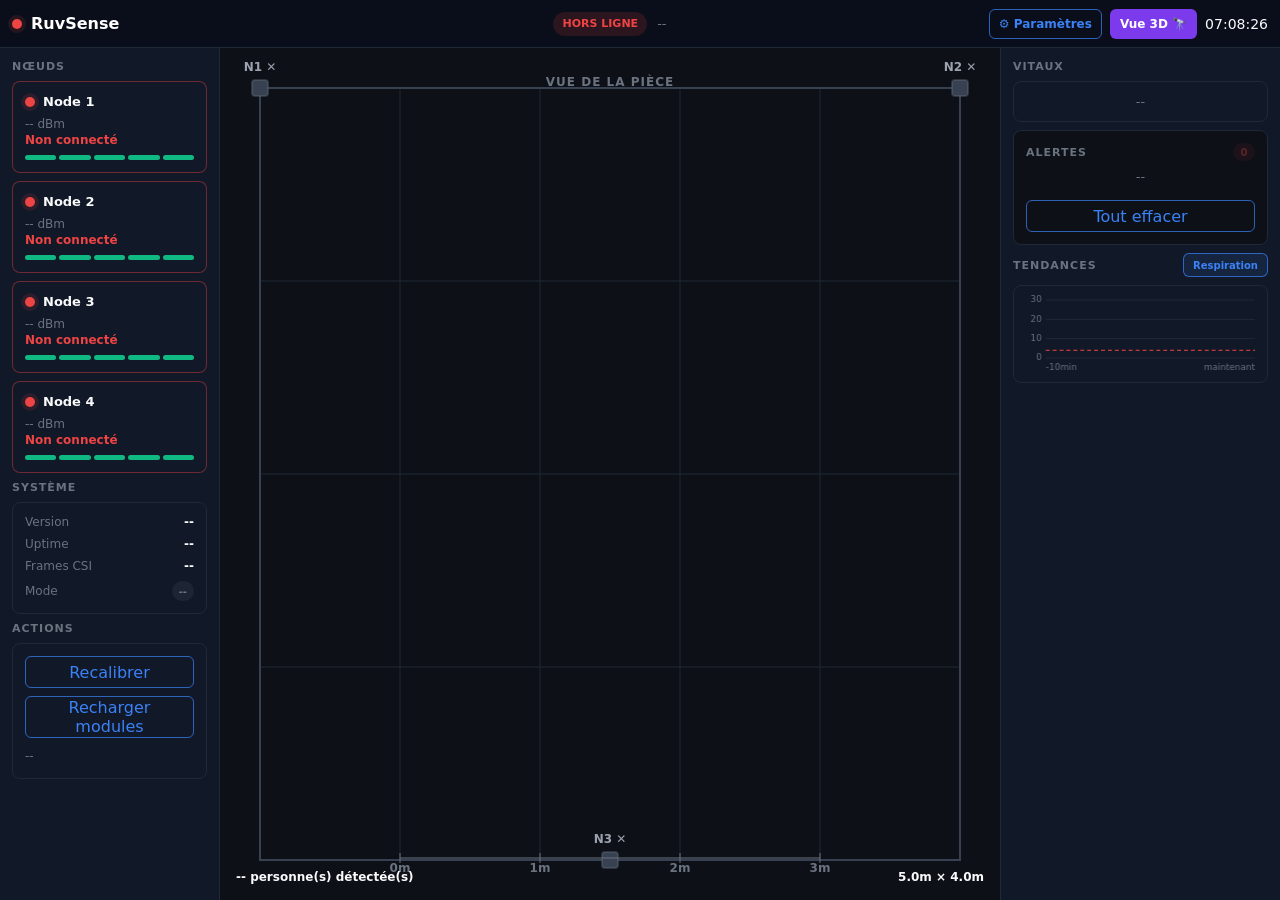
==== commit 21902d49: "feat: implement settings UI and backend infrastructure for room and node configuration management" ====
--- a/ui/index.html
+++ b/ui/index.html
@@ -18,7 +18,11 @@
       <span id="live-badge" class="live-badge is-offline">HORS LIGNE</span>
       <span id="active-node-summary" class="active-node-summary">--</span>
     </div>
-    <time id="header-clock" class="header-clock" datetime="">--:--:--</time>
+    <div class="header-actions">
+      <button id="settings-button" class="settings-button" type="button" title="Paramètres" aria-label="Paramètres" onclick="window.open('settings.html', '_blank')">⚙️ Paramètres</button>
+      <button id="view-3d-button" class="view-3d-button" type="button">Vue 3D 🔭</button>
+      <time id="header-clock" class="header-clock" datetime="">--:--:--</time>
+    </div>
   </header>
 
   <main class="app-layout">
@@ -65,6 +69,7 @@
     <section class="room-column" aria-labelledby="room-title">
       <div class="room-stage">
         <h1 id="room-title" class="room-title">VUE DE LA PIÈCE</h1>
+        <div id="room-config-banner" class="room-config-banner" role="status" hidden>⚠️ Positions des nœuds non configurées — cliquez sur ⚙️ Paramètres</div>
         <canvas id="room-canvas" class="room-canvas" aria-label="Vue de dessus de la piece"></canvas>
         <div id="person-halos" class="person-halos" aria-hidden="true"></div>
       </div>
@@ -99,7 +104,7 @@
 
   <script src="state.js"></script>
   <script src="api.js"></script>
-  <script src="alerts.js"></script>
+  <script type="module" src="alerts.js"></script>
   <script src="websocket.js"></script>
   <script>
     (() => {
@@ -109,9 +114,11 @@
         nodes: [
           { id: 1, x: 0, y: 0, label: 'Node 1' },
           { id: 2, x: 5, y: 0, label: 'Node 2' },
-          { id: 3, x: 0, y: 4, label: 'Node 3' },
+          { id: 3, x: 5, y: 4, label: 'Node 3' },
+          { id: 4, x: 0, y: 4, label: 'Node 4' },
         ],
       };
+      const ROOM_CANVAS_MARGIN = 40;
 
       const els = {};
       const trails = new Map();
@@ -119,6 +126,7 @@
       let canvasMetrics = null;
       let trendMode = 'breathing';
       let lastRenderAt = 0;
+      let roomResizeObserver = null;
 
       function $(id) {
         return document.getElementById(id);
@@ -129,6 +137,8 @@
           'connection-dot',
           'live-badge',
           'active-node-summary',
+          'view-3d-button',
+          'settings-button',
           'header-clock',
           'nodes-list',
           'system-version',
@@ -138,6 +148,7 @@
           'recalibrate-button',
           'reload-modules-button',
           'action-status',
+          'room-config-banner',
           'room-canvas',
           'person-halos',
           'vitals-list',
@@ -212,14 +223,14 @@
 
       function nodeKeyCandidates(node) {
         const id = node.id ?? node.node_id ?? node.name ?? node.label;
-        return [
-          String(id),
-          normalizeId(id),
-          normalizeId(`node ${id}`),
-          normalizeId(node.label),
-          normalizeId(node.name),
-          normalizeId(node.node_id),
-        ].filter(Boolean);
+        return [...new Set([
+          id,
+          `node ${id}`,
+          node.id,
+          node.node_id,
+          node.label,
+          node.name,
+        ].map(normalizeId).filter(Boolean))];
       }
 
       function stateNodeFor(configNode) {
@@ -238,21 +249,33 @@
         const configNodes = configuredNodes().map((node, index) => ({
           config: node,
           state: stateNodeFor(node),
+          configured: true,
           index,
         }));
 
         const known = new Set(configNodes.flatMap((entry) => nodeKeyCandidates(entry.config)));
+        const seenLive = new Set();
         Object.entries(window.RS.nodes).forEach(([key, node]) => {
-          const normalized = normalizeId(key || node.id || node.node_id || node.label);
-          if (known.has(normalized)) return;
+          const liveCandidates = nodeKeyCandidates({
+            id: node.id ?? node.node_id ?? key,
+            node_id: node.node_id,
+            label: node.label,
+            name: node.name,
+          });
+          if (liveCandidates.some((candidate) => known.has(candidate))) return;
+          const canonical = liveCandidates[0] || normalizeId(key);
+          if (seenLive.has(canonical)) return;
+          seenLive.add(canonical);
+          const id = node.id ?? node.node_id ?? key;
           configNodes.push({
             config: {
-              id: node.id || node.node_id || key,
+              id,
               label: node.label || node.name || `Node ${configNodes.length + 1}`,
-              x: node.x,
-              y: node.y,
+              x: node.x ?? node.position?.x ?? node.position_m?.[0],
+              y: node.y ?? node.position?.y ?? node.position_m?.[1],
             },
             state: node,
+            configured: false,
             index: configNodes.length,
           });
         });
@@ -312,6 +335,23 @@
         return entry.config.label || entry.config.name || `Node ${entry.index + 1}`;
       }
 
+      function nodeShortLabel(entry) {
+        const id = entry.config.id ?? entry.config.node_id ?? entry.index + 1;
+        const numeric = String(id).match(/\d+/)?.[0];
+        return numeric ? `N${numeric}` : String(id || `N${entry.index + 1}`);
+      }
+
+      function isFreshNode(nodeState) {
+        const seenAt = lastSeenMs(nodeState);
+        return seenAt != null && Date.now() - seenAt < 5000;
+      }
+
+      function nodeIndicatorClass(entry, nodeState) {
+        if (!entry.configured) return 'is-orange';
+        if (!nodeState) return 'is-red';
+        return freshnessClass(nodeState);
+      }
+
       function setStatus() {
         const connected = Boolean(window.RS.connected);
         els['connection-dot'].classList.toggle('is-online', connected);
@@ -331,7 +371,7 @@
         const nodes = allNodesForUi();
         els['nodes-list'].replaceChildren();
 
-        if ((!window.RS.connected && !Object.keys(window.RS.nodes).length) || !nodes.length) {
+        if (!nodes.length) {
           const card = document.createElement('article');
           card.className = 'card node-card';
           card.textContent = '--';
@@ -342,17 +382,19 @@
         nodes.forEach((entry) => {
           const node = entry.state;
           const active = isNodeActive(node);
-          const rssi = active ? safeNumber(node?.rssi ?? node?.rssi_dbm ?? node?.signal) : null;
+          const rssi = node ? safeNumber(node.rssi ?? node.rssi_dbm ?? node.signal) : null;
           const filled = rssiSegments(rssi);
 
           const card = document.createElement('article');
           card.className = 'card node-card';
+          if (!entry.configured) card.classList.add('is-unconfigured');
+          else if (!node) card.classList.add('is-stale');
 
           const row = document.createElement('div');
           row.className = 'node-row';
 
           const indicator = document.createElement('span');
-          indicator.className = `node-indicator ${freshnessClass(node)}`;
+          indicator.className = `node-indicator ${nodeIndicatorClass(entry, node)}`;
           indicator.setAttribute('aria-hidden', 'true');
 
           const name = document.createElement('strong');
@@ -367,7 +409,16 @@
           rssiLine.textContent = rssi == null ? '-- dBm' : `${Math.round(rssi)} dBm`;
 
           const ageLine = document.createElement('span');
-          ageLine.textContent = active ? ageLabel(node) : 'inactif';
+          ageLine.className = 'node-status';
+          if (!entry.configured) {
+            ageLine.textContent = 'Position non configurée';
+            ageLine.classList.add('is-orange');
+          } else if (!node) {
+            ageLine.textContent = 'Non connecté';
+            ageLine.classList.add('is-red');
+          } else {
+            ageLine.textContent = active ? ageLabel(node) : 'inactif';
+          }
 
           details.append(rssiLine, ageLine);
 
@@ -402,6 +453,12 @@
         if (mode === 'LIVE') els['system-mode'].classList.add('is-live');
         else if (mode === 'SIMULATION') els['system-mode'].classList.add('is-simulation');
         else els['system-mode'].classList.add('is-empty');
+      }
+
+      function renderRoomConfigBanner() {
+        const banner = els['room-config-banner'];
+        if (!banner) return;
+        banner.hidden = window.RS.room_config_source !== 'default';
       }
 
       function confidencePercent(person) {
@@ -461,8 +518,8 @@
       function roomToScreen(x, y) {
         if (!canvasMetrics) return { x: 0, y: 0 };
         return {
-          x: canvasMetrics.roomX + x * canvasMetrics.scale,
-          y: canvasMetrics.roomY + y * canvasMetrics.scale,
+          x: canvasMetrics.roomX + (x / canvasMetrics.roomW) * canvasMetrics.usableW,
+          y: canvasMetrics.roomY + (y / canvasMetrics.roomH) * canvasMetrics.usableH,
         };
       }
 
@@ -471,47 +528,52 @@
         ctx.lineWidth = 1;
         ctx.beginPath();
         for (let x = 0; x <= metrics.roomW + 0.001; x += 1) {
-          const sx = metrics.roomX + x * metrics.scale;
+          const sx = metrics.roomX + (x / metrics.roomW) * metrics.usableW;
           ctx.moveTo(sx, metrics.roomY);
-          ctx.lineTo(sx, metrics.roomY + metrics.roomH * metrics.scale);
+          ctx.lineTo(sx, metrics.roomY + metrics.usableH);
         }
         for (let y = 0; y <= metrics.roomH + 0.001; y += 1) {
-          const sy = metrics.roomY + y * metrics.scale;
+          const sy = metrics.roomY + (y / metrics.roomH) * metrics.usableH;
           ctx.moveTo(metrics.roomX, sy);
-          ctx.lineTo(metrics.roomX + metrics.roomW * metrics.scale, sy);
+          ctx.lineTo(metrics.roomX + metrics.usableW, sy);
         }
         ctx.stroke();
       }
 
       function drawNodes(ctx) {
         allNodesForUi().forEach((entry) => {
+          if (!entry.configured) return;
           const x = safeNumber(entry.config.x ?? entry.config.position?.x ?? entry.config.position_m?.[0]);
           const y = safeNumber(entry.config.y ?? entry.config.position?.y ?? entry.config.position_m?.[1]);
           if (x == null || y == null) return;
-          const active = isNodeActive(entry.state);
+          const hasLiveState = Boolean(entry.state);
           const p = roomToScreen(x, y);
 
-          if (active) {
+          if (hasLiveState) {
             ctx.beginPath();
             ctx.fillStyle = 'rgba(59, 130, 246, 0.10)';
-            ctx.strokeStyle = 'rgba(59, 130, 246, 0.28)';
-            ctx.lineWidth = 1;
-            ctx.arc(p.x, p.y, Math.max(34, canvasMetrics.scale * 1.1), 0, Math.PI * 2);
+            ctx.arc(p.x, p.y, 80, 0, Math.PI * 2);
             ctx.fill();
-            ctx.stroke();
           }
 
-          roundRect(ctx, p.x - 18, p.y - 14, 36, 28, 6);
-          ctx.fillStyle = active ? '#3b82f6' : '#374151';
+          roundRect(ctx, p.x - 8, p.y - 8, 16, 16, 3);
+          ctx.fillStyle = hasLiveState ? '#3b82f6' : '#374151';
           ctx.fill();
-          ctx.strokeStyle = active ? 'rgba(249, 250, 251, 0.42)' : 'rgba(107, 114, 128, 0.35)';
+          ctx.strokeStyle = hasLiveState ? 'rgba(249, 250, 251, 0.42)' : 'rgba(107, 114, 128, 0.35)';
           ctx.stroke();
 
-          ctx.fillStyle = '#f9fafb';
+          ctx.fillStyle = hasLiveState ? '#f9fafb' : '#9ca3af';
           ctx.font = '600 12px system-ui, sans-serif';
           ctx.textAlign = 'center';
-          ctx.textBaseline = 'middle';
-          ctx.fillText(`N${entry.index + 1}`, p.x, p.y);
+          ctx.textBaseline = 'bottom';
+          ctx.fillText(`${nodeShortLabel(entry)}${hasLiveState ? '' : ' ✕'}`, p.x, p.y - 14);
+
+          if (hasLiveState && isFreshNode(entry.state)) {
+            ctx.beginPath();
+            ctx.fillStyle = '#10b981';
+            ctx.arc(p.x, p.y - 8, 3, 0, Math.PI * 2);
+            ctx.fill();
+          }
         });
       }
 
@@ -551,7 +613,8 @@
       }
 
       function drawScale(ctx, metrics) {
-        const rulerWidth = Math.min(metrics.roomW, 3) * metrics.scale;
+        const rulerMeters = Math.min(metrics.roomW, 3);
+        const rulerWidth = (rulerMeters / metrics.roomW) * metrics.usableW;
         const x = Math.max(metrics.roomX, (metrics.width - rulerWidth) / 2);
         const y = metrics.height - 42;
         ctx.strokeStyle = '#6b7280';
@@ -560,8 +623,8 @@
         ctx.beginPath();
         ctx.moveTo(x, y);
         ctx.lineTo(x + rulerWidth, y);
-        for (let i = 0; i <= Math.min(metrics.roomW, 3); i += 1) {
-          const tx = x + i * metrics.scale;
+        for (let i = 0; i <= rulerMeters; i += 1) {
+          const tx = x + (i / metrics.roomW) * metrics.usableW;
           ctx.moveTo(tx, y - 5);
           ctx.lineTo(tx, y + 5);
           ctx.fillText(`${i}m`, tx, y + 17);
@@ -623,18 +686,19 @@
           syncHalos();
           return;
         }
-        const margins = { left: 46, right: 32, top: 52, bottom: 70 };
-        const availableW = Math.max(80, width - margins.left - margins.right);
-        const availableH = Math.max(80, height - margins.top - margins.bottom);
-        const scale = Math.min(availableW / roomW, availableH / roomH);
+        const margin = ROOM_CANVAS_MARGIN;
+        const usableW = Math.max(1, width - margin * 2);
+        const usableH = Math.max(1, height - margin * 2);
         canvasMetrics = {
           width,
           height,
           roomW,
           roomH,
-          scale,
-          roomX: margins.left + (availableW - roomW * scale) / 2,
-          roomY: margins.top + (availableH - roomH * scale) / 2,
+          usableW,
+          usableH,
+          scale: Math.min(usableW / roomW, usableH / roomH),
+          roomX: margin,
+          roomY: margin,
         };
 
         ctx.clearRect(0, 0, width, height);
@@ -648,8 +712,8 @@
         ctx.strokeRect(
           canvasMetrics.roomX,
           canvasMetrics.roomY,
-          roomW * scale,
-          roomH * scale,
+          canvasMetrics.usableW,
+          canvasMetrics.usableH,
         );
 
         drawNodes(ctx);
@@ -924,6 +988,7 @@
         setStatus();
         renderNodes();
         renderSystem();
+        renderRoomConfigBanner();
         drawRoom();
         renderVitals();
         renderAlerts();
@@ -946,6 +1011,19 @@
         }, remaining);
       }
 
+      async function loadRoomConfigForDashboard() {
+        const apiConfig = await window.RSApi?.loadRoomConfig?.();
+        if (apiConfig) return apiConfig;
+        try {
+          const response = await fetch('/ui/room-config.json', { cache: 'no-store' });
+          if (!response.ok) return null;
+          const config = await response.json();
+          return config && typeof config === 'object' ? config : null;
+        } catch {
+          return null;
+        }
+      }
+
       function bindEvents() {
         window.addEventListener('rs:update', () => {
           const now = performance.now();
@@ -954,6 +1032,15 @@
           renderAll();
         });
         window.addEventListener('resize', drawRoom);
+        if (window.ResizeObserver && els['room-canvas']) {
+          roomResizeObserver = new ResizeObserver(() => {
+            window.requestAnimationFrame(drawRoom);
+          });
+          roomResizeObserver.observe(els['room-canvas']);
+        }
+        els['view-3d-button'].addEventListener('click', () => {
+          window.open('/ui/observatory.html', '_blank');
+        });
         els['clear-alerts-button'].addEventListener('click', () => {
           window.RSAlerts.clearAlerts();
         });
@@ -971,10 +1058,12 @@
 
       async function loadInitialData() {
         try {
-          const config = await window.RSApi.loadRoomConfig();
+          const config = await loadRoomConfigForDashboard();
           window.RS.room_config = config || DEFAULT_ROOM;
+          window.RS.room_config_source = config ? 'file' : 'default';
         } catch {
           window.RS.room_config = DEFAULT_ROOM;
+          window.RS.room_config_source = 'default';
         }
 
         const [version, features] = await Promise.all([
--- a/ui/style.css
+++ b/ui/style.css
@@ -55,7 +55,7 @@
 
 .brand,
 .live-strip,
-.header-clock {
+.header-actions {
   min-width: 0;
   padding-inline: var(--column-padding);
 }
@@ -134,10 +134,51 @@
 }
 
 .header-clock {
-  justify-self: end;
   color: var(--text-primary);
   font-variant-numeric: tabular-nums;
   font-size: 14px;
+}
+
+.header-actions {
+  justify-self: end;
+  display: inline-flex;
+  align-items: center;
+  justify-content: flex-end;
+  gap: 8px;
+}
+
+.view-3d-button,
+.settings-button {
+  min-height: 30px;
+  display: inline-flex;
+  align-items: center;
+  justify-content: center;
+  border-radius: 6px;
+  cursor: pointer;
+  font-size: 12px;
+  font-weight: 800;
+  white-space: nowrap;
+}
+
+.view-3d-button {
+  background: #7c3aed;
+  color: #fff;
+  padding: 5px 10px;
+}
+
+.view-3d-button:hover {
+  background: #6d28d9;
+}
+
+.settings-button {
+  border: 1px solid rgba(59, 130, 246, 0.72);
+  background: transparent;
+  color: var(--accent);
+  padding: 5px 9px;
+}
+
+.settings-button:hover {
+  background: rgba(59, 130, 246, 0.12);
 }
 
 .app-layout {
@@ -194,6 +235,28 @@
   font-size: 12px;
   font-weight: 700;
   letter-spacing: 1px;
+}
+
+.room-config-banner {
+  position: absolute;
+  top: 40px;
+  left: 50%;
+  z-index: 3;
+  max-width: min(620px, calc(100% - 32px));
+  transform: translateX(-50%);
+  border: 1px solid rgba(245, 158, 11, 0.42);
+  border-radius: 8px;
+  background: rgba(17, 24, 39, 0.94);
+  color: #fbbf24;
+  padding: 8px 12px;
+  font-size: 12px;
+  font-weight: 800;
+  text-align: center;
+  box-shadow: 0 12px 34px rgba(0, 0, 0, 0.24);
+}
+
+.room-config-banner[hidden] {
+  display: none;
 }
 
 .room-canvas {
@@ -492,6 +555,16 @@
   font-size: 12px;
 }
 
+.node-status.is-red {
+  color: var(--alert-red);
+  font-weight: 800;
+}
+
+.node-status.is-orange {
+  color: var(--alert-orange);
+  font-weight: 800;
+}
+
 .signal-bar {
   display: grid;
   grid-template-columns: repeat(5, minmax(0, 1fr));
@@ -958,6 +1031,12 @@
     justify-self: start;
   }
 
+  .header-actions {
+    justify-self: start;
+    justify-content: flex-start;
+    flex-wrap: wrap;
+  }
+
   .app-layout {
     height: auto;
     min-height: calc(100vh - 48px);
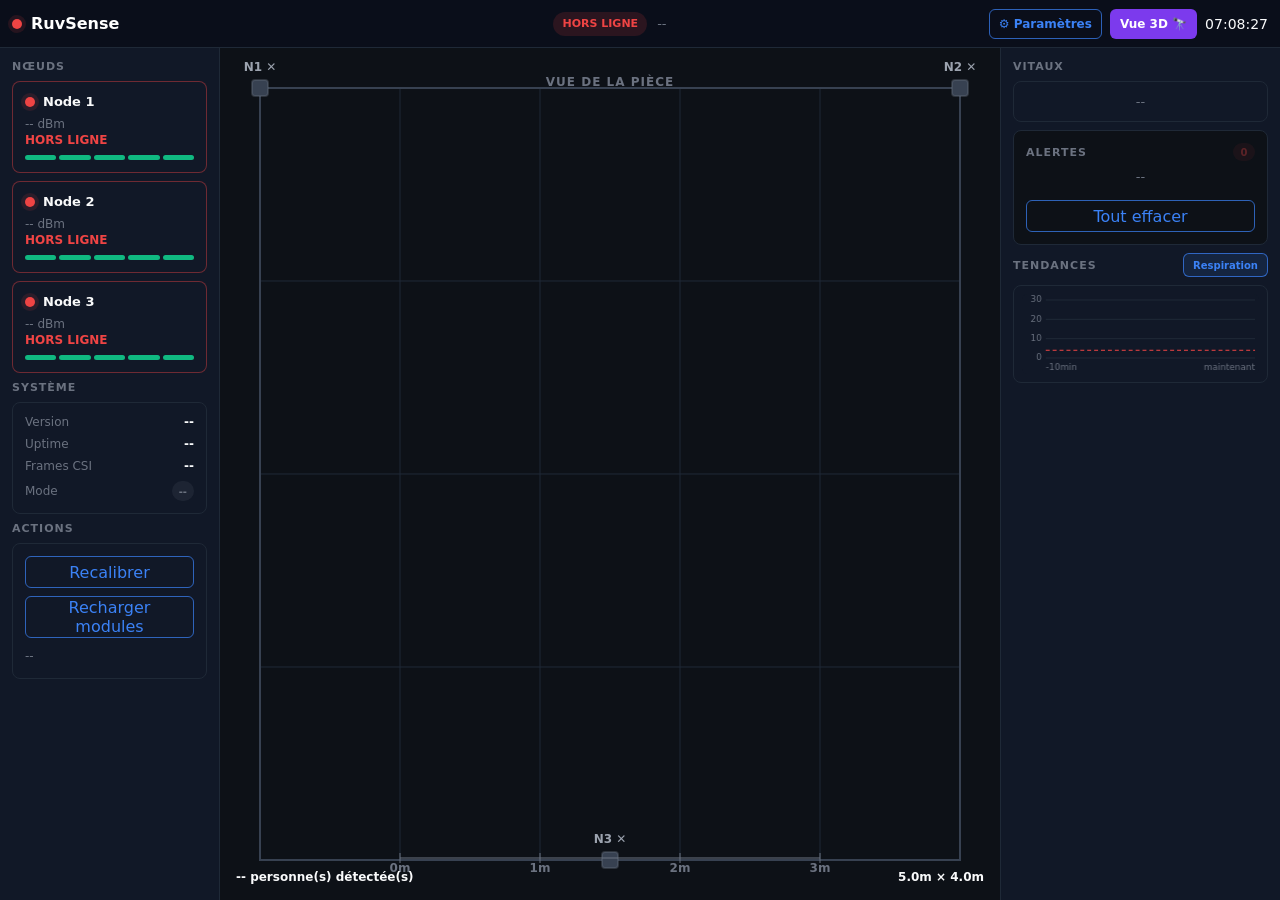
==== commit c774875b: "feat: implement mobile state management, visualization components, and comprehensive test coverage f" ====
--- a/ui/index.html
+++ b/ui/index.html
@@ -288,7 +288,7 @@
         if (nodeState.active === false) return false;
         const seenAt = lastSeenMs(nodeState);
         if (seenAt == null) return Boolean(nodeState.active);
-        return Date.now() - seenAt < 30000;
+        return Date.now() - seenAt <= 10000;
       }
 
       function lastSeenMs(nodeState) {
@@ -316,9 +316,7 @@
         const seenAt = lastSeenMs(nodeState);
         if (seenAt == null) return 'is-red';
         const age = Date.now() - seenAt;
-        if (age < 5000) return 'is-green';
-        if (age < 30000) return 'is-orange';
-        return 'is-red';
+        return nodeState?.active === true && age <= 10000 ? 'is-green' : 'is-red';
       }
 
       function rssiSegments(rssi) {
@@ -341,15 +339,9 @@
         return numeric ? `N${numeric}` : String(id || `N${entry.index + 1}`);
       }
 
-      function isFreshNode(nodeState) {
-        const seenAt = lastSeenMs(nodeState);
-        return seenAt != null && Date.now() - seenAt < 5000;
-      }
-
       function nodeIndicatorClass(entry, nodeState) {
-        if (!entry.configured) return 'is-orange';
         if (!nodeState) return 'is-red';
-        return freshnessClass(nodeState);
+        return isNodeActive(nodeState) ? 'is-green' : freshnessClass(nodeState);
       }
 
       function setStatus() {
@@ -363,7 +355,6 @@
         const activeNames = allNodesForUi()
           .filter((entry) => isNodeActive(entry.state))
           .map(displayNodeName);
-        const nodeLabel = activeNames.length === 1 ? 'nœud actif' : 'nœuds actifs';
         els['active-node-summary'].textContent = activeNames.length ? activeNames.join(', ') : '--';
       }
 
@@ -410,14 +401,18 @@
 
           const ageLine = document.createElement('span');
           ageLine.className = 'node-status';
-          if (!entry.configured) {
+          if (!entry.configured && active) {
             ageLine.textContent = 'Position non configurée';
-            ageLine.classList.add('is-orange');
+            ageLine.classList.add('is-green');
+          } else if (!entry.configured) {
+            ageLine.textContent = 'HORS LIGNE';
+            ageLine.classList.add('is-red');
           } else if (!node) {
-            ageLine.textContent = 'Non connecté';
+            ageLine.textContent = 'HORS LIGNE';
             ageLine.classList.add('is-red');
           } else {
-            ageLine.textContent = active ? ageLabel(node) : 'inactif';
+            ageLine.textContent = active ? ageLabel(node) : 'HORS LIGNE';
+            ageLine.classList.add(active ? 'is-green' : 'is-red');
           }
 
           details.append(rssiLine, ageLine);
@@ -436,9 +431,6 @@
       }
 
       function modeValue() {
-        const features = window.RS.features || {};
-        const explicitMode = features.mode || features.runtime_mode || window.RS.mode;
-        if (String(explicitMode).toLowerCase().includes('sim')) return 'SIMULATION';
         if (window.RS.connected) return 'LIVE';
         return '--';
       }
@@ -451,7 +443,6 @@
         els['system-mode'].textContent = mode;
         els['system-mode'].className = 'mode-badge';
         if (mode === 'LIVE') els['system-mode'].classList.add('is-live');
-        else if (mode === 'SIMULATION') els['system-mode'].classList.add('is-simulation');
         else els['system-mode'].classList.add('is-empty');
       }
 
@@ -1025,12 +1016,14 @@
       }
 
       function bindEvents() {
-        window.addEventListener('rs:update', () => {
+        const scheduleRender = () => {
           const now = performance.now();
           if (now - lastRenderAt < 80) return;
           lastRenderAt = now;
           renderAll();
-        });
+        };
+        window.RuvSenseWS?.onUpdate(scheduleRender);
+        window.addEventListener('rs:update', scheduleRender);
         window.addEventListener('resize', drawRoom);
         if (window.ResizeObserver && els['room-canvas']) {
           roomResizeObserver = new ResizeObserver(() => {
@@ -1088,6 +1081,7 @@
         bindEvents();
         renderAll();
         loadInitialData();
+        window.RuvSenseWS?.connect(window.RUVSENSE_CONFIG?.api_base);
         animationLoop();
       }
 
--- a/ui/style.css
+++ b/ui/style.css
@@ -631,11 +631,6 @@
   color: var(--accent);
 }
 
-.system-mode-badge.is-simulation {
-  background: rgba(245, 158, 11, 0.16);
-  color: var(--alert-orange);
-}
-
 .left-action-row {
   display: grid;
   gap: 8px;
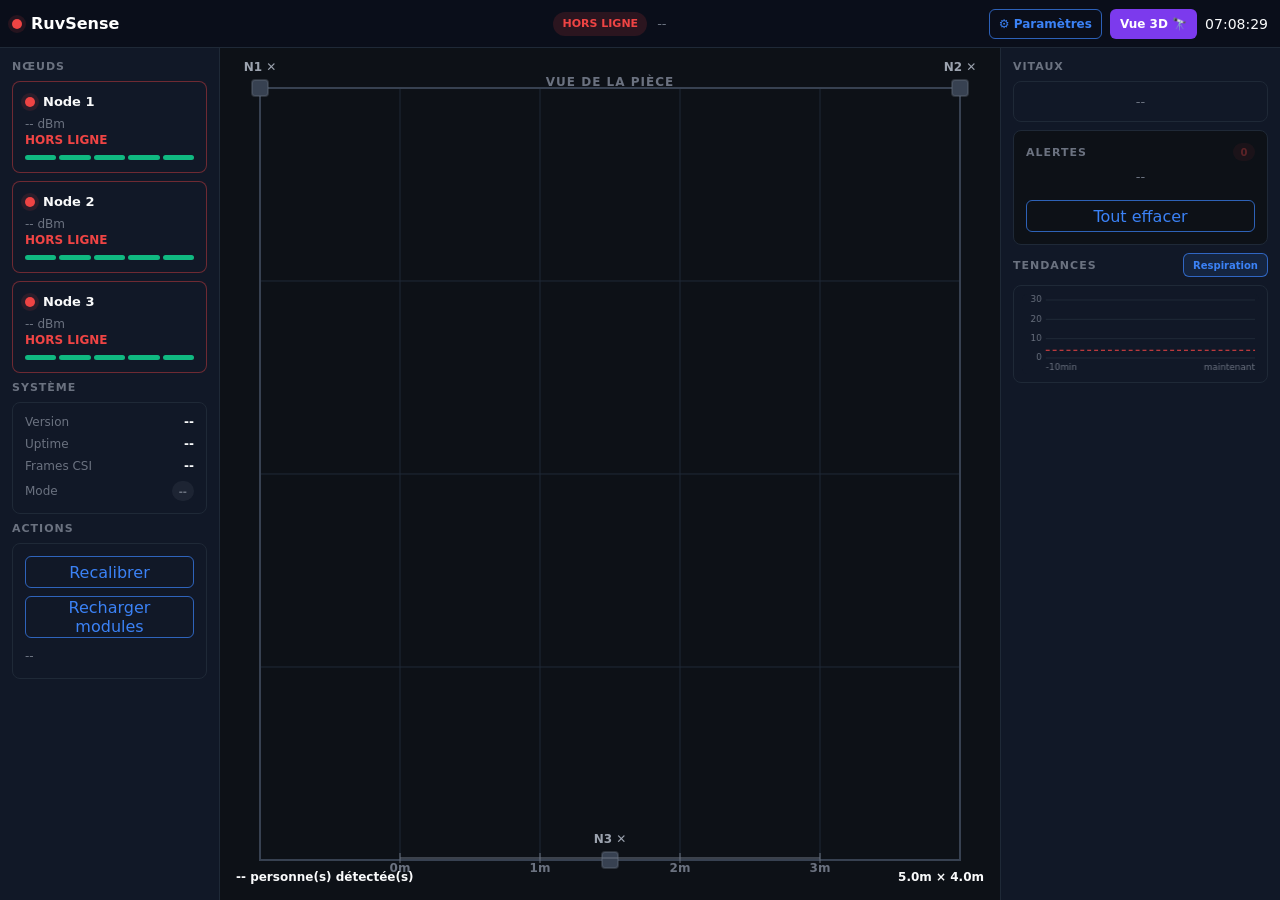
==== commit ed1120f7: "feat: implement observatory HUD interface with modular data panels and real-time status tracking" ====
--- a/ui/index.html
+++ b/ui/index.html
@@ -114,8 +114,7 @@
         nodes: [
           { id: 1, x: 0, y: 0, label: 'Node 1' },
           { id: 2, x: 5, y: 0, label: 'Node 2' },
-          { id: 3, x: 5, y: 4, label: 'Node 3' },
-          { id: 4, x: 0, y: 4, label: 'Node 4' },
+          { id: 3, x: 2.5, y: 4, label: 'Node 3' },
         ],
       };
       const ROOM_CANVAS_MARGIN = 40;
@@ -123,6 +122,7 @@
       const els = {};
       const trails = new Map();
       const zeroBreathingSince = new Map();
+      const nodeProjectionLogKeys = new Map();
       let canvasMetrics = null;
       let trendMode = 'breathing';
       let lastRenderAt = 0;
@@ -190,6 +190,17 @@
         return String(value ?? '').toLowerCase().replace(/[^a-z0-9]/g, '');
       }
 
+      function normalizeNodeId(value) {
+        const raw = String(value ?? '').trim();
+        if (!raw) return '';
+        const numeric = Number(raw);
+        return Number.isFinite(numeric) ? String(numeric) : raw;
+      }
+
+      function nodeIdFrom(node, fallback = null) {
+        return normalizeNodeId(node?.node_id ?? node?.id ?? fallback);
+      }
+
       function roomConfig() {
         return window.RS.room_config || DEFAULT_ROOM;
       }
@@ -221,66 +232,67 @@
         return rawNodes.length ? rawNodes : DEFAULT_ROOM.nodes;
       }
 
-      function nodeKeyCandidates(node) {
-        const id = node.id ?? node.node_id ?? node.name ?? node.label;
-        return [...new Set([
-          id,
-          `node ${id}`,
-          node.id,
-          node.node_id,
-          node.label,
-          node.name,
-        ].map(normalizeId).filter(Boolean))];
-      }
-
-      function stateNodeFor(configNode) {
-        const candidates = nodeKeyCandidates(configNode);
-        for (const candidate of candidates) {
-          if (window.RS.nodes[candidate]) return window.RS.nodes[candidate];
-        }
-        const entries = Object.entries(window.RS.nodes);
-        return entries.find(([key, node]) => {
-          const values = [key, node.id, node.node_id, node.label, node.name].map(normalizeId);
-          return values.some((value) => candidates.includes(value));
-        })?.[1] || null;
-      }
-
-      function allNodesForUi() {
-        const configNodes = configuredNodes().map((node, index) => ({
-          config: node,
-          state: stateNodeFor(node),
-          configured: true,
-          index,
-        }));
-
-        const known = new Set(configNodes.flatMap((entry) => nodeKeyCandidates(entry.config)));
-        const seenLive = new Set();
-        Object.entries(window.RS.nodes).forEach(([key, node]) => {
-          const liveCandidates = nodeKeyCandidates({
-            id: node.id ?? node.node_id ?? key,
-            node_id: node.node_id,
-            label: node.label,
-            name: node.name,
+      function liveNodesById() {
+        const nodesById = new Map();
+        Object.entries(window.RS.nodes || {}).forEach(([key, node]) => {
+          const id = nodeIdFrom(node, key);
+          if (!id) return;
+          const previous = nodesById.get(id) || {};
+          nodesById.set(id, {
+            ...previous,
+            ...node,
+            id: node?.id ?? previous.id ?? id,
+            node_id: node?.node_id ?? previous.node_id ?? id,
           });
-          if (liveCandidates.some((candidate) => known.has(candidate))) return;
-          const canonical = liveCandidates[0] || normalizeId(key);
-          if (seenLive.has(canonical)) return;
-          seenLive.add(canonical);
-          const id = node.id ?? node.node_id ?? key;
-          configNodes.push({
+        });
+        return nodesById;
+      }
+
+      function nodesByIdForUi() {
+        const nodesById = new Map();
+        const liveById = liveNodesById();
+
+        configuredNodes().forEach((node, index) => {
+          const id = nodeIdFrom(node, index + 1);
+          if (!id) return;
+          nodesById.set(id, {
+            node_id: id,
+            config: {
+              ...node,
+              id: node.id ?? id,
+              node_id: node.node_id ?? id,
+            },
+            state: liveById.get(id) || null,
+            configured: true,
+            index: nodesById.size,
+          });
+        });
+
+        liveById.forEach((node, id) => {
+          if (nodesById.has(id)) return;
+          nodesById.set(id, {
+            node_id: id,
             config: {
               id,
-              label: node.label || node.name || `Node ${configNodes.length + 1}`,
+              node_id: id,
+              label: node.label || node.name || `Node ${id}`,
               x: node.x ?? node.position?.x ?? node.position_m?.[0],
               y: node.y ?? node.position?.y ?? node.position_m?.[1],
             },
             state: node,
             configured: false,
-            index: configNodes.length,
+            index: nodesById.size,
           });
         });
 
-        return configNodes;
+        return nodesById;
+      }
+
+      function allNodesForUi() {
+        return [...nodesByIdForUi().values()].map((entry, index) => ({
+          ...entry,
+          index,
+        }));
       }
 
       function isNodeActive(nodeState) {
@@ -330,11 +342,17 @@
       }
 
       function displayNodeName(entry) {
-        return entry.config.label || entry.config.name || `Node ${entry.index + 1}`;
+        return entry.config.label || entry.config.name || `Node ${entry.node_id || entry.index + 1}`;
+      }
+
+      function nodeAlertName(entry) {
+        const id = String(entry.node_id ?? entry.config.id ?? entry.index + 1);
+        const numeric = id.match(/\d+/)?.[0];
+        return `Node ${numeric || id}`;
       }
 
       function nodeShortLabel(entry) {
-        const id = entry.config.id ?? entry.config.node_id ?? entry.index + 1;
+        const id = entry.node_id ?? entry.config.id ?? entry.config.node_id ?? entry.index + 1;
         const numeric = String(id).match(/\d+/)?.[0];
         return numeric ? `N${numeric}` : String(id || `N${entry.index + 1}`);
       }
@@ -342,6 +360,115 @@
       function nodeIndicatorClass(entry, nodeState) {
         if (!nodeState) return 'is-red';
         return isNodeActive(nodeState) ? 'is-green' : freshnessClass(nodeState);
+      }
+
+      function nodePosition(entry) {
+        const config = entry?.config || {};
+        const state = entry?.state || {};
+        const x = safeNumber(
+          config.x
+          ?? config.position?.x
+          ?? config.position_m?.[0]
+          ?? state.x
+          ?? state.position?.x
+          ?? state.position_m?.[0],
+        );
+        const y = safeNumber(
+          config.y
+          ?? config.position?.y
+          ?? config.position_m?.[1]
+          ?? state.y
+          ?? state.position?.y
+          ?? state.position_m?.[1],
+        );
+        return x == null || y == null ? null : { x, y };
+      }
+
+      function defaultNodePosition(entry) {
+        const id = Number(entry?.node_id ?? entry?.config?.id ?? entry?.index + 1);
+        const roomW = roomWidth();
+        const roomH = roomHeight();
+        const anchors = [
+          { x: 0, y: 0 },
+          { x: roomW, y: 0 },
+          { x: roomW, y: roomH },
+          { x: 0, y: roomH },
+          { x: roomW / 2, y: 0 },
+          { x: roomW / 2, y: roomH },
+          { x: 0, y: roomH / 2 },
+          { x: roomW, y: roomH / 2 },
+        ];
+        return anchors[((Number.isFinite(id) ? Math.max(1, id) : entry.index + 1) - 1) % anchors.length];
+      }
+
+      function isOutsideConfiguredRoom(x, y, roomW = roomWidth(), roomH = roomHeight()) {
+        return x < 0 || y < 0 || x > roomW || y > roomH;
+      }
+
+      function nodeOutsideConfiguredRoom(entry) {
+        const position = nodePosition(entry);
+        return Boolean(position && isOutsideConfiguredRoom(position.x, position.y));
+      }
+
+      function outOfBoundsArrow(x, y, roomW, roomH) {
+        if (x < 0 || x > roomW) return '→';
+        if (y < 0 || y > roomH) return '↑';
+        return '';
+      }
+
+      function activeNodesWithPositions(nodes = allNodesForUi()) {
+        return nodes
+          .filter((entry) => isNodeActive(entry.state))
+          .map((entry) => ({ entry, position: nodePosition(entry) }))
+          .filter((item) => item.position);
+      }
+
+      function zoomToFitBounds(nodes, roomW, roomH) {
+        const activePositioned = activeNodesWithPositions(nodes);
+        if (!activePositioned.length) return { originX: 0, originY: 0, roomW, roomH, zoomed: false };
+        const allOutside = activePositioned.every(({ position }) => (
+          isOutsideConfiguredRoom(position.x, position.y, roomW, roomH)
+        ));
+        if (!allOutside) return { originX: 0, originY: 0, roomW, roomH, zoomed: false };
+
+        const xs = activePositioned.map(({ position }) => position.x);
+        const ys = activePositioned.map(({ position }) => position.y);
+        const originX = Math.min(0, ...xs);
+        const originY = Math.min(0, ...ys);
+        const maxX = Math.max(roomW, ...xs);
+        const maxY = Math.max(roomH, ...ys);
+        return {
+          originX,
+          originY,
+          roomW: Math.max(1, maxX - originX),
+          roomH: Math.max(1, maxY - originY),
+          zoomed: true,
+        };
+      }
+
+      function logNodeProjection(entry, x, y, px, py) {
+        if (!canvasMetrics) return;
+        const id = entry.node_id ?? entry.config?.id ?? entry.index + 1;
+        const key = [
+          id,
+          x.toFixed(3),
+          y.toFixed(3),
+          px.toFixed(1),
+          py.toFixed(1),
+          canvasMetrics.canvasWidth,
+          canvasMetrics.canvasHeight,
+          canvasMetrics.configRoomW,
+          canvasMetrics.configRoomH,
+        ].join('|');
+        if (nodeProjectionLogKeys.get(id) === key) return;
+        nodeProjectionLogKeys.set(id, key);
+        console.log(
+          'Node', id,
+          'pos metres:', x, y,
+          'pos pixels:', px, py,
+          'canvas size:', canvasMetrics.canvasWidth, canvasMetrics.canvasHeight,
+          'room config:', canvasMetrics.configRoomW, canvasMetrics.configRoomH,
+        );
       }
 
       function setStatus() {
@@ -375,10 +502,12 @@
           const active = isNodeActive(node);
           const rssi = node ? safeNumber(node.rssi ?? node.rssi_dbm ?? node.signal) : null;
           const filled = rssiSegments(rssi);
+          const outsideConfiguredRoom = nodeOutsideConfiguredRoom(entry);
 
           const card = document.createElement('article');
           card.className = 'card node-card';
-          if (!entry.configured) card.classList.add('is-unconfigured');
+          if (outsideConfiguredRoom) card.classList.add('is-aging');
+          else if (!entry.configured) card.classList.add('is-unconfigured');
           else if (!node) card.classList.add('is-stale');
 
           const row = document.createElement('div');
@@ -401,7 +530,10 @@
 
           const ageLine = document.createElement('span');
           ageLine.className = 'node-status';
-          if (!entry.configured && active) {
+          if (outsideConfiguredRoom) {
+            ageLine.textContent = `${nodeAlertName(entry)} — hors du plan configuré`;
+            ageLine.classList.add('is-orange');
+          } else if (!entry.configured && active) {
             ageLine.textContent = 'Position non configurée';
             ageLine.classList.add('is-green');
           } else if (!entry.configured) {
@@ -506,11 +638,22 @@
         ctx.closePath();
       }
 
-      function roomToScreen(x, y) {
+      function roomToScreen(x, y, options = {}) {
         if (!canvasMetrics) return { x: 0, y: 0 };
+        const px = canvasMetrics.roomX + ((x - canvasMetrics.originX) / canvasMetrics.roomW) * canvasMetrics.usableW;
+        const py = canvasMetrics.roomY + ((y - canvasMetrics.originY) / canvasMetrics.roomH) * canvasMetrics.usableH;
+        const outsideCanvas = px < 0 || px > canvasMetrics.width || py < 0 || py > canvasMetrics.height;
+        if (options.entry) logNodeProjection(options.entry, x, y, px, py);
+        if (!options.clamp || !outsideCanvas) {
+          return { x: px, y: py, rawX: px, rawY: py, outsideCanvas, clamped: false };
+        }
         return {
-          x: canvasMetrics.roomX + (x / canvasMetrics.roomW) * canvasMetrics.usableW,
-          y: canvasMetrics.roomY + (y / canvasMetrics.roomH) * canvasMetrics.usableH,
+          x: Math.max(0, Math.min(canvasMetrics.width, px)),
+          y: Math.max(0, Math.min(canvasMetrics.height, py)),
+          rawX: px,
+          rawY: py,
+          outsideCanvas,
+          clamped: true,
         };
       }
 
@@ -533,14 +676,17 @@
 
       function drawNodes(ctx) {
         allNodesForUi().forEach((entry) => {
-          if (!entry.configured) return;
-          const x = safeNumber(entry.config.x ?? entry.config.position?.x ?? entry.config.position_m?.[0]);
-          const y = safeNumber(entry.config.y ?? entry.config.position?.y ?? entry.config.position_m?.[1]);
-          if (x == null || y == null) return;
-          const hasLiveState = Boolean(entry.state);
-          const p = roomToScreen(x, y);
-
-          if (hasLiveState) {
+          const position = nodePosition(entry) || defaultNodePosition(entry);
+          const x = position.x;
+          const y = position.y;
+          const active = isNodeActive(entry.state);
+          const outsideConfiguredRoom = isOutsideConfiguredRoom(x, y, canvasMetrics.configRoomW, canvasMetrics.configRoomH);
+          const p = roomToScreen(x, y, { clamp: true, entry });
+          const arrow = p.clamped
+            ? (p.rawY < 0 || p.rawY > canvasMetrics.height ? '↑' : '→')
+            : outOfBoundsArrow(x, y, canvasMetrics.configRoomW, canvasMetrics.configRoomH);
+
+          if (active) {
             ctx.beginPath();
             ctx.fillStyle = 'rgba(59, 130, 246, 0.10)';
             ctx.arc(p.x, p.y, 80, 0, Math.PI * 2);
@@ -548,18 +694,18 @@
           }
 
           roundRect(ctx, p.x - 8, p.y - 8, 16, 16, 3);
-          ctx.fillStyle = hasLiveState ? '#3b82f6' : '#374151';
+          ctx.fillStyle = active ? '#3b82f6' : '#374151';
           ctx.fill();
-          ctx.strokeStyle = hasLiveState ? 'rgba(249, 250, 251, 0.42)' : 'rgba(107, 114, 128, 0.35)';
+          ctx.strokeStyle = active ? 'rgba(249, 250, 251, 0.42)' : 'rgba(107, 114, 128, 0.35)';
           ctx.stroke();
 
-          ctx.fillStyle = hasLiveState ? '#f9fafb' : '#9ca3af';
+          ctx.fillStyle = active ? '#f9fafb' : '#9ca3af';
           ctx.font = '600 12px system-ui, sans-serif';
           ctx.textAlign = 'center';
           ctx.textBaseline = 'bottom';
-          ctx.fillText(`${nodeShortLabel(entry)}${hasLiveState ? '' : ' ✕'}`, p.x, p.y - 14);
-
-          if (hasLiveState && isFreshNode(entry.state)) {
+          ctx.fillText(`${nodeShortLabel(entry)}${active ? '' : ' ✕'}${outsideConfiguredRoom || p.clamped ? ` ${arrow}` : ''}`, p.x, p.y - 14);
+
+          if (active) {
             ctx.beginPath();
             ctx.fillStyle = '#10b981';
             ctx.arc(p.x, p.y - 8, 3, 0, Math.PI * 2);
@@ -632,7 +778,8 @@
         ctx.fillText(`${count} personne(s) détectée(s)`, 16, metrics.height - 16);
 
         ctx.textAlign = 'right';
-        ctx.fillText(`${metrics.roomW.toFixed(1)}m × ${metrics.roomH.toFixed(1)}m`, metrics.width - 16, metrics.height - 16);
+        const suffix = metrics.zoomedToFit ? ' · zoom-to-fit' : '';
+        ctx.fillText(`${metrics.configRoomW.toFixed(1)}m × ${metrics.configRoomH.toFixed(1)}m${suffix}`, metrics.width - 16, metrics.height - 16);
       }
 
       function syncHalos() {
@@ -680,16 +827,25 @@
         const margin = ROOM_CANVAS_MARGIN;
         const usableW = Math.max(1, width - margin * 2);
         const usableH = Math.max(1, height - margin * 2);
+        const nodes = allNodesForUi();
+        const fit = zoomToFitBounds(nodes, roomW, roomH);
         canvasMetrics = {
           width,
           height,
-          roomW,
-          roomH,
+          canvasWidth: canvas.width,
+          canvasHeight: canvas.height,
+          configRoomW: roomW,
+          configRoomH: roomH,
+          originX: fit.originX,
+          originY: fit.originY,
+          roomW: fit.roomW,
+          roomH: fit.roomH,
           usableW,
           usableH,
-          scale: Math.min(usableW / roomW, usableH / roomH),
+          scale: Math.min(usableW / fit.roomW, usableH / fit.roomH),
           roomX: margin,
           roomY: margin,
+          zoomedToFit: fit.zoomed,
         };
 
         ctx.clearRect(0, 0, width, height);
@@ -700,11 +856,13 @@
 
         ctx.strokeStyle = '#374151';
         ctx.lineWidth = 2;
+        const roomStart = roomToScreen(0, 0);
+        const roomEnd = roomToScreen(canvasMetrics.configRoomW, canvasMetrics.configRoomH);
         ctx.strokeRect(
-          canvasMetrics.roomX,
-          canvasMetrics.roomY,
-          canvasMetrics.usableW,
-          canvasMetrics.usableH,
+          Math.min(roomStart.x, roomEnd.x),
+          Math.min(roomStart.y, roomEnd.y),
+          Math.abs(roomEnd.x - roomStart.x),
+          Math.abs(roomEnd.y - roomStart.y),
         );
 
         drawNodes(ctx);
--- a/ui/style.css
+++ b/ui/style.css
@@ -1190,6 +1190,28 @@
   background: #0d1117;
 }
 
+.person-confidence-lines {
+  display: grid;
+  gap: 4px;
+  border-top: 1px solid var(--border);
+  padding-top: 8px;
+  font-size: 11px;
+}
+
+.person-confidence-line {
+  display: flex;
+  align-items: center;
+  justify-content: space-between;
+  gap: 8px;
+  color: var(--text-secondary);
+}
+
+.person-confidence-line strong {
+  color: var(--text-primary);
+  font-weight: 800;
+  text-align: right;
+}
+
 .heart-beta-row {
   border-top: 1px solid var(--border);
   padding-top: 8px;
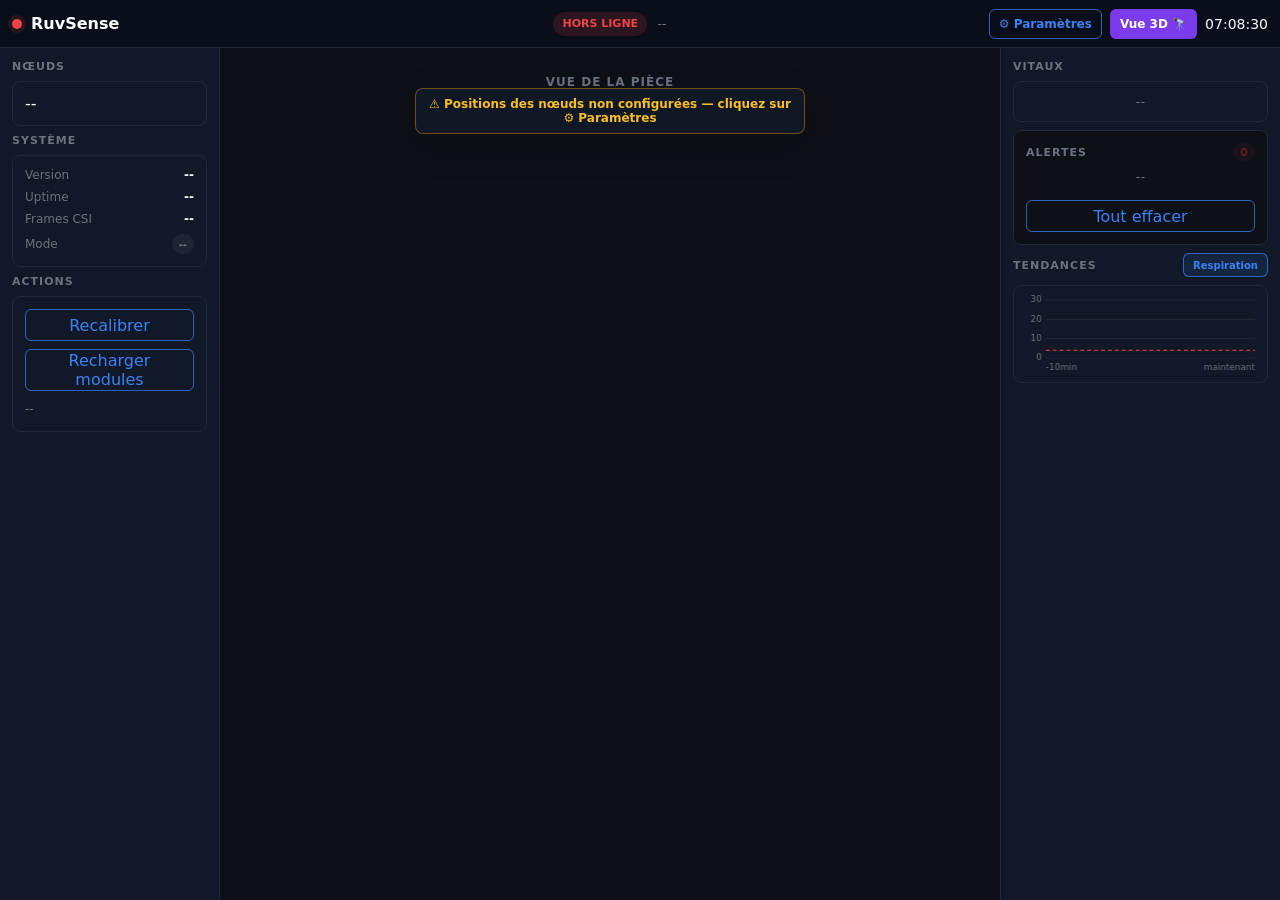
==== commit 446b3fc3: "feat: implement new Axum-based Rust sensing server and integrated web UI dashboard" ====
--- a/ui/index.html
+++ b/ui/index.html
@@ -108,14 +108,10 @@
   <script src="websocket.js"></script>
   <script>
     (() => {
-      const DEFAULT_ROOM = {
-        room_width_meters: 5,
-        room_height_meters: 4,
-        nodes: [
-          { id: 1, x: 0, y: 0, label: 'Node 1' },
-          { id: 2, x: 5, y: 0, label: 'Node 2' },
-          { id: 3, x: 2.5, y: 4, label: 'Node 3' },
-        ],
+      const EMPTY_ROOM_CONFIG = {
+        version: 2,
+        room: { shape: 'polygon', boundary: [] },
+        nodes: [],
       };
       const ROOM_CANVAS_MARGIN = 40;
 
@@ -201,35 +197,69 @@
         return normalizeNodeId(node?.node_id ?? node?.id ?? fallback);
       }
 
+      function pointFrom(value) {
+        const x = safeNumber(value?.x);
+        const y = safeNumber(value?.y);
+        return x == null || y == null ? null : { x, y };
+      }
+
+      function normalizeRoomConfig(config) {
+        if (!config || config.version !== 2 || config.room?.shape !== 'polygon') return null;
+        const boundary = Array.isArray(config.room.boundary)
+          ? config.room.boundary.map(pointFrom).filter(Boolean)
+          : [];
+        if (boundary.length < 3) return null;
+
+        const nodes = Array.isArray(config.nodes)
+          ? config.nodes.map((node) => {
+            const point = pointFrom(node);
+            if (!node || node.id == null || !point) return null;
+            return {
+              id: node.id,
+              x: point.x,
+              y: point.y,
+              active: node.active !== false,
+            };
+          }).filter(Boolean)
+          : [];
+
+        return {
+          version: 2,
+          room: { shape: 'polygon', boundary },
+          nodes,
+        };
+      }
+
       function roomConfig() {
-        return window.RS.room_config || DEFAULT_ROOM;
-      }
-
-      function roomWidth() {
-        const config = roomConfig();
-        return safeNumber(config.room_width_meters)
-          || safeNumber(config.width_meters)
-          || safeNumber(config.width_m)
-          || safeNumber(config.dimensions?.width)
-          || safeNumber(config.dimensions_m?.[0])
-          || 5;
-      }
-
-      function roomHeight() {
-        const config = roomConfig();
-        return safeNumber(config.room_height_meters)
-          || safeNumber(config.height_meters)
-          || safeNumber(config.depth_meters)
-          || safeNumber(config.height_m)
-          || safeNumber(config.dimensions?.height)
-          || safeNumber(config.dimensions_m?.[1])
-          || 4;
+        return window.RS.room_config || EMPTY_ROOM_CONFIG;
+      }
+
+      function roomBoundary() {
+        const boundary = roomConfig().room?.boundary;
+        return Array.isArray(boundary) ? boundary.map(pointFrom).filter(Boolean) : [];
+      }
+
+      function roomBounds(boundary = roomBoundary()) {
+        if (!boundary.length) return null;
+        const xs = boundary.map((point) => point.x);
+        const ys = boundary.map((point) => point.y);
+        const minX = Math.min(...xs);
+        const minY = Math.min(...ys);
+        const maxX = Math.max(...xs);
+        const maxY = Math.max(...ys);
+        return {
+          minX,
+          minY,
+          maxX,
+          maxY,
+          width: Math.max(0.001, maxX - minX),
+          height: Math.max(0.001, maxY - minY),
+        };
       }
 
       function configuredNodes() {
-        const config = roomConfig();
-        const rawNodes = Array.isArray(config.nodes) ? config.nodes : [];
-        return rawNodes.length ? rawNodes : DEFAULT_ROOM.nodes;
+        const nodes = roomConfig().nodes;
+        return Array.isArray(nodes) ? nodes : [];
       }
 
       function liveNodesById() {
@@ -262,7 +292,7 @@
               id: node.id ?? id,
               node_id: node.node_id ?? id,
             },
-            state: liveById.get(id) || null,
+            state: liveById.get(id) || { active: node.active === true },
             configured: true,
             index: nodesById.size,
           });
@@ -276,8 +306,8 @@
               id,
               node_id: id,
               label: node.label || node.name || `Node ${id}`,
-              x: node.x ?? node.position?.x ?? node.position_m?.[0],
-              y: node.y ?? node.position?.y ?? node.position_m?.[1],
+              x: node.x,
+              y: node.y,
             },
             state: node,
             configured: false,
@@ -367,42 +397,40 @@
         const state = entry?.state || {};
         const x = safeNumber(
           config.x
-          ?? config.position?.x
-          ?? config.position_m?.[0]
           ?? state.x
-          ?? state.position?.x
-          ?? state.position_m?.[0],
         );
         const y = safeNumber(
           config.y
-          ?? config.position?.y
-          ?? config.position_m?.[1]
           ?? state.y
-          ?? state.position?.y
-          ?? state.position_m?.[1],
         );
         return x == null || y == null ? null : { x, y };
       }
 
-      function defaultNodePosition(entry) {
-        const id = Number(entry?.node_id ?? entry?.config?.id ?? entry?.index + 1);
-        const roomW = roomWidth();
-        const roomH = roomHeight();
-        const anchors = [
-          { x: 0, y: 0 },
-          { x: roomW, y: 0 },
-          { x: roomW, y: roomH },
-          { x: 0, y: roomH },
-          { x: roomW / 2, y: 0 },
-          { x: roomW / 2, y: roomH },
-          { x: 0, y: roomH / 2 },
-          { x: roomW, y: roomH / 2 },
-        ];
-        return anchors[((Number.isFinite(id) ? Math.max(1, id) : entry.index + 1) - 1) % anchors.length];
-      }
-
-      function isOutsideConfiguredRoom(x, y, roomW = roomWidth(), roomH = roomHeight()) {
-        return x < 0 || y < 0 || x > roomW || y > roomH;
+      function isPointOnSegment(x, y, a, b) {
+        const cross = (y - a.y) * (b.x - a.x) - (x - a.x) * (b.y - a.y);
+        if (Math.abs(cross) > 0.000001) return false;
+        const dot = (x - a.x) * (b.x - a.x) + (y - a.y) * (b.y - a.y);
+        if (dot < 0) return false;
+        const lengthSq = ((b.x - a.x) ** 2) + ((b.y - a.y) ** 2);
+        return dot <= lengthSq;
+      }
+
+      function isPointInPolygon(x, y, boundary = roomBoundary()) {
+        if (boundary.length < 3) return false;
+        let inside = false;
+        for (let i = 0, j = boundary.length - 1; i < boundary.length; j = i, i += 1) {
+          const current = boundary[i];
+          const previous = boundary[j];
+          if (isPointOnSegment(x, y, previous, current)) return true;
+          const intersects = ((current.y > y) !== (previous.y > y))
+            && (x < ((previous.x - current.x) * (y - current.y)) / (previous.y - current.y) + current.x);
+          if (intersects) inside = !inside;
+        }
+        return inside;
+      }
+
+      function isOutsideConfiguredRoom(x, y, boundary = roomBoundary()) {
+        return !isPointInPolygon(x, y, boundary);
       }
 
       function nodeOutsideConfiguredRoom(entry) {
@@ -410,9 +438,10 @@
         return Boolean(position && isOutsideConfiguredRoom(position.x, position.y));
       }
 
-      function outOfBoundsArrow(x, y, roomW, roomH) {
-        if (x < 0 || x > roomW) return '→';
-        if (y < 0 || y > roomH) return '↑';
+      function outOfBoundsArrow(x, y, bounds = canvasMetrics?.bounds) {
+        if (!bounds) return '';
+        if (x < bounds.minX || x > bounds.maxX) return '→';
+        if (y < bounds.minY || y > bounds.maxY) return '↑';
         return '';
       }
 
@@ -661,30 +690,51 @@
         ctx.strokeStyle = '#1f2937';
         ctx.lineWidth = 1;
         ctx.beginPath();
-        for (let x = 0; x <= metrics.roomW + 0.001; x += 1) {
-          const sx = metrics.roomX + (x / metrics.roomW) * metrics.usableW;
+        const startX = Math.ceil(metrics.bounds.minX);
+        const endX = Math.floor(metrics.bounds.maxX);
+        const startY = Math.ceil(metrics.bounds.minY);
+        const endY = Math.floor(metrics.bounds.maxY);
+        for (let x = startX; x <= endX; x += 1) {
+          const sx = roomToScreen(x, metrics.bounds.minY).x;
           ctx.moveTo(sx, metrics.roomY);
           ctx.lineTo(sx, metrics.roomY + metrics.usableH);
         }
-        for (let y = 0; y <= metrics.roomH + 0.001; y += 1) {
-          const sy = metrics.roomY + (y / metrics.roomH) * metrics.usableH;
+        for (let y = startY; y <= endY; y += 1) {
+          const sy = roomToScreen(metrics.bounds.minX, y).y;
           ctx.moveTo(metrics.roomX, sy);
           ctx.lineTo(metrics.roomX + metrics.usableW, sy);
         }
         ctx.stroke();
       }
 
+      function drawRoomPolygon(ctx, boundary) {
+        if (!boundary.length) return;
+        ctx.beginPath();
+        boundary.forEach((point, index) => {
+          const p = roomToScreen(point.x, point.y);
+          if (index === 0) ctx.moveTo(p.x, p.y);
+          else ctx.lineTo(p.x, p.y);
+        });
+        ctx.closePath();
+        ctx.fillStyle = 'rgba(59, 130, 246, 0.08)';
+        ctx.fill();
+        ctx.strokeStyle = '#374151';
+        ctx.lineWidth = 2;
+        ctx.stroke();
+      }
+
       function drawNodes(ctx) {
         allNodesForUi().forEach((entry) => {
-          const position = nodePosition(entry) || defaultNodePosition(entry);
+          const position = nodePosition(entry);
+          if (!position) return;
           const x = position.x;
           const y = position.y;
           const active = isNodeActive(entry.state);
-          const outsideConfiguredRoom = isOutsideConfiguredRoom(x, y, canvasMetrics.configRoomW, canvasMetrics.configRoomH);
+          const outsideConfiguredRoom = isOutsideConfiguredRoom(x, y);
           const p = roomToScreen(x, y, { clamp: true, entry });
           const arrow = p.clamped
             ? (p.rawY < 0 || p.rawY > canvasMetrics.height ? '↑' : '→')
-            : outOfBoundsArrow(x, y, canvasMetrics.configRoomW, canvasMetrics.configRoomH);
+            : outOfBoundsArrow(x, y);
 
           if (active) {
             ctx.beginPath();
@@ -814,9 +864,9 @@
       function drawRoom() {
         const canvas = els['room-canvas'];
         const { ctx, width, height } = resizeCanvas(canvas);
-        const roomW = roomWidth();
-        const roomH = roomHeight();
-        if (!roomW || !roomH) {
+        const boundary = roomBoundary();
+        const bounds = roomBounds(boundary);
+        if (!bounds) {
           ctx.clearRect(0, 0, width, height);
           ctx.fillStyle = '#0d1117';
           ctx.fillRect(0, 0, width, height);
@@ -827,25 +877,27 @@
         const margin = ROOM_CANVAS_MARGIN;
         const usableW = Math.max(1, width - margin * 2);
         const usableH = Math.max(1, height - margin * 2);
-        const nodes = allNodesForUi();
-        const fit = zoomToFitBounds(nodes, roomW, roomH);
+        const scale = Math.min(usableW / bounds.width, usableH / bounds.height);
+        const fittedW = bounds.width * scale;
+        const fittedH = bounds.height * scale;
         canvasMetrics = {
           width,
           height,
           canvasWidth: canvas.width,
           canvasHeight: canvas.height,
-          configRoomW: roomW,
-          configRoomH: roomH,
-          originX: fit.originX,
-          originY: fit.originY,
-          roomW: fit.roomW,
-          roomH: fit.roomH,
-          usableW,
-          usableH,
-          scale: Math.min(usableW / fit.roomW, usableH / fit.roomH),
-          roomX: margin,
-          roomY: margin,
-          zoomedToFit: fit.zoomed,
+          configRoomW: bounds.width,
+          configRoomH: bounds.height,
+          originX: bounds.minX,
+          originY: bounds.minY,
+          roomW: bounds.width,
+          roomH: bounds.height,
+          usableW: fittedW,
+          usableH: fittedH,
+          scale,
+          roomX: margin + (usableW - fittedW) / 2,
+          roomY: margin + (usableH - fittedH) / 2,
+          bounds,
+          zoomedToFit: false,
         };
 
         ctx.clearRect(0, 0, width, height);
@@ -853,17 +905,7 @@
         ctx.fillRect(0, 0, width, height);
 
         drawGrid(ctx, canvasMetrics);
-
-        ctx.strokeStyle = '#374151';
-        ctx.lineWidth = 2;
-        const roomStart = roomToScreen(0, 0);
-        const roomEnd = roomToScreen(canvasMetrics.configRoomW, canvasMetrics.configRoomH);
-        ctx.strokeRect(
-          Math.min(roomStart.x, roomEnd.x),
-          Math.min(roomStart.y, roomEnd.y),
-          Math.abs(roomEnd.x - roomStart.x),
-          Math.abs(roomEnd.y - roomStart.y),
-        );
+        drawRoomPolygon(ctx, boundary);
 
         drawNodes(ctx);
         drawPersons(ctx);
@@ -1162,15 +1204,7 @@
 
       async function loadRoomConfigForDashboard() {
         const apiConfig = await window.RSApi?.loadRoomConfig?.();
-        if (apiConfig) return apiConfig;
-        try {
-          const response = await fetch('/ui/room-config.json', { cache: 'no-store' });
-          if (!response.ok) return null;
-          const config = await response.json();
-          return config && typeof config === 'object' ? config : null;
-        } catch {
-          return null;
-        }
+        return normalizeRoomConfig(apiConfig);
       }
 
       function bindEvents() {
@@ -1210,10 +1244,10 @@
       async function loadInitialData() {
         try {
           const config = await loadRoomConfigForDashboard();
-          window.RS.room_config = config || DEFAULT_ROOM;
-          window.RS.room_config_source = config ? 'file' : 'default';
+          window.RS.room_config = config || EMPTY_ROOM_CONFIG;
+          window.RS.room_config_source = config ? 'api' : 'default';
         } catch {
-          window.RS.room_config = DEFAULT_ROOM;
+          window.RS.room_config = EMPTY_ROOM_CONFIG;
           window.RS.room_config_source = 'default';
         }
 
